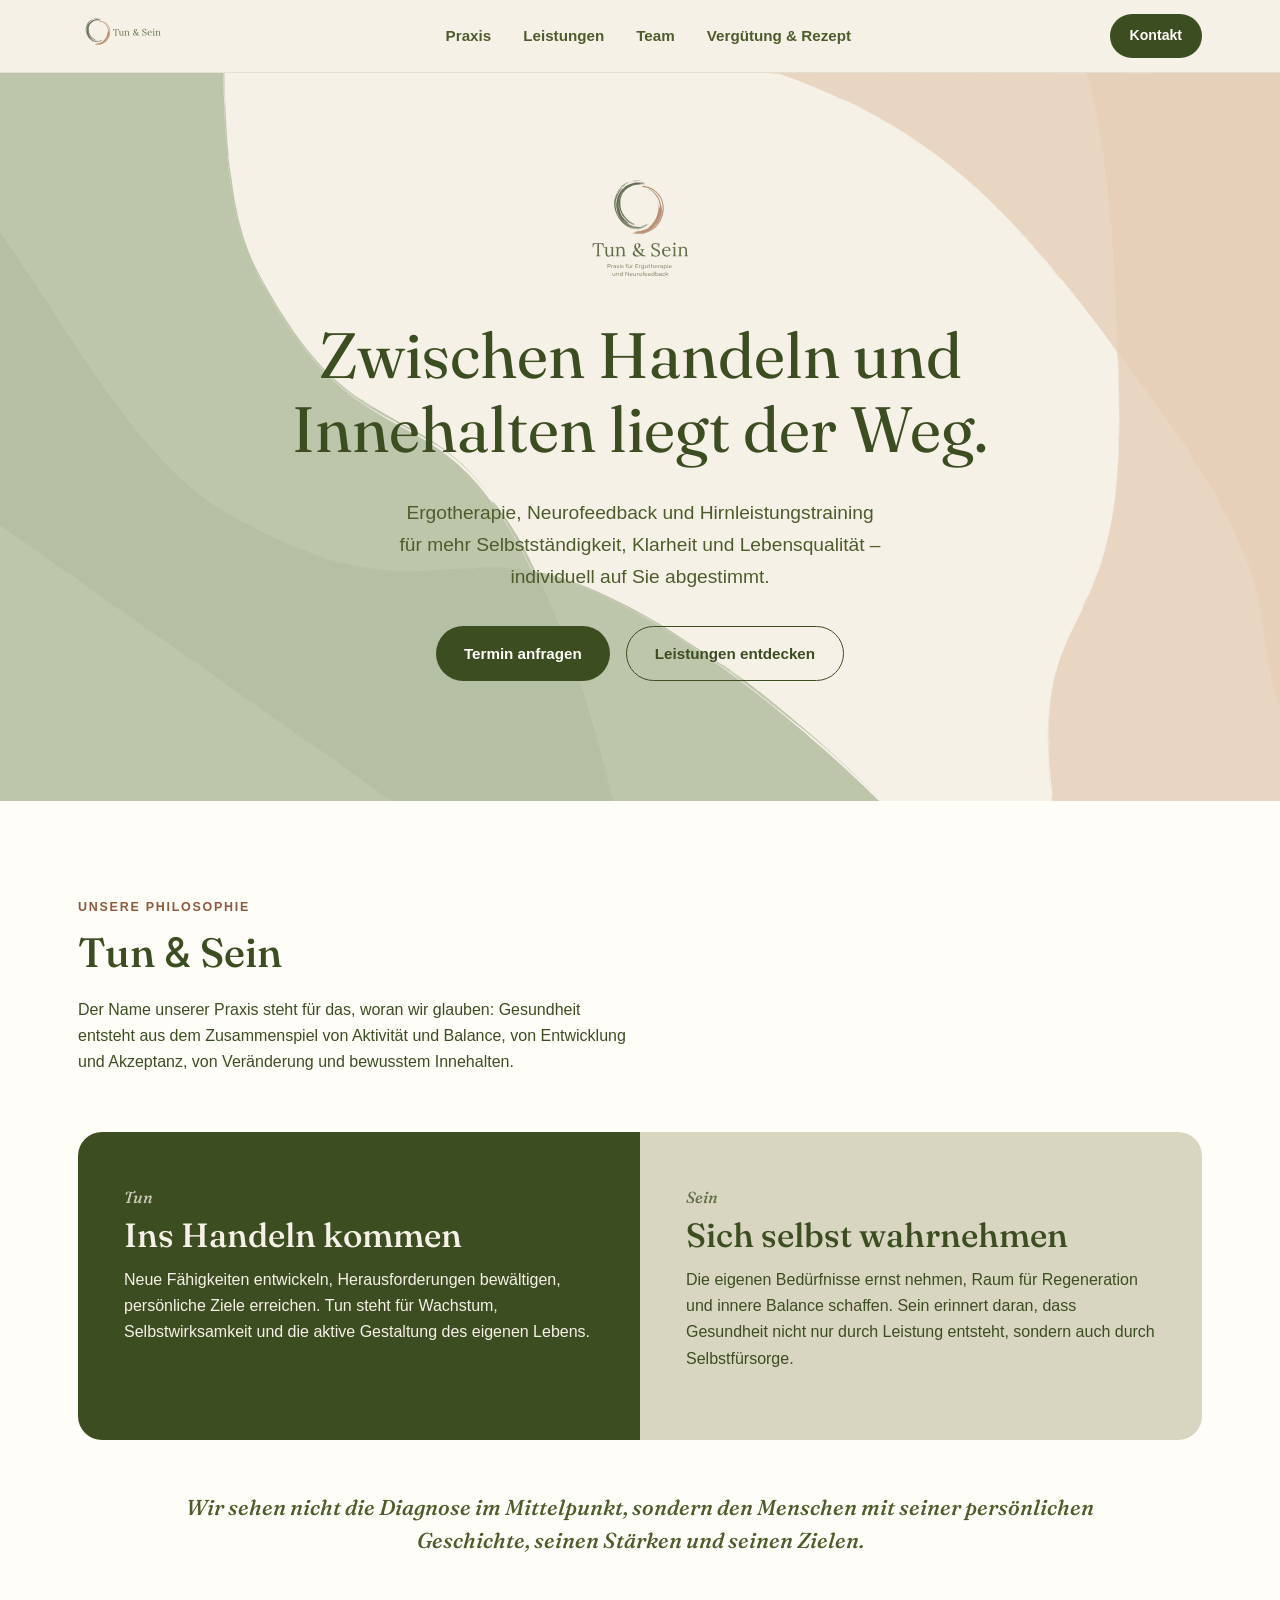
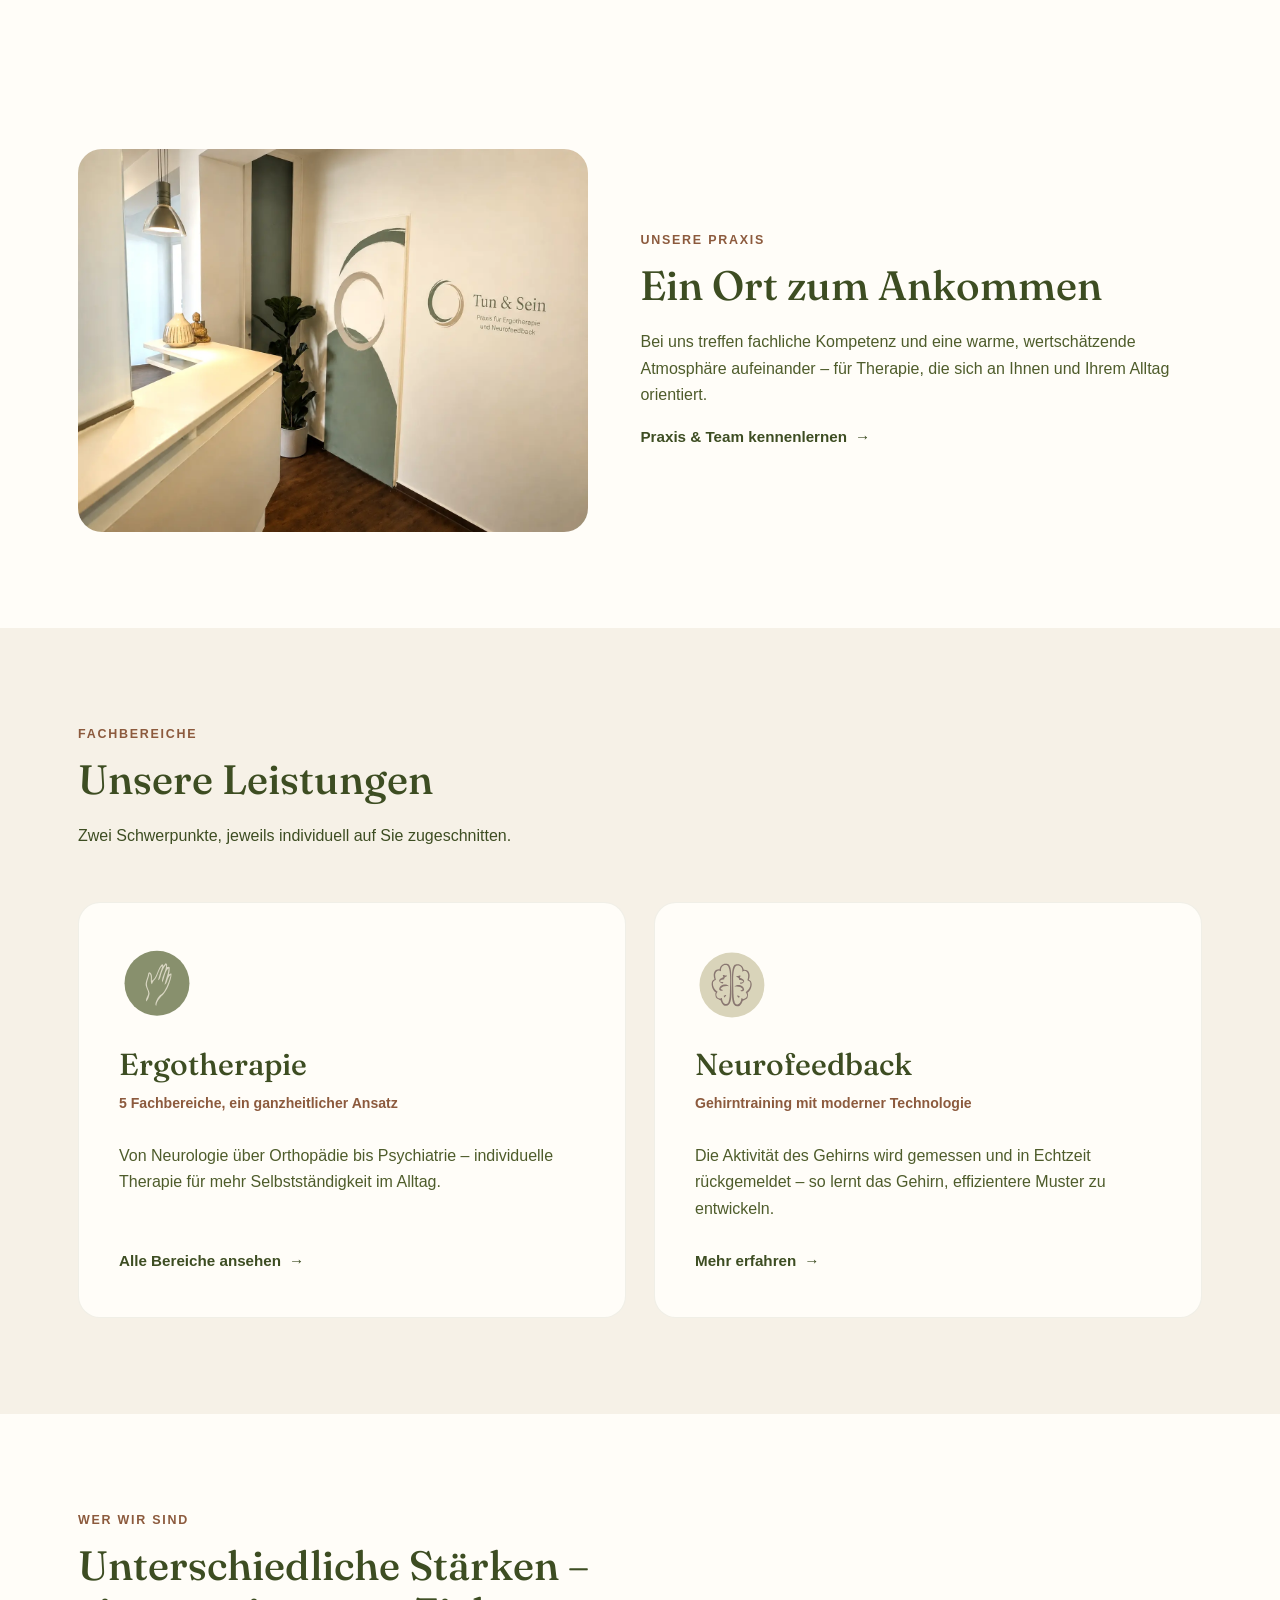
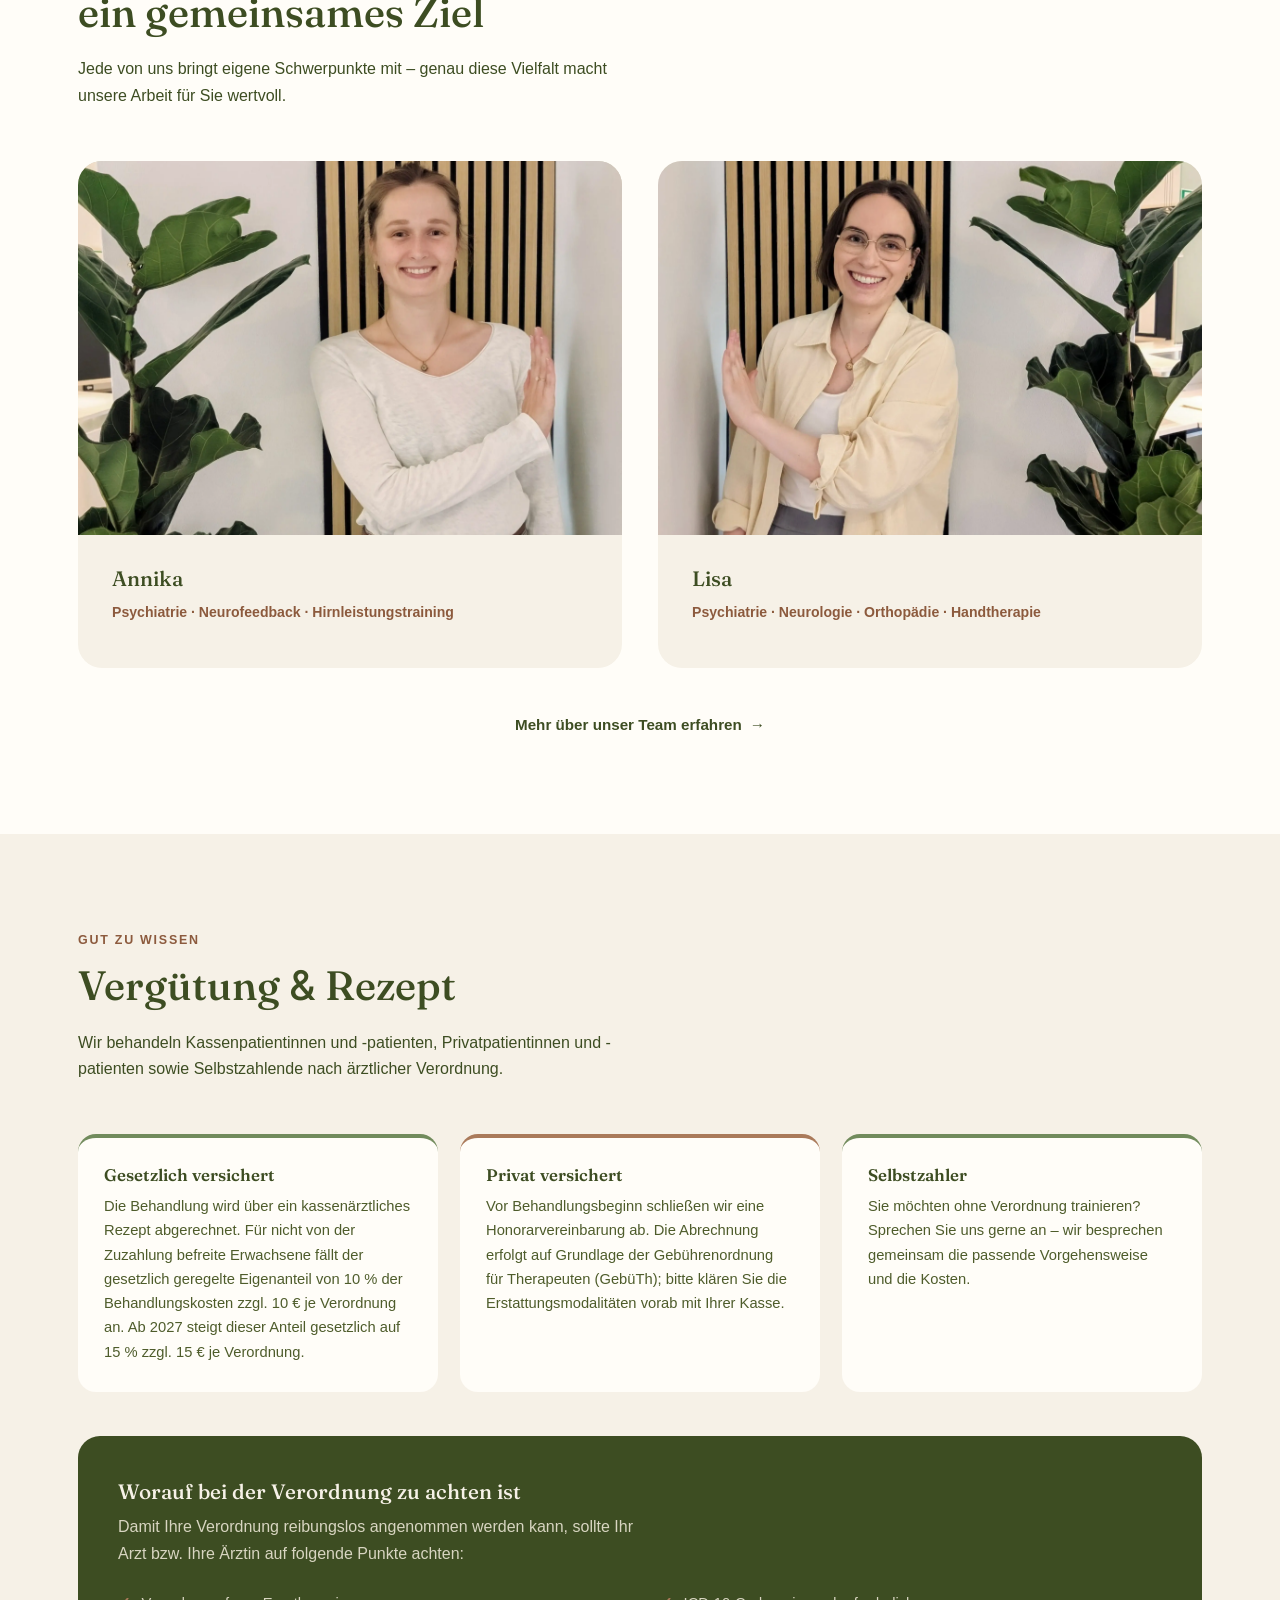
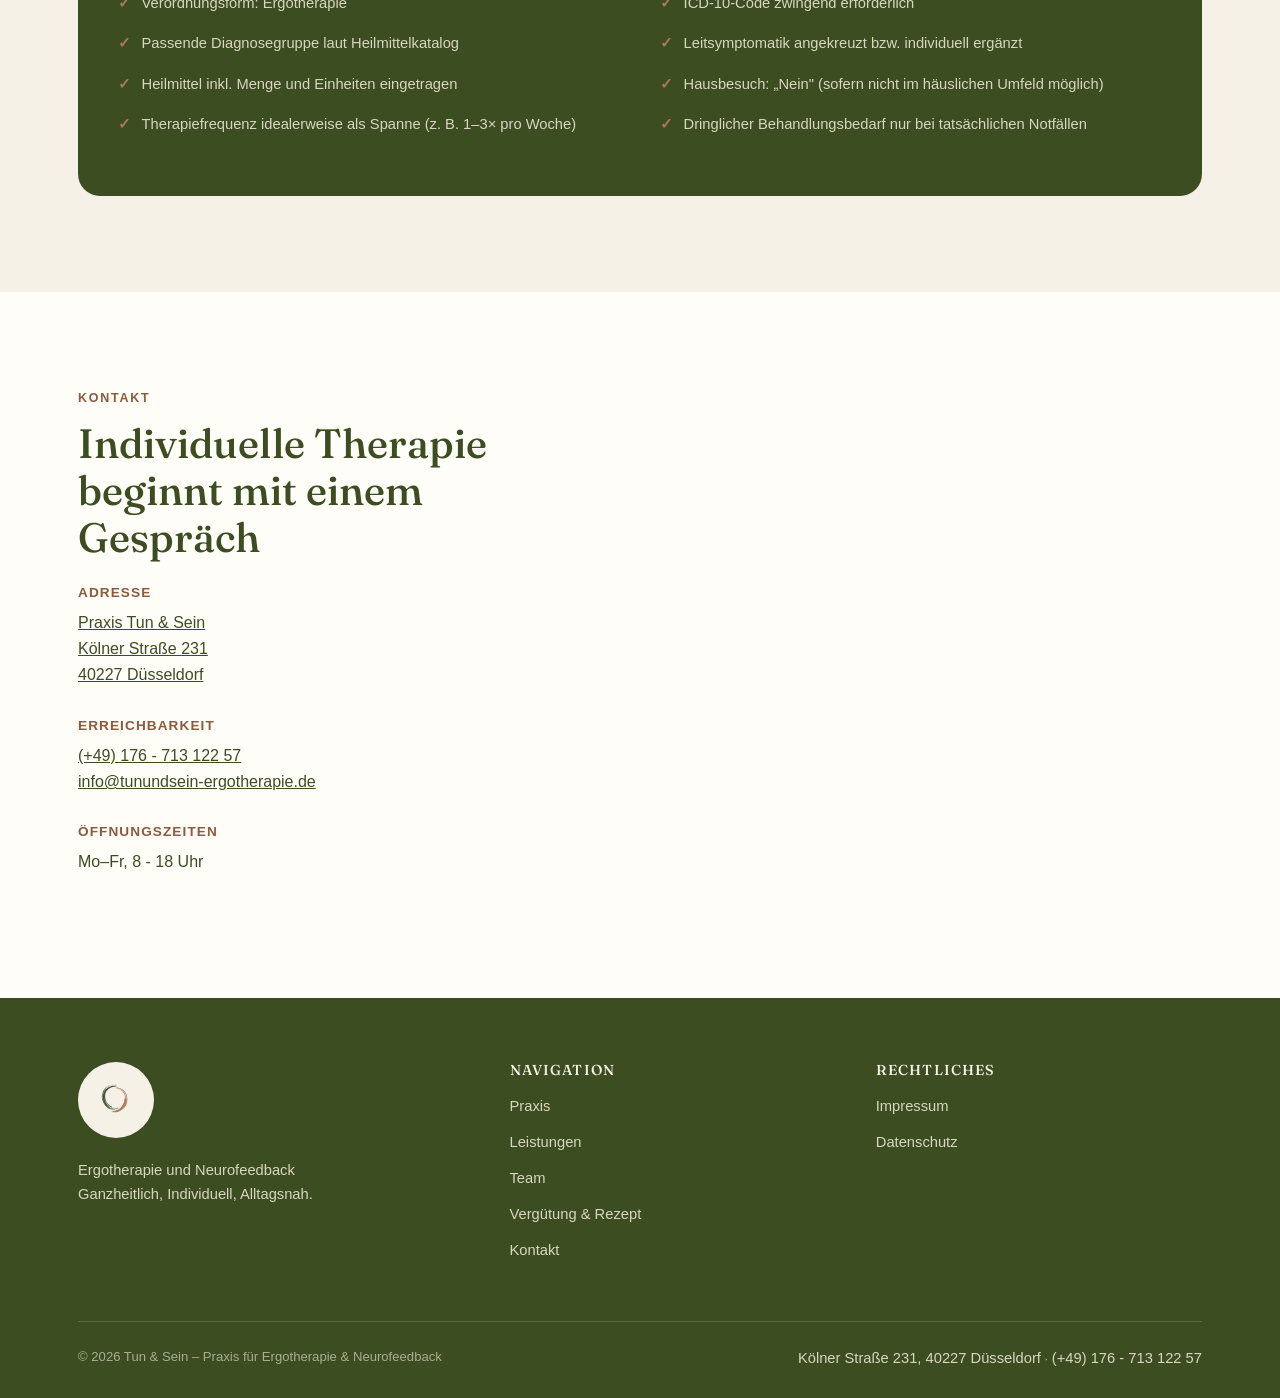
==== index.html @ 42910e10 "links" ====
<!DOCTYPE html>
<html lang="de">
<head>
<meta charset="UTF-8">
<meta name="viewport" content="width=device-width, initial-scale=1.0">
<link rel="icon" href="assets/favicon/favicon.ico" sizes="any">
<link rel="apple-touch-icon" href="assets/favicon/apple-touch-icon.png">
<link rel="manifest" href="assets/favicon/site.webmanifest">
<title>Ergotherapie Düsseldorf – Tun & Sein, Praxis für Ergotherapie & Neurofeedback</title>
<meta name="description" content="Praxis für Ergotherapie, Neurofeedback und Hirnleistungstraining in Düsseldorf. Ganzheitliche Therapie zwischen Tun und Sein – individuell auf Sie abgestimmt.">
<link rel="canonical" href="https://tunundsein-ergotherapie.de/">
<meta property="og:title" content="Tun & Sein – Praxis für Ergotherapie in Düsseldorf">
<meta property="og:description" content="Ergotherapie, Neurofeedback und Hirnleistungstraining für mehr Selbstständigkeit, Klarheit und Lebensqualität.">
<meta property="og:image" content="https://tunundsein-ergotherapie.de/assets/Praxis_Anmeldung1.webp">
<meta property="og:type" content="website">
<meta property="og:locale" content="de_DE">
<meta property="og:url" content="https://tunundsein-ergotherapie.de/">
<meta property="og:site_name" content="Tun & Sein – Praxis für Ergotherapie">
<meta name="twitter:card" content="summary_large_image">
<script type="application/ld+json">
{
  "@context": "https://schema.org",
  "@type": "MedicalBusiness",
  "name": "Tun & Sein – Praxis für Ergotherapie",
  "image": "https://tunundsein-ergotherapie.de/assets/Praxis_Anmeldung1.webp",
  "url": "https://tunundsein-ergotherapie.de/",
  "telephone": "+4917671312257",
  "email": "info@tunundsein-ergotherapie.de",
  "priceRange": "$$",
  "address": {
    "@type": "PostalAddress",
    "streetAddress": "Kölner Straße 231",
    "postalCode": "40227",
    "addressLocality": "Düsseldorf",
    "addressRegion": "Nordrhein-Westfalen",
    "addressCountry": "DE"
  },
  "openingHoursSpecification": {
    "@type": "OpeningHoursSpecification",
    "dayOfWeek": ["Monday", "Tuesday", "Wednesday", "Thursday", "Friday"],
    "opens": "08:00",
    "closes": "18:00"
  },
  "medicalSpecialty": ["Ergotherapie", "Neurofeedback", "Hirnleistungstraining"],
  "areaServed": {
    "@type": "City",
    "name": "Düsseldorf"
  }
}
</script>
<!-- <link rel="preconnect" href="https://fonts.googleapis.com">
<link rel="preconnect" href="https://fonts.gstatic.com" crossorigin>
<link href="https://fonts.googleapis.com/css2?family=Fraunces:ital,opsz,wght@0,9..144,400;0,9..144,500;0,9..144,600;1,9..144,500&display=swap" rel="stylesheet"> -->
<link rel="stylesheet" href="css/style.css">
</head>
<body>

<header>
  <nav class="wrap">
    <a href="/" class="nav-logo">
      <img src="assets/Logo_linksbündig_ohne_Subtext.svg" alt="Tun & Sein Logo">
    </a>
    <ul class="nav-links">
      <li><a href="/#philosophie">Praxis</a></li>
      <li><a href="#leistungen">Leistungen</a></li>
      <li><a href="#team">Team</a></li>
      <li><a href="#verguetung">Vergütung & Rezept</a></li>
    </ul>
    <a href="#kontakt" class="nav-cta">Kontakt</a>
  </nav>
</header>

<main id="top">

  <!-- HERO -->
  <section class="hero">
    <div class="hero-bg"><img src="assets/Hintergrundelement_Formen.svg" alt=""></div>
    <div class="wrap hero-grid">
      <img class="hero-logo" src="assets/Logo_mittig_mit_Unterzeile.svg" alt="Tun & Sein – Praxis für Ergotherapie">
      <h1>Zwischen Handeln und Innehalten liegt der Weg.</h1>
      <p class="lead">Ergotherapie, Neurofeedback und Hirnleistungstraining für mehr Selbstständigkeit, Klarheit und Lebensqualität – individuell auf Sie abgestimmt.</p>
      <div class="hero-actions">
        <a href="#kontakt" class="btn btn-primary">Termin anfragen</a>
        <a href="#leistungen" class="btn btn-ghost">Leistungen entdecken</a>
      </div>
    </div>
  </section>

  <!-- TUN & SEIN -->
  <section id="tun-sein" class="philosophy">
    <div class="wrap">
      <div class="philosophy-head">
        <span class="eyebrow">Unsere Philosophie</span>
        <h2>Tun <span class="amp">&</span> Sein</h2>
        <p>Der Name unserer Praxis steht für das, woran wir glauben: Gesundheit entsteht aus dem Zusammenspiel von Aktivität und Balance, von Entwicklung und Akzeptanz, von Veränderung und bewusstem Innehalten.</p>
      </div>
      <div class="ts-grid">
        <div class="ts-col tun">
          <span class="ts-word">Tun</span>
          <h3>Ins Handeln kommen</h3>
          <p>Neue Fähigkeiten entwickeln, Herausforderungen bewältigen, persönliche Ziele erreichen. Tun steht für Wachstum, Selbstwirksamkeit und die aktive Gestaltung des eigenen Lebens.</p>
        </div>
        <div class="ts-col sein">
          <span class="ts-word">Sein</span>
          <h3>Sich selbst wahrnehmen</h3>
          <p>Die eigenen Bedürfnisse ernst nehmen, Raum für Regeneration und innere Balance schaffen. Sein erinnert daran, dass Gesundheit nicht nur durch Leistung entsteht, sondern auch durch Selbstfürsorge.</p>
        </div>
      </div>
      <p class="philosophy-close">Wir sehen nicht die Diagnose im Mittelpunkt, sondern den Menschen mit seiner persönlichen Geschichte, seinen Stärken und seinen Zielen.</p>
    </div>
  </section>

  <!-- PHILOSOPHIE -->
  <section id="philosophie" class="praxis-teaser">
    <div class="wrap">
      <div class="praxis-teaser-grid">
        <div class="praxis-teaser-image">
          <img src="assets/photos/Praxis_Anmeldung1.webp" alt="Praxisräume von Tun & Sein in Düsseldorf" loading="lazy">
        </div>
        <div class="praxis-teaser-text">
          <span class="eyebrow">Unsere Praxis</span>
          <h2>Ein Ort zum Ankommen</h2>
          <p>Bei uns treffen fachliche Kompetenz und eine warme, wertschätzende Atmosphäre aufeinander – für Therapie, die sich an Ihnen und Ihrem Alltag orientiert.</p>
          <a href="praxis-team.html" class="tile-link">Praxis & Team kennenlernen <span class="arrow">→</span></a>
        </div>
      </div>
    </div>
  </section>

  <!-- LEISTUNGEN -->
  <section id="leistungen" class="leistungen">
    <div class="wrap">
      <div class="sec-head">
        <span class="eyebrow">Fachbereiche</span>
        <h2>Unsere Leistungen</h2>
        <p>Zwei Schwerpunkte, jeweils individuell auf Sie zugeschnitten.</p>
      </div>
      <div class="tiles">

        <div class="tile">
          <div class="tile-icon"><img src="assets/Icon_Ergotherapie.svg" alt="" loading="lazy"></div>
          <h3>Ergotherapie</h3>
          <p class="tagline">5 Fachbereiche, ein ganzheitlicher Ansatz</p>
          <p class="desc">Von Neurologie über Orthopädie bis Psychiatrie – individuelle Therapie für mehr Selbstständigkeit im Alltag.</p>
          <a href="leistungen.html" class="tile-link">Alle Bereiche ansehen <span class="arrow">→</span></a>
        </div>

        <div class="tile">
          <div class="tile-icon"><img src="assets/Icon_Neurofeedback.svg" alt="" loading="lazy"></div>
          <h3>Neurofeedback</h3>
          <p class="tagline">Gehirntraining mit moderner Technologie</p>
          <p class="desc">Die Aktivität des Gehirns wird gemessen und in Echtzeit rückgemeldet – so lernt das Gehirn, effizientere Muster zu entwickeln.</p>
          <a href="neurofeedback.html" class="tile-link">Mehr erfahren <span class="arrow">→</span></a>
        </div>

      </div>
    </div>
  </section>

  <!-- TEAM -->
  <section id="team" class="team">
    <div class="wrap">
      <div class="sec-head">
        <span class="eyebrow">Wer wir sind</span>
        <h2>Unterschiedliche Stärken – ein gemeinsames Ziel</h2>
        <p>Jede von uns bringt eigene Schwerpunkte mit – genau diese Vielfalt macht unsere Arbeit für Sie wertvoll.</p>
      </div>
      <div class="team-grid">
        <div class="team-card">
          <div class="team-photo"><img src="assets/photos/Annika_neu_Hochformat_neu.webp" alt="Annika, Ergotherapeutin bei Tun & Sein" loading="lazy"></div>
          <div class="team-body">
            <h3>Annika</h3>
            <p class="role">Psychiatrie · Neurofeedback · Hirnleistungstraining</p>
          </div>
        </div>
        <div class="team-card">
          <div class="team-photo"><img src="assets/photos/Lisa_Foto_Website_rechts.webp" alt="Lisa, Ergotherapeutin bei Tun & Sein" loading="lazy"></div>
          <div class="team-body">
            <h3>Lisa</h3>
            <p class="role">Psychiatrie · Neurologie · Orthopädie · Handtherapie</p>
          </div>
        </div>
      </div>
      <div class="team-more">
        <a href="praxis-team.html#team" class="tile-link">Mehr über unser Team erfahren <span class="arrow">→</span></a>
      </div>
    </div>
  </section>

  <!-- VERGÜTUNG & REZEPT -->
  <section id="verguetung" class="verguetung">
    <div class="wrap">
      <div class="sec-head">
        <span class="eyebrow">Gut zu wissen</span>
        <h2>Vergütung <span class="amp">&</span> Rezept</h2>
        <p>Wir behandeln Kassenpatientinnen und -patienten, Privatpatientinnen und -patienten sowie Selbstzahlende nach ärztlicher Verordnung.</p>
      </div>

      <div class="verg-tabs">
        <div class="verg-tab">
          <h4>Gesetzlich versichert</h4>
          <p>Die Behandlung wird über ein kassenärztliches Rezept abgerechnet. Für nicht von der Zuzahlung befreite Erwachsene fällt der gesetzlich geregelte Eigenanteil von 10 % der Behandlungskosten zzgl. 10 € je Verordnung an. Ab 2027 steigt dieser Anteil gesetzlich auf 15 % zzgl. 15 € je Verordnung.</p>
        </div>
        <div class="verg-tab clay">
          <h4>Privat versichert</h4>
          <p>Vor Behandlungsbeginn schließen wir eine Honorarvereinbarung ab. Die Abrechnung erfolgt auf Grundlage der Gebührenordnung für Therapeuten (GebüTh); bitte klären Sie die Erstattungsmodalitäten vorab mit Ihrer Kasse.</p>
        </div>
        <div class="verg-tab">
          <h4>Selbstzahler</h4>
          <p>Sie möchten ohne Verordnung trainieren? Sprechen Sie uns gerne an – wir besprechen gemeinsam die passende Vorgehensweise und die Kosten.</p>
        </div>
      </div>

      <div class="rezept-box">
        <h3>Worauf bei der Verordnung zu achten ist</h3>
        <p style="color:var(--sage-pale); max-width:60ch;">Damit Ihre Verordnung reibungslos angenommen werden kann, sollte Ihr Arzt bzw. Ihre Ärztin auf folgende Punkte achten:</p>
        <ul class="rezept-list">
          <li>Verordnungsform: Ergotherapie</li>
          <li>ICD-10-Code zwingend erforderlich</li>
          <li>Passende Diagnosegruppe laut Heilmittelkatalog</li>
          <li>Leitsymptomatik angekreuzt bzw. individuell ergänzt</li>
          <li>Heilmittel inkl. Menge und Einheiten eingetragen</li>
          <li>Hausbesuch: „Nein" (sofern nicht im häuslichen Umfeld möglich)</li>
          <li>Therapiefrequenz idealerweise als Spanne (z. B. 1–3× pro Woche)</li>
          <li>Dringlicher Behandlungsbedarf nur bei tatsächlichen Notfällen</li>
        </ul>
      </div>
    </div>
  </section>

  <!-- KONTAKT -->
  <section id="kontakt" class="kontakt">
    <div class="wrap kontakt-grid">
      <div class="kontakt-info">
        <span class="eyebrow">Kontakt</span>
        <h2>Individuelle Therapie beginnt mit einem Gespräch</h2>
        <div class="block">
          <div class="label">Adresse</div>
          <p><a href="https://www.google.com/maps/search/?api=1&query=K%C3%B6lner+Stra%C3%9Fe+231%2C+40227+D%C3%BCsseldorf" target="_blank" rel="noopener">Praxis Tun & Sein<br>Kölner Straße 231<br>40227 Düsseldorf</a></p>
        </div>
        <div class="block">
          <div class="label">Erreichbarkeit</div>
          <p><a href="tel:+4917671312257">(+49) 176 - 713 122 57</a><br><a href="mailto:info@tunundsein-ergotherapie.de">info@tunundsein-ergotherapie.de</a></p>
        </div>
        <div class="block">
          <div class="label">Öffnungszeiten</div>
          <p>Mo–Fr, 8 - 18 Uhr</p>
        </div>
      </div>
      <!-- form -->
      <!--
      <form id="kontaktformular">
        <div class="form-row">
          <div>
            <label for="name">Name</label>
            <input id="name" type="text" name="name" required>
          </div>
          <div>
            <label for="email">E-Mail</label>
            <input id="email" type="email" name="email" required>
          </div>
        </div>
        <div class="form-row">
          <div>
            <label for="phone">Telefon</label>
            <input id="phone" type="tel" name="phone" required>
          </div>
          <div>
            <label for="thema">Interesse an</label>
            <select id="thema" name="thema">
              <option>Ergotherapie allgemein</option>
              <option>Neurofeedback</option>
              <option>Hirnleistungstraining</option>
              <option>Neurologie</option>
              <option>Orthopädie</option>
              <option>Handtherapie</option>
              <option>Psychiatrie</option>
            </select>
          </div>
        </div>

        <div>
         <label for="nachricht">Ihre Nachricht</label>
         <textarea id="nachricht" name="nachricht" rows="5"
         placeholder="Erzählen Sie uns gerne, worum es geht oder was sie zu uns bringt"></textarea>
        </div>
        
        <label class="consent">
          <input id="consent" type="checkbox" name="consent" required>
          Ich stimme zu, dass meine Angaben zur Bearbeitung meiner Anfrage gespeichert werden.
        </label>
      -->


        <!-- Spamfalle: für Menschen unsichtbar, Bots füllen sie aus -->
         <!--
        <div class="hp" aria-hidden="true">
          <label for="website">Website</label>
          <input id="website" type="text" name="website" tabindex="-1" autocomplete="off">
        </div>
        <button type="submit" class="btn btn-primary">Anfrage senden</button>
      </form>
      -->
    </div>
  </section>

</main>

<footer>
  <div class="wrap">
    <div class="footer-grid">
      <div>
        <div class="footer-logo"><img src="assets/Logo_Kreis.svg" alt="Tun & Sein" loading="lazy"></div>
        <p style="max-width:32ch; font-size:.92rem;">Ergotherapie und Neurofeedback  Ganzheitlich, Individuell, Alltagsnah.</p>
      </div>
      <div>
        <h4>Navigation</h4>
        <ul>
          <li><a href="#philosophie">Praxis</a></li>
          <li><a href="#leistungen">Leistungen</a></li>
          <li><a href="#team">Team</a></li>
          <li><a href="#verguetung">Vergütung & Rezept</a></li>
          <li><a href="#kontakt">Kontakt</a></li>
        </ul>
      </div>
      <div>
        <h4>Rechtliches</h4>
        <ul>
          <li><a href="impressum.html">Impressum</a></li>
          <li><a href="datenschutz.html">Datenschutz</a></li>
        </ul>
      </div>
    </div>
    <div class="footer-bottom">
      <span>© 2026 Tun & Sein – Praxis für Ergotherapie & Neurofeedback</span>
      <span><a href="https://www.google.com/maps/search/?api=1&query=K%C3%B6lner+Stra%C3%9Fe+231%2C+40227+D%C3%BCsseldorf" target="_blank" rel="noopener">Kölner Straße 231, 40227 Düsseldorf</a> · <a href="tel:+4917671312257">(+49) 176 - 713 122 57</a></span>
    </div>
  </div>
</footer>

<script src="js/form.js" defer></script>
</body>
</html>
---- css/style.css ----
/* ===========================================================
   Tun & Sein – Praxis für Ergotherapie
   Haupt-Stylesheet (Design-System, Layout, Komponenten)
   =========================================================== */

  /* ---------- INTER (self-hosted, ersetzt Karla) ----------
     Dateien liegen in: assets/fonts/
     Benötigt werden nur 3 Schnitte, da im CSS nur die
     Schriftstärken 400 / 600 / 700 für Karla verwendet wurden. */
  @font-face{
    font-family:'Inter';
    src:url('../assets/fonts/Inter-Regular.woff2') format('woff2');
    font-weight:400;
    font-style:normal;
    font-display:swap;
  }
  @font-face{
    font-family:'Inter';
    src:url('../assets/fonts/Inter-SemiBold.woff2') format('woff2');
    font-weight:600;
    font-style:normal;
    font-display:swap;
  }
  @font-face{
    font-family:'Inter';
    src:url('../assets/fonts/Inter-Bold.woff2') format('woff2');
    font-weight:700;
    font-style:normal;
    font-display:swap;
  }
  /* Nur für das "&" in Überschriften (Fraunces bleibt sonst erhalten) */
  @font-face{
    font-family:'Inter';
    src:url('../assets/fonts/Inter-Medium.woff2') format('woff2');
    font-weight:500;
    font-style:normal;
    font-display:swap;
  }

  /* ---------- FRAUNCES (self-hosted, ersetzt Google Fonts) ----------
     Variable Font, deckt Weight 100–900 + Kursiv ab.
     Dateien liegen in: assets/fonts/ */
  @font-face{
    font-family:'Fraunces';
    src:url('../assets/fonts/Fraunces-Variable.woff2') format('woff2-variations');
    font-weight:100 900;
    font-style:normal;
    font-display:swap;
  }
  @font-face{
    font-family:'Fraunces';
    src:url('../assets/fonts/Fraunces-Variable-Italic.woff2') format('woff2-variations');
    font-weight:100 900;
    font-style:italic;
    font-display:swap;
  }

  :root{
    --cream:#F6F1E7;
    --cream-deep:#EDE4D3;
    --ink:#3D4D22;
    --ink-soft:#4E5C2B;
    --sage:#718B5C;
    --sage-light:#BCC5AB;
    --sage-pale:#D8D5C1;
    --clay:#AA7A5A;
    --clay-deep:#8C5A3D;
    --white:#FFFDF8;
    --max-w:1180px;
  }
  *{box-sizing:border-box;}
  html{scroll-behavior:smooth;}
  body{
    margin:0;
    font-family:'Inter',sans-serif;
    color:var(--ink);
    background:var(--cream);
    line-height:1.65;
    -webkit-font-smoothing:antialiased;
  }
  h1,h2,h3,h4{
    font-family:'Fraunces',serif;
    font-weight:500;
    line-height:1.15;
    margin:0 0 .5em;
    color:var(--ink);
  }
  h1{font-size:clamp(2.4rem,5vw,4.2rem); font-weight:400;}
  h2{font-size:clamp(1.8rem,3.2vw,2.6rem);}
  h3{font-size:1.3rem;}

  /* "&" in Überschriften: Fraunces bleibt, nur das Zeichen wird Inter */
  h1 .amp, h2 .amp, h3 .amp, h4 .amp{
    font-family:'Inter',sans-serif;
    font-style:normal;
  }

  p{margin:0 0 1em;}
  a{color:inherit;}
  .eyebrow{
    font-family:'Inter',sans-serif;
    text-transform:uppercase;
    letter-spacing:.14em;
    font-size:.78rem;
    font-weight:700;
    color:var(--clay-deep);
    margin-bottom:.9em;
    display:block;
  }
  .wrap{max-width:var(--max-w); margin:0 auto; padding:0 28px;}
  section{padding:96px 0;}
  img{max-width:100%; display:block;}
  svg{display:block;}

  /* ---------- NAV ---------- */
  header{
    position:sticky; top:0; z-index:50;
    background:rgba(246,241,231,.92);
    backdrop-filter:blur(8px);
    border-bottom:1px solid rgba(61,77,34,.1);
  }
  nav.wrap{
    display:flex; align-items:center; justify-content:space-between;
    padding-top:6px; padding-bottom:6px;
  }
  .nav-logo{display:flex; align-items:center; gap:10px; text-decoration:none;}
  .nav-logo img{height:60px; width:auto;}
  .nav-links{display:flex; gap:32px; list-style:none; margin:0; padding:0;}
  .nav-links a{
    text-decoration:none; font-weight:600; font-size:.95rem;
    color:var(--ink-soft); position:relative; padding:4px 0;
  }
  .nav-links a::after{
    content:''; position:absolute; left:0; bottom:-2px; height:2px; width:0;
    background:var(--clay); transition:width .25s ease;
  }
  .nav-links a:hover::after{width:100%;}
  .nav-cta{
    background:var(--ink); color:var(--white)!important; padding:10px 20px;
    border-radius:100px; font-weight:700; font-size:.88rem; text-decoration:none;
    transition:background .2s ease;
  }
  .nav-cta:hover{background:var(--clay-deep);}
  .burger{display:none; background:none; border:none; cursor:pointer;}

  /* ---------- HERO ---------- */
  .hero{
    position:relative; overflow:hidden;
    padding:96px 0 120px;
  }
  .hero-bg{
    position:absolute; inset:0; z-index:0;
    opacity:.5; pointer-events:none;
    overflow:hidden;
  }
  .hero-bg img{
    width:100%; height:100%;
    object-fit:cover; object-position:center;
  }
  .hero-grid{
    position:relative; z-index:1;
    max-width:760px; margin:0 auto; text-align:center;
  }
  .hero-logo{width:min(220px,55%); margin:0 auto 28px;}
  .hero p.lead{font-size:1.2rem; max-width:46ch; color:var(--ink-soft); margin-left:auto; margin-right:auto;}
  .hero-actions{display:flex; gap:16px; margin-top:34px; flex-wrap:wrap; justify-content:center;}
  .btn{
    display:inline-flex; align-items:center; gap:8px;
    padding:14px 28px; border-radius:100px; font-weight:700; font-size:.95rem;
    text-decoration:none; transition:transform .18s ease, background .18s ease;
  }
  .btn-primary{background:var(--ink); color:var(--white);}
  .btn-primary:hover{background:var(--clay-deep); transform:translateY(-2px);}
  .btn-ghost{border:1.5px solid var(--ink); color:var(--ink);}
  .btn-ghost:hover{background:var(--ink); color:var(--white); transform:translateY(-2px);}

  /* ---------- TUN & SEIN PHILOSOPHIE ---------- */
  .philosophy{background:var(--white); position:relative;}
  .philosophy-head{max-width:62ch; margin-bottom:56px;}
  .ts-grid{display:grid; grid-template-columns:1fr 1fr; gap:0; border-radius:24px; overflow:hidden;}
  .ts-col{padding:52px 46px; position:relative;}
  .ts-col.tun{background:var(--ink); color:var(--cream);}
  .ts-col.sein{background:var(--sage-pale); color:var(--ink);}
  .ts-col h3{font-size:2.1rem; margin-bottom:.35em;}
  .ts-col.tun h3{color:var(--cream);}
  .ts-word{
    font-family:'Fraunces',serif; font-style:italic; font-weight:500;
    font-size:1rem; opacity:.75; display:block; margin-bottom:6px;
  }
  .philosophy-close{
    max-width:70ch; margin:52px auto 0; text-align:center;
    font-family:'Fraunces',serif; font-size:1.35rem; font-weight:500;
    font-style:italic; color:var(--ink-soft); line-height:1.5;
  }

  /* ---------- LEISTUNGEN ---------- */
  .leistungen{position:relative;}
  .sec-head{max-width:64ch; margin-bottom:52px;}
  .cards{display:flex; flex-wrap:wrap; justify-content:center; gap:28px;}
  .card{
    flex:0 0 calc((100% - 56px) / 3);
    background:var(--white); border-radius:22px; padding:36px 30px;
    border:1px solid rgba(61,77,34,.08);
    transition:transform .22s ease, box-shadow .22s ease;
    display:flex; flex-direction:column;
  }
  .card:hover{transform:translateY(-6px); box-shadow:0 24px 40px -18px rgba(61,77,34,.25);}
  .card-icon{
    width:76px; height:76px; margin-bottom:20px;
    border-radius:50%; overflow:hidden;
    display:flex; align-items:center; justify-content:center;
  }
  .card-icon svg, .card-icon img{width:100%; height:100%; object-fit:contain; display:block;}
  .card-icon svg{padding:6px;}
  .card h3{margin-bottom:.4em;}
  .card p.tagline{color:var(--clay-deep); font-weight:700; font-size:.88rem; line-height:1.4; min-height:2.8em; margin-bottom:.9em;}
  .card p.desc{color:var(--ink-soft); font-size:.95rem;}

  /* ---------- CTA-KARTE (6. KARTE IM LEISTUNGEN-GRID) ---------- */
  .card.card-cta{
    background:var(--sage-light); border-color:var(--sage-light); justify-content:center;
  }
  .card-cta h3, .card-cta p.desc{color:var(--ink);}
  .card-cta p.tagline{color:var(--clay-deep);}
  .card-cta .tile-link{color:var(--ink);}

  /* ---------- NEUROFEEDBACK – TEXTBLÖCKE MIT BILD ---------- */
  .nf-block{background:var(--cream);}
  .nf-block.alt{background:var(--white);}
  .nf-block-grid{
    display:grid; grid-template-columns:1fr 1fr; gap:52px; align-items:center;
  }
  .nf-block-grid.reverse .nf-block-image{order:2;}
  .nf-block-image{aspect-ratio:4/3; border-radius:24px; overflow:hidden; background:var(--sage-pale);}
  .nf-block-image img{width:100%; height:100%; object-fit:cover; display:block;}
  .nf-block-text h2{font-weight:400; margin-bottom:.5em;}
  .nf-block-text p{color:var(--ink-soft); font-size:1.02rem;}
  .nf-list{list-style:none; padding:0; margin:1.2em 0 0;}
  .nf-list li{
    font-size:1rem; padding-left:1.7em; position:relative;
    color:var(--ink-soft); margin-bottom:.5em;
  }
  .nf-list li::before{
    content:'✓'; position:absolute; left:0; top:0; color:var(--clay);
    font-weight:700;
  }
  @media (max-width:900px){
    .nf-block-grid{grid-template-columns:1fr; gap:32px;}
    .nf-block-grid.reverse .nf-block-image{order:0;}
  }

  /* ---------- NEUROFEEDBACK – FAQ ---------- */
  .nf-faq{background:var(--white);}
  .nf-faq .wrap{max-width:820px;}
  .nf-faq .sec-head{text-align:center; margin-bottom:44px;}
  .nf-faq .sec-head .eyebrow{display:block;}
  .nf-faq .sec-head h2{font-weight:400;}
  .faq-list{display:flex; flex-direction:column;}
  .faq-item{
    border-top:1px solid rgba(61,77,34,.14);
    padding:0;
  }
  .faq-item:last-child{border-bottom:1px solid rgba(61,77,34,.14);}
  .faq-item summary{
    cursor:pointer; list-style:none;
    display:flex; align-items:center; gap:16px;
    padding:24px 4px; font-family:'Fraunces',serif;
    font-size:1.15rem; font-weight:500; color:var(--ink);
  }
  .faq-item summary::-webkit-details-marker{display:none;}
  .faq-item summary::after{
    content:'+'; margin-left:auto; font-size:1.5rem;
    color:var(--clay); font-weight:400; line-height:1; flex-shrink:0;
    transition:transform .2s ease;
  }
  .faq-item[open] summary::after{content:'–';}
  .faq-answer{
    padding:0 4px 26px; font-size:1rem;
    color:var(--ink-soft); line-height:1.6;
  }
  .faq-answer p{margin:0 0 .8em;}
  .faq-answer p:last-child{margin-bottom:0;}
  @media (max-width:560px){
    .faq-item summary{font-size:1.05rem;}
  }

  /* ---------- NEUROFEEDBACK-CTA (z.B. auf Leistungen-Seite) ---------- */
  .nf-cta{background:var(--white); text-align:center;}
  .nf-cta .wrap{max-width:60ch; display:flex; flex-direction:column; align-items:center;}
  .nf-cta h2{margin-bottom:.5em;}
  .nf-cta p{color:var(--ink-soft); margin-bottom:28px;}
  details{margin-top:auto; padding-top:14px;}
  summary{
    cursor:pointer; font-weight:700; font-size:.86rem; color:var(--ink);
    list-style:none; display:flex; align-items:center; gap:6px;
  }
  summary::-webkit-details-marker{display:none;}
  summary::after{content:'+'; font-size:1.1rem; margin-left:auto; color:var(--clay);}
  details[open] summary::after{content:'–';}
  .details-body{padding-top:14px; font-size:.92rem; color:var(--ink-soft);}
  .details-body ul{padding-left:1.1em; margin:.6em 0;}
  .details-body li{margin-bottom:.3em;}

  /* ---------- TEAM ---------- */
  .team{background:var(--white);}
  .team-grid{display:grid; grid-template-columns:1fr 1fr; gap:36px;}
  .team-card{
    background:var(--cream); border-radius:24px; overflow:hidden;
    display:flex; flex-direction:column;
  }
  .team-photo{aspect-ratio:16/11; overflow:hidden; background:var(--sage-pale);}
  .team-photo img{width:100%; height:100%; object-fit:cover;}
  .team-body{padding:32px 34px;}
  .team-body .role{color:var(--clay-deep); font-weight:700; font-size:.88rem; margin-bottom:.8em;}
  .team-body p{font-size:.94rem; color:var(--ink-soft);}

  /* ---------- VERGÜTUNG ---------- */
  .verguetung{position:relative;}
  .verg-tabs{display:grid; grid-template-columns:repeat(3,1fr); gap:22px; margin-bottom:44px;}
  .verg-tab{
    background:var(--white); border-radius:18px; padding:28px 26px;
    border-top:4px solid var(--sage);
  }
  .verg-tab.clay{border-top-color:var(--clay);}
  .verg-tab h4{font-size:1.05rem; margin-bottom:.5em; font-family:'Fraunces',serif; font-weight:600;}
  .verg-tab p{font-size:.92rem; color:var(--ink-soft); margin-bottom:0;}
  .placeholder-note{
    background:var(--sage-pale); color:var(--ink); font-size:.82rem;
    padding:3px 10px; border-radius:6px; display:inline-block; margin-top:8px;
  }
  .rezept-box{
    background:var(--ink); color:var(--cream); border-radius:22px;
    padding:44px 40px; margin-top:16px;
  }
  .rezept-box h3{color:var(--cream);}
  .rezept-list{
    display:grid; grid-template-columns:1fr 1fr; gap:16px 40px;
    margin-top:24px; list-style:none; padding:0;
  }
  .rezept-list li{
    font-size:.92rem; padding-left:1.6em; position:relative; color:var(--sage-pale);
  }
  .rezept-list li::before{
    content:'✓'; position:absolute; left:0; top:0; color:var(--clay);
    font-weight:700;
  }

  /* ---------- KONTAKT ---------- */
  .kontakt{background:var(--white);}
  .kontakt-grid{display:grid; grid-template-columns:.9fr 1.1fr; gap:52px;}
  .kontakt-info h3{display:flex; align-items:center; gap:12px;}
  .kontakt-info .kicon{width:38px; height:38px;}
  .kontakt-info .block{margin-bottom:26px;}
  .kontakt-info .label{font-weight:700; color:var(--clay-deep); font-size:.85rem; text-transform:uppercase; letter-spacing:.08em; margin-bottom:.4em;}
  form{display:grid; gap:16px;}
  .form-row{display:grid; grid-template-columns:1fr 1fr; gap:16px;}
  label{font-size:.85rem; font-weight:700; margin-bottom:6px; display:block; color:var(--ink-soft);}

  /* ---------- KONTAKTFORMULAR – INFO-TOOLTIP (DIAGNOSE-FELD) ---------- */
  label.label-with-tip{display:flex; align-items:center; gap:7px;}
  .tooltip{position:relative; display:inline-flex; line-height:1;}
  .tooltip-icon{
    display:inline-flex; align-items:center; justify-content:center;
    width:16px; height:16px; border-radius:50%;
    background:var(--sage); color:var(--white);
    font-family:'Inter',sans-serif; font-size:.68rem; font-weight:700;
    cursor:help; user-select:none;
  }
  .tooltip-text{
    position:absolute; bottom:calc(100% + 10px); left:50%; transform:translateX(-50%);
    background:var(--ink); color:var(--cream);
    padding:10px 14px; border-radius:10px; font-size:.82rem; font-weight:400;
    line-height:1.45; width:230px; text-align:left;
    opacity:0; visibility:hidden; transition:opacity .18s ease;
    pointer-events:none; z-index:20;
  }
  .tooltip-text::after{
    content:""; position:absolute; top:100%; left:50%; transform:translateX(-50%);
    border:6px solid transparent; border-top-color:var(--ink);
  }
  .tooltip:hover .tooltip-text,
  .tooltip:focus-within .tooltip-text{
    opacity:1; visibility:visible;
  }
  input, textarea, select{
    width:100%; padding:13px 16px; border-radius:12px;
    border:1.5px solid var(--sage-pale); background:var(--cream);
    font-family:'Inter',sans-serif; font-size:.95rem; color:var(--ink);
  }
  input:focus, textarea:focus, select:focus{
    outline:none; border-color:var(--clay);
  }
  textarea{min-height:130px; resize:vertical;}
  .consent{display:flex; align-items:flex-start; gap:10px; font-size:.82rem; color:var(--ink-soft);}
  .consent input{width:auto; margin-top:3px;}
  button[type=submit]{
    justify-self:start; border:none; cursor:pointer;
  }
  .hp{position:absolute; left:-9999px; width:1px; height:1px; overflow:hidden;}

  .form-status{
    margin-top:14px; padding:12px 16px; border-radius:8px;
    font-size:.9rem; line-height:1.5;
  }
  .form-status-success{background:var(--sage-light); color:var(--ink);}
  .form-status-error{background:#F3DDD2; color:var(--clay-deep);}

  /* ---------- FOOTER ---------- */
  footer{background:var(--ink); color:var(--sage-pale); padding:64px 0 28px;}
  .footer-grid{display:grid; grid-template-columns:1.2fr 1fr 1fr; gap:40px; margin-bottom:48px;}
  .footer-logo{
    width:76px; height:76px; border-radius:50%; background:var(--cream);
    display:flex; align-items:center; justify-content:center;
    margin-bottom:20px; padding:12px;
  }
  .footer-logo img{width:100%; height:100%; object-fit:contain;}
  footer h4{color:var(--cream); font-size:.9rem; text-transform:uppercase; letter-spacing:.08em; margin-bottom:1em;}
  footer ul{list-style:none; padding:0; margin:0;}
  footer li{margin-bottom:.6em;}
  footer a{text-decoration:none; color:var(--sage-pale); font-size:.92rem;}
  footer a:hover{color:var(--white);}
  .footer-bottom{
    border-top:1px solid rgba(216,213,193,.2); padding-top:24px;
    display:flex; justify-content:space-between; flex-wrap:wrap; gap:10px;
    font-size:.82rem; color:rgba(216,213,193,.7);
  }

  @media (max-width:900px){
    .hero-grid, .ts-grid, .team-grid, .kontakt-grid, .verg-tabs{grid-template-columns:1fr;}
    .card{flex-basis:calc((100% - 28px) / 2);}
    .footer-grid{grid-template-columns:1fr 1fr;}
    .nav-links{display:none;}
    .burger{display:block;}
    .rezept-list{grid-template-columns:1fr;}
  }
  @media (max-width:560px){
    section{padding:64px 0;}
    .card{flex-basis:100%;}
    .form-row{grid-template-columns:1fr;}
    .footer-grid{grid-template-columns:1fr;}
  }
  @media (prefers-reduced-motion: reduce){
    html{scroll-behavior:auto;}
    .card, .btn{transition:none;}
  }

  /* ---------- LEISTUNGEN – STARTSEITE (2 KACHELN) ---------- */
  .tiles{display:grid; grid-template-columns:1fr 1fr; gap:28px;}
  .tile{
    background:var(--white); border-radius:22px; padding:44px 40px;
    border:1px solid rgba(61,77,34,.08);
    transition:transform .22s ease, box-shadow .22s ease;
    display:flex; flex-direction:column;
  }
  .tile:hover{transform:translateY(-6px); box-shadow:0 24px 40px -18px rgba(61,77,34,.25);}
  .tile-icon{width:76px; height:76px; margin-bottom:24px;}
  .tile-icon img{width:100%; height:100%; object-fit:contain;}
  .tile p.tagline{color:var(--clay-deep); font-weight:700; font-size:.88rem; line-height:1.4; min-height:2.8em; margin-bottom:.7em;}
  .tile h3{font-size:1.9rem; margin-bottom:.4em;}
  .tile p.desc{color:var(--ink-soft); margin-bottom:1.6em;}
  .tile-link{
    margin-top:auto; display:inline-flex; align-items:center; gap:8px;
    font-weight:700; font-size:.95rem; text-decoration:none; color:var(--ink);
    background:none; border:none; padding:0; cursor:pointer; font-family:'Inter',sans-serif;
  }
  .tile-link .arrow{transition:transform .18s ease; display:inline-block;}
  .tile-link:hover .arrow{transform:translateX(4px);}
  .tile details{margin-top:auto;}
  .tile details summary{list-style:none;}
  .tile details summary::-webkit-details-marker{display:none;}
  .tile details summary .tile-link .arrow{content:none;}
  .tile details[open] summary .tile-link .arrow{transform:rotate(90deg);}
  .tile .details-body{padding-top:16px;}

  /* ---------- LEISTUNGEN – UNTERSEITE (ALLE FACHBEREICHE) ---------- */
  .page-header{
    background:var(--white); padding:72px 0 56px; text-align:center;
  }
  .page-header .eyebrow{display:block; text-align:center;}
  .page-header h1{font-size:clamp(2.1rem,4vw,3.2rem); font-weight:400;}
  .page-header p{max-width:60ch; margin:0 auto; color:var(--ink-soft); font-size:1.1rem;}
  .back-link{
    display:inline-flex; align-items:center; gap:8px; margin-bottom:28px;
    font-weight:700; font-size:.9rem; text-decoration:none; color:var(--ink-soft);
  }
  .back-link:hover{color:var(--ink);}

  @media (max-width:900px){
    .tiles{grid-template-columns:1fr;}
    .praxis-teaser-grid{grid-template-columns:1fr;}
  }

  /* ---------- PRAXIS-TEASER (STARTSEITE) ---------- */
  .praxis-teaser{background:var(--white);}
  .praxis-teaser-grid{display:grid; grid-template-columns:1fr 1.1fr; gap:52px; align-items:center;}
  .praxis-teaser-image{aspect-ratio:4/3; border-radius:24px; overflow:hidden; background:var(--sage-pale);}
  .praxis-teaser-image img{width:100%; height:100%; object-fit:cover;}
  .praxis-teaser-text p{color:var(--ink-soft);}

  /* ---------- TEAM – LINK ZUR TEAM & PRAXIS SEITE ---------- */
  .team-more{margin-top:44px; text-align:center;}
  .team-more .tile-link{display:inline-flex;}
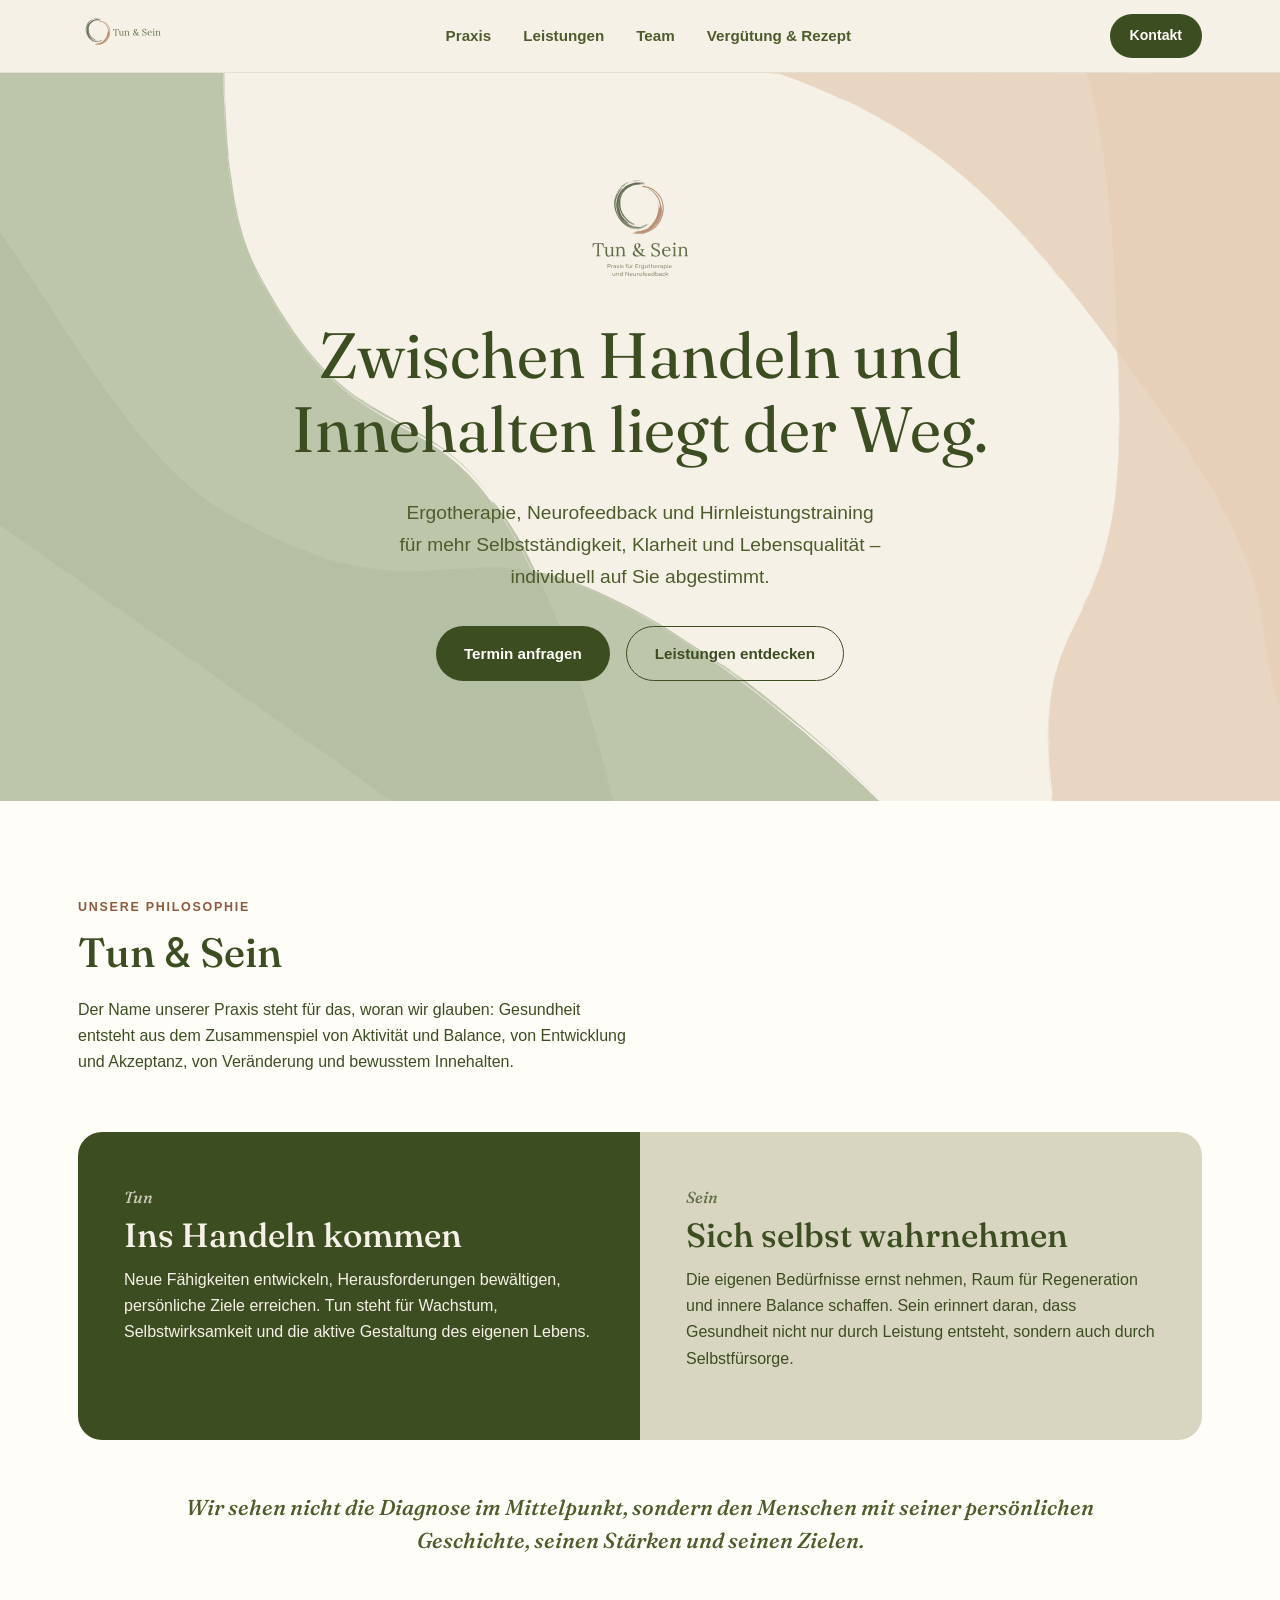
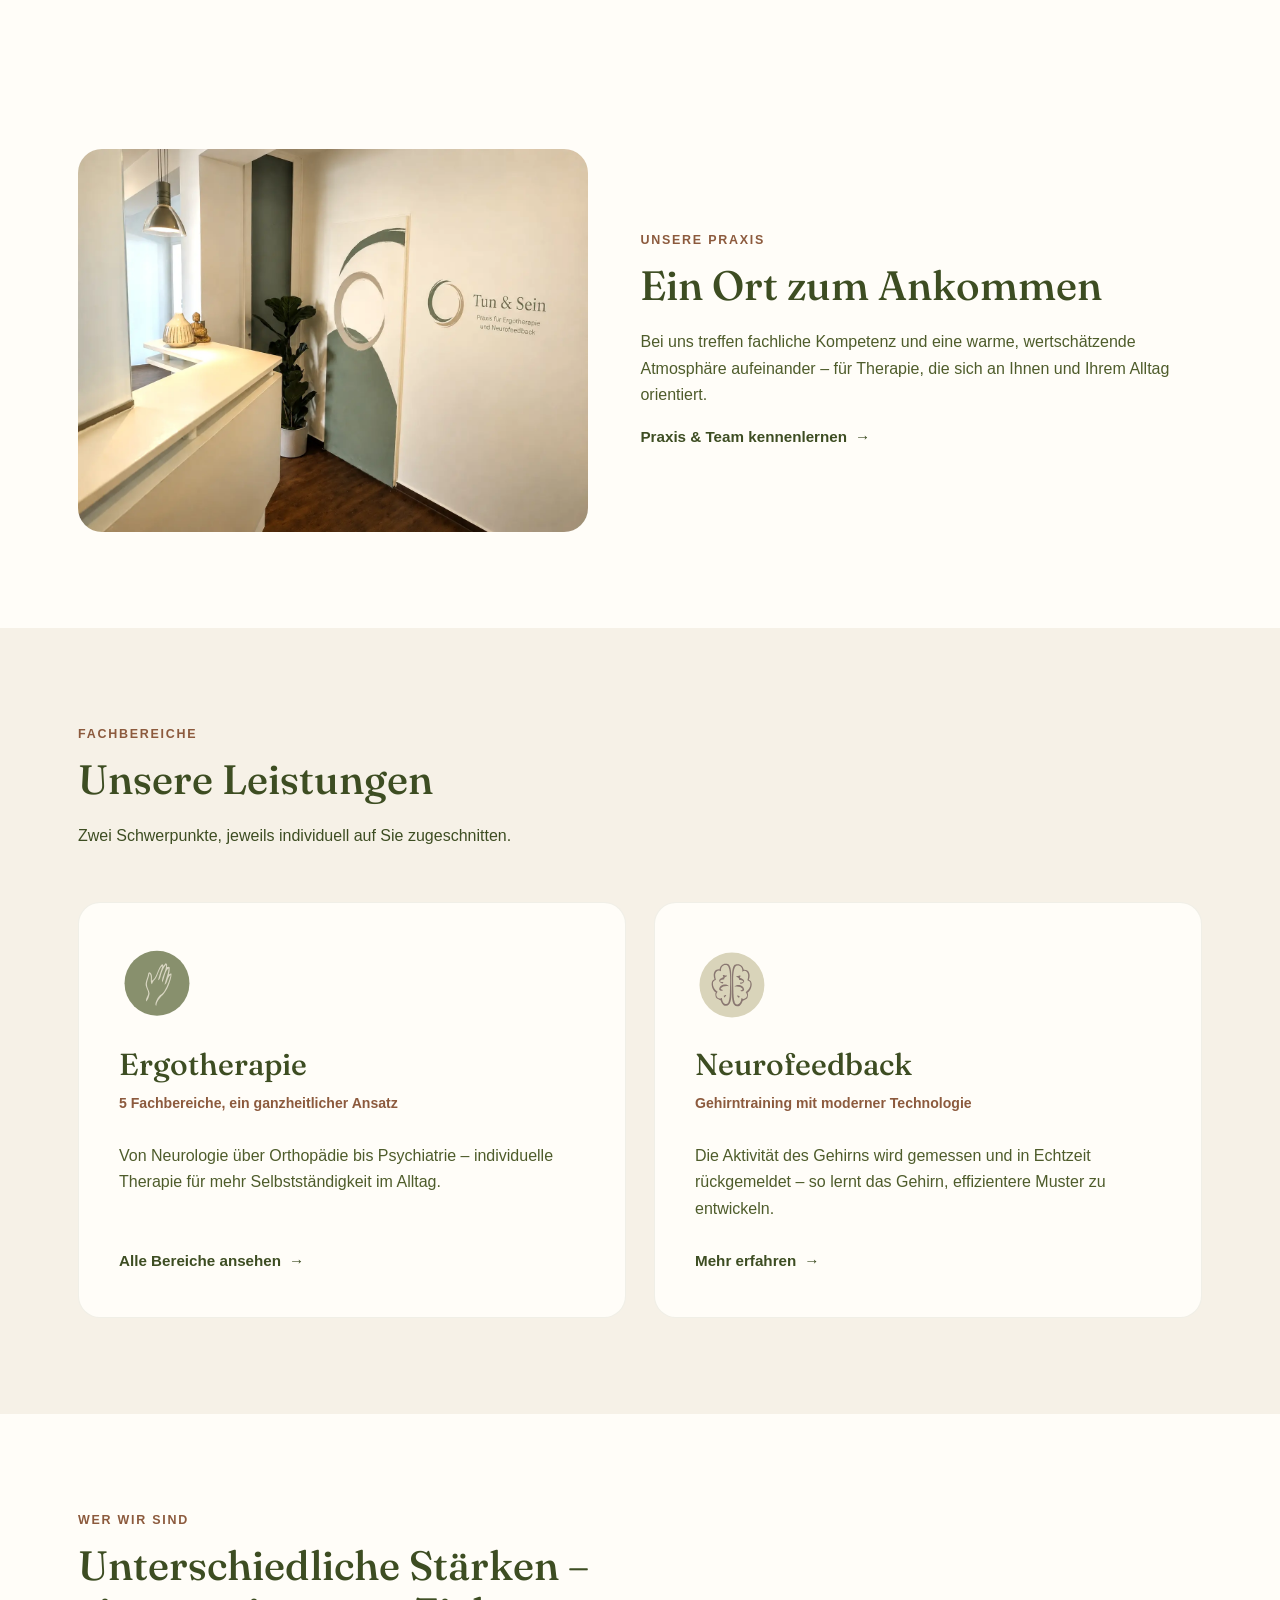
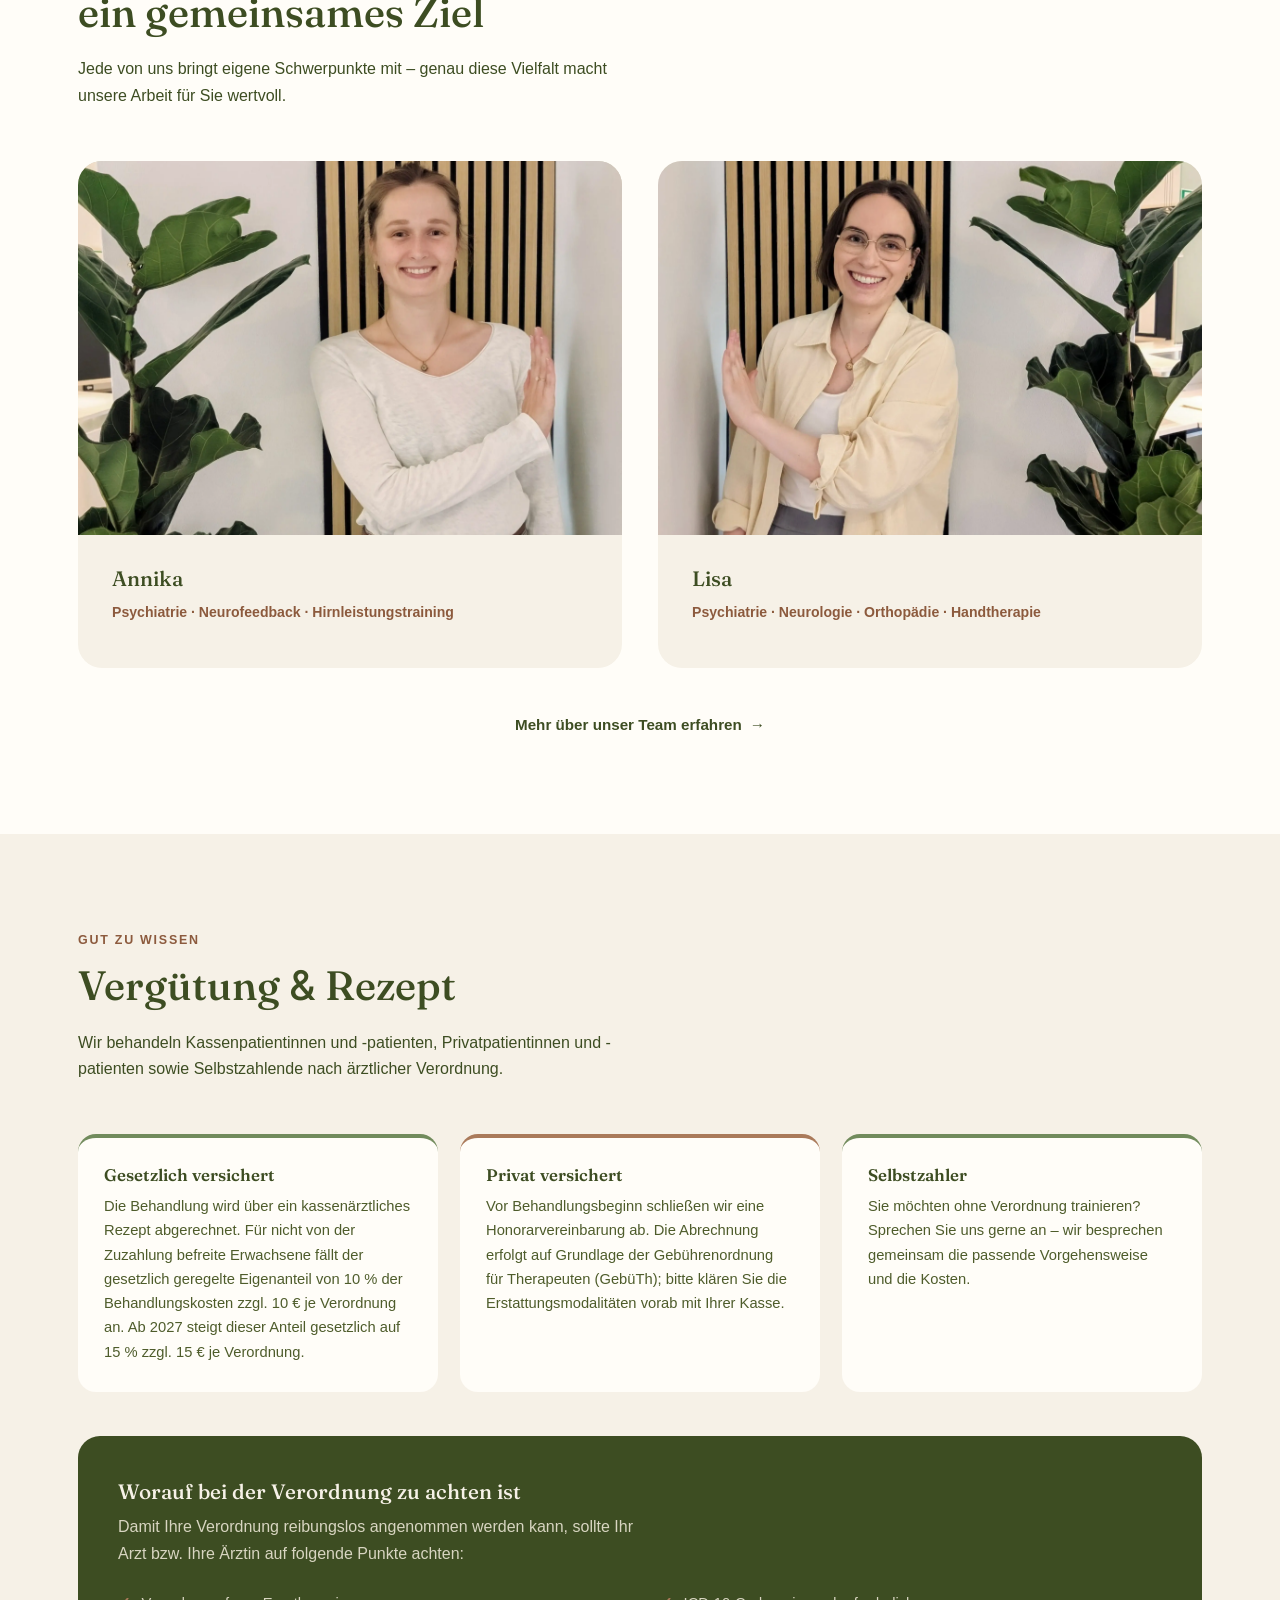
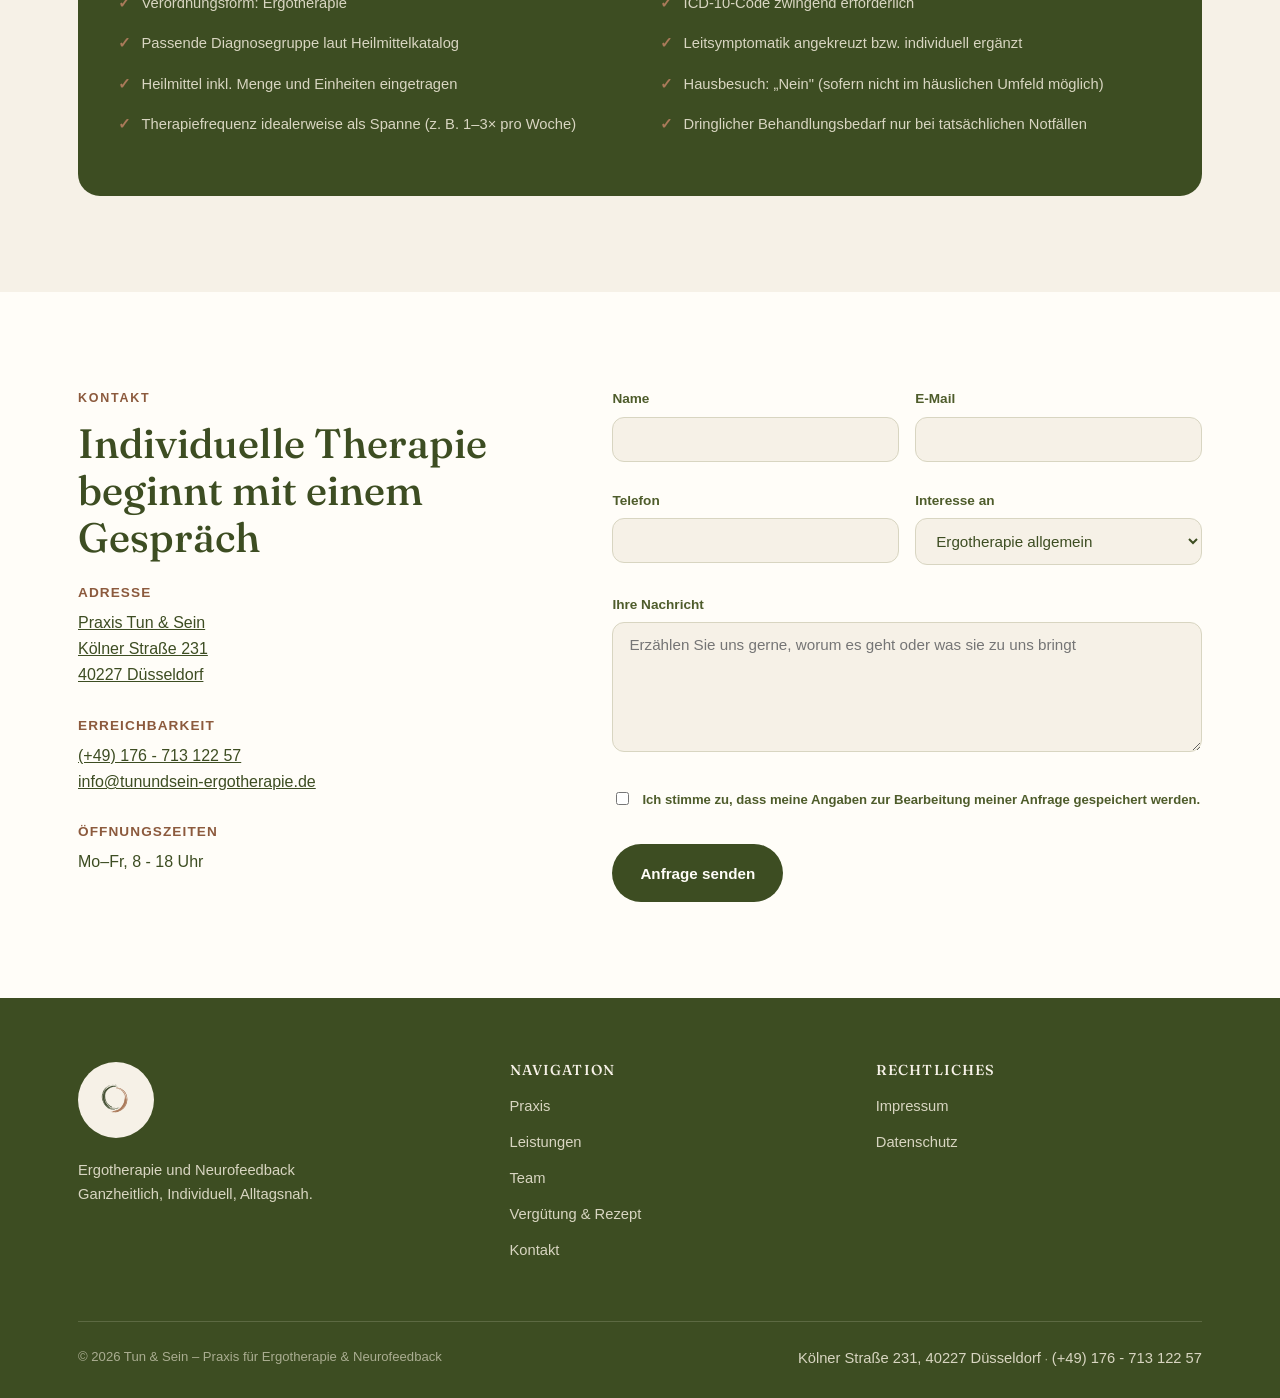
==== commit c637bc82: "contactform v1" ====
--- a/index.html
+++ b/index.html
@@ -248,7 +248,7 @@
         </div>
       </div>
       <!-- form -->
-      <!--
+    
       <form id="kontaktformular">
         <div class="form-row">
           <div>
@@ -289,18 +289,15 @@
           <input id="consent" type="checkbox" name="consent" required>
           Ich stimme zu, dass meine Angaben zur Bearbeitung meiner Anfrage gespeichert werden.
         </label>
-      -->
-
-
-        <!-- Spamfalle: für Menschen unsichtbar, Bots füllen sie aus -->
-         <!--
+      
+        <!-- Spamfalle: für Menschen unsichtbar, Bots füllen sie aus -->   
         <div class="hp" aria-hidden="true">
           <label for="website">Website</label>
           <input id="website" type="text" name="website" tabindex="-1" autocomplete="off">
         </div>
         <button type="submit" class="btn btn-primary">Anfrage senden</button>
       </form>
-      -->
+      
     </div>
   </section>
 
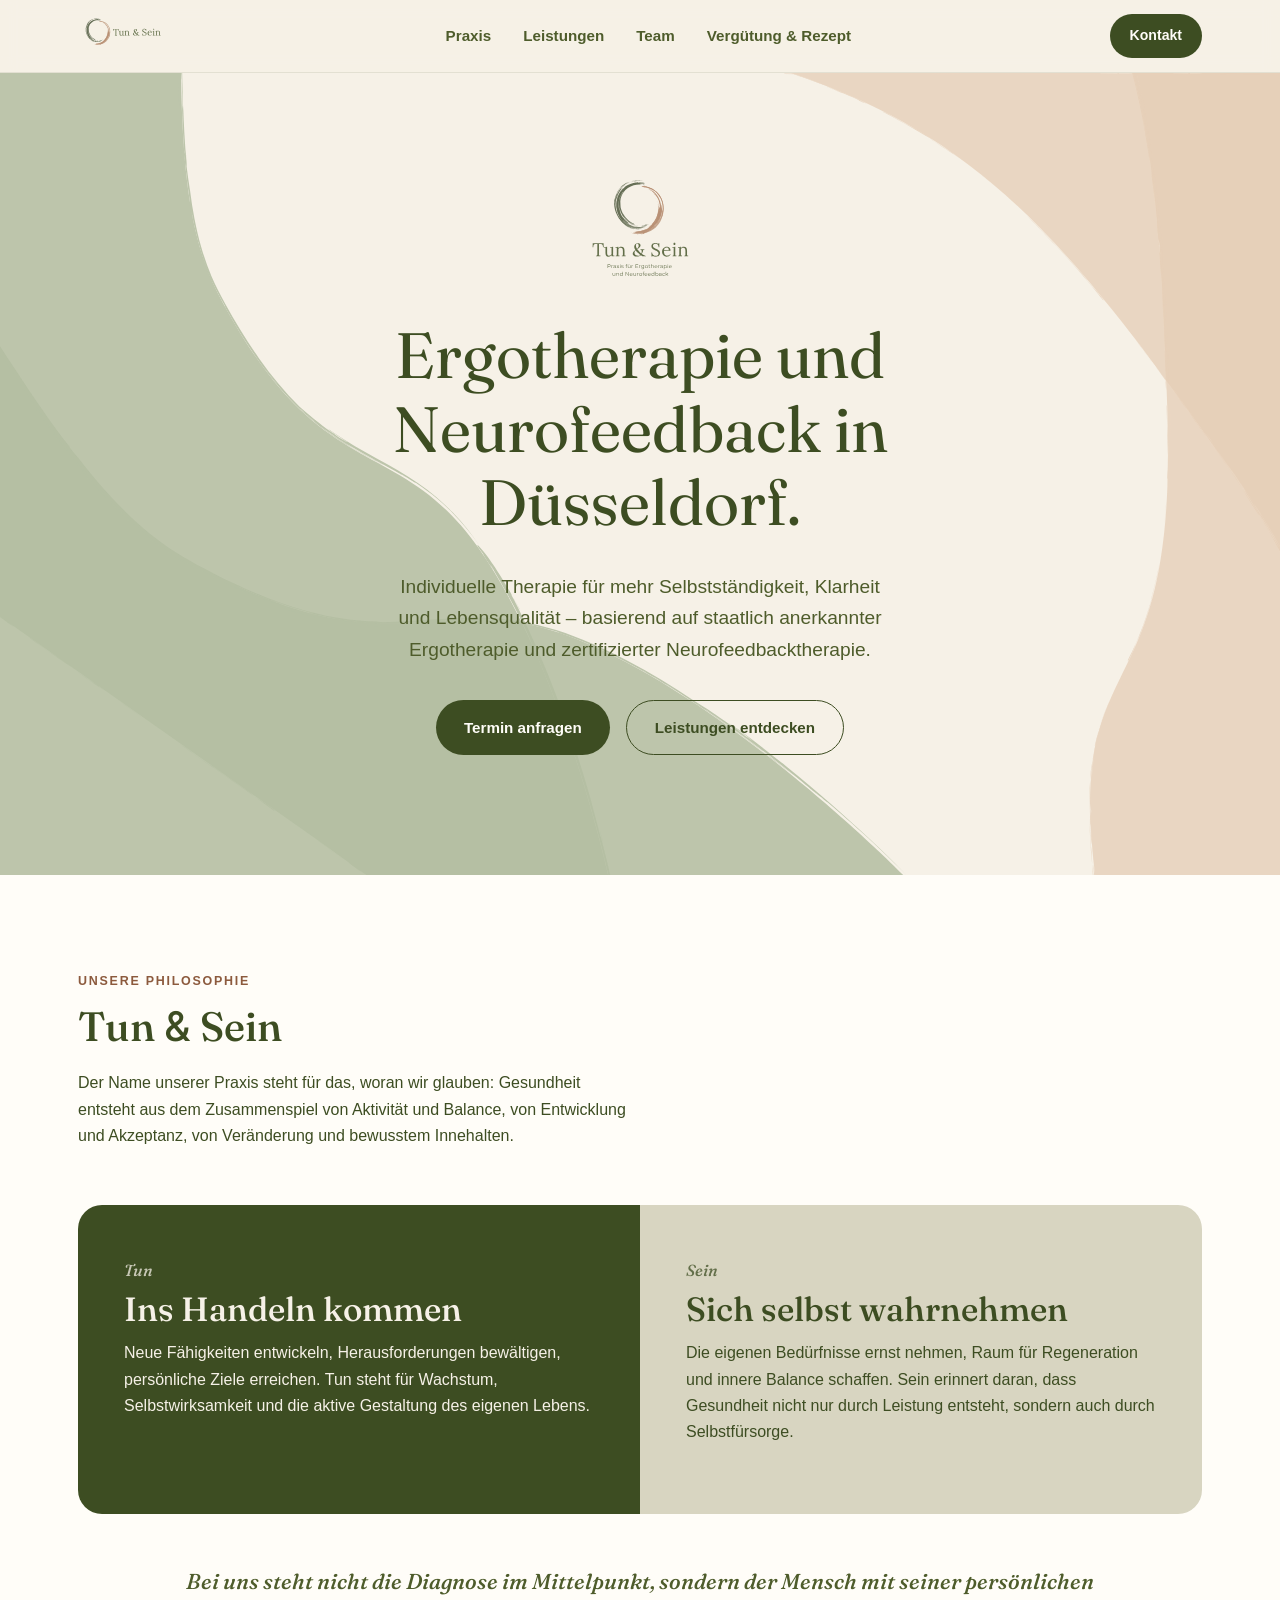
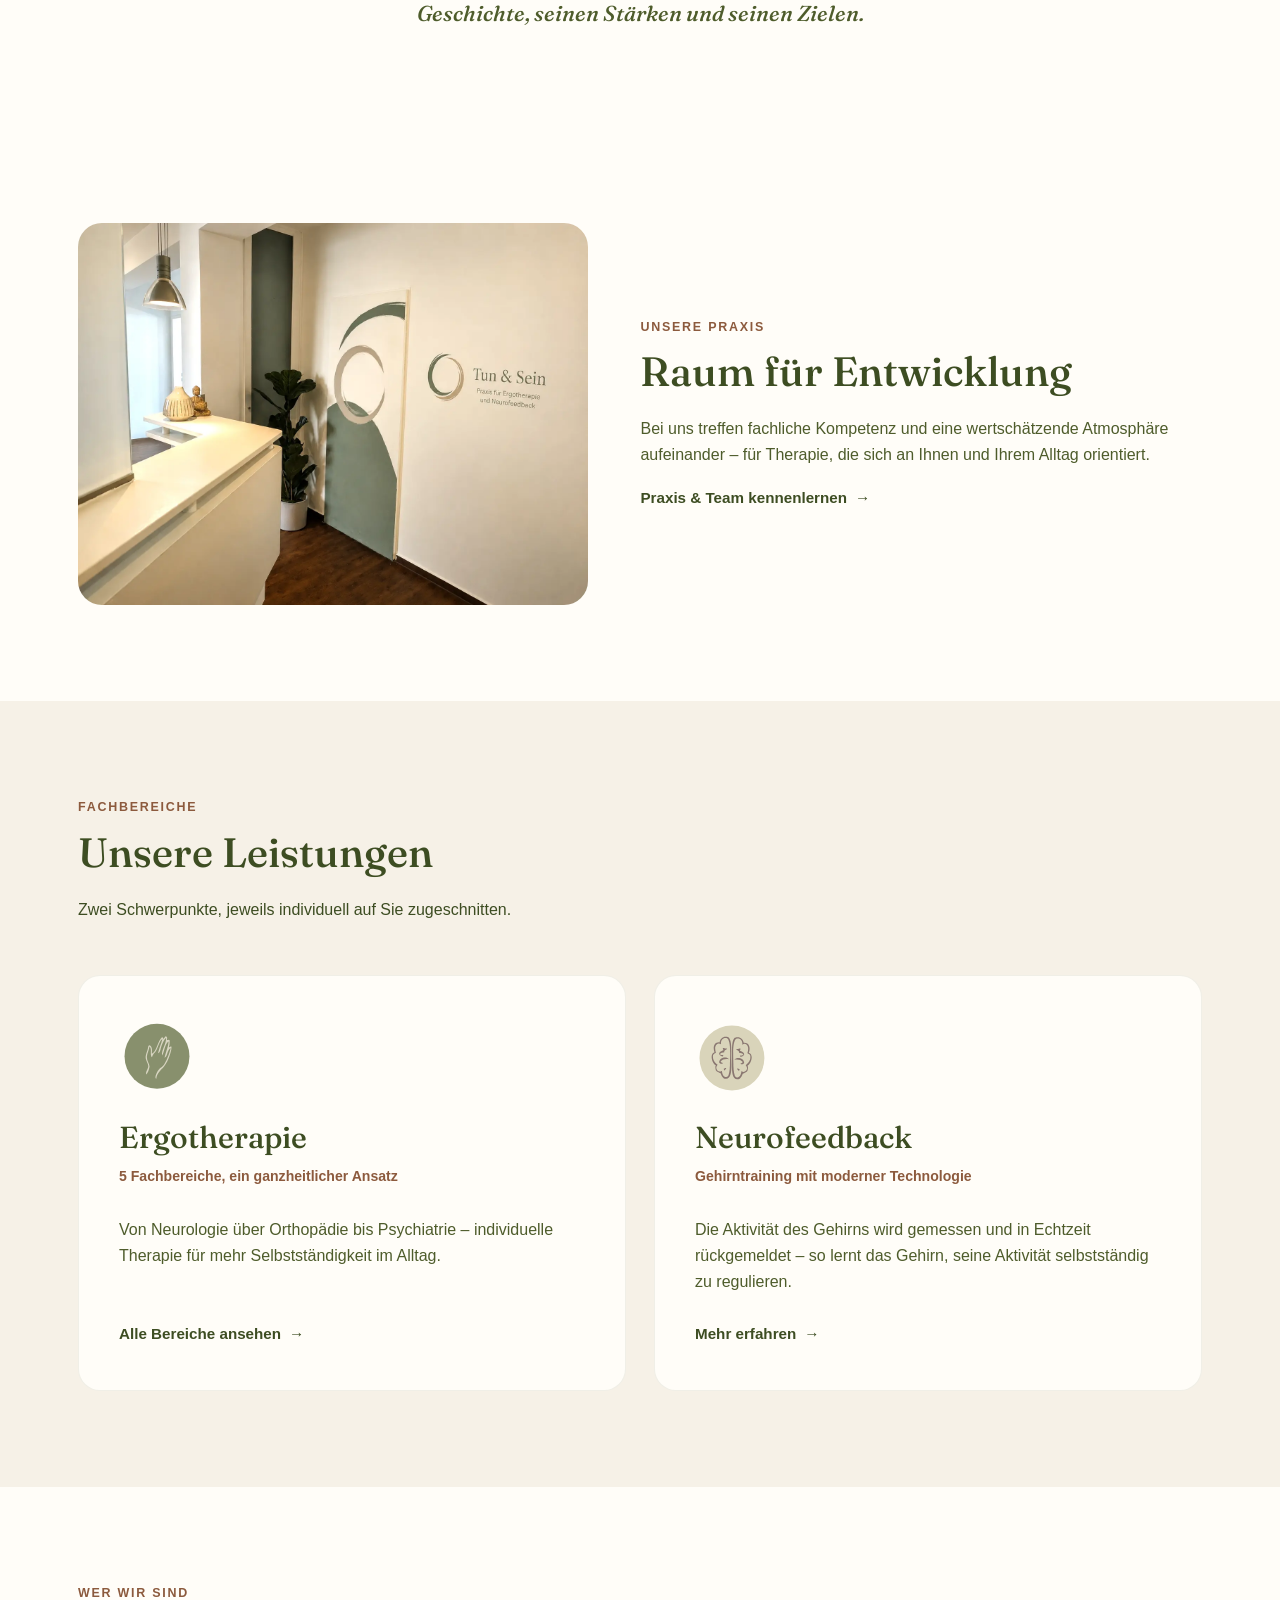
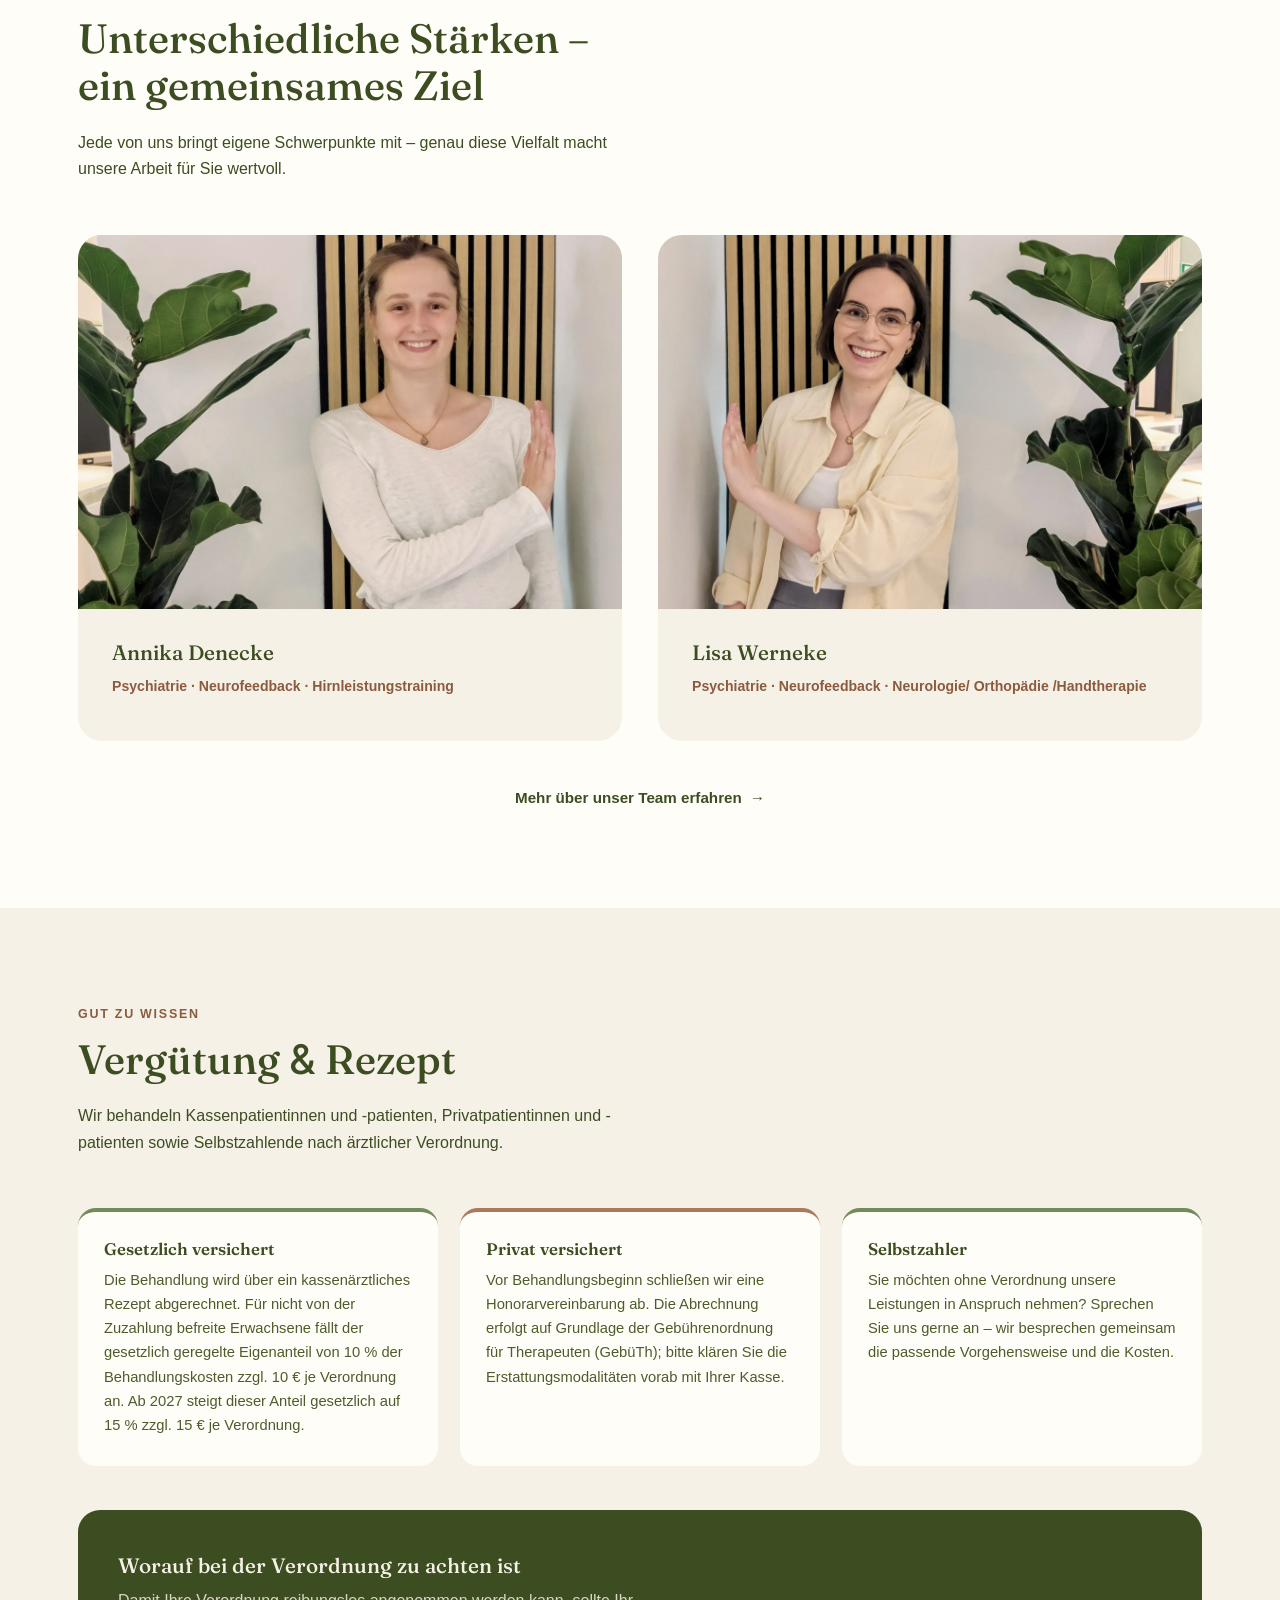
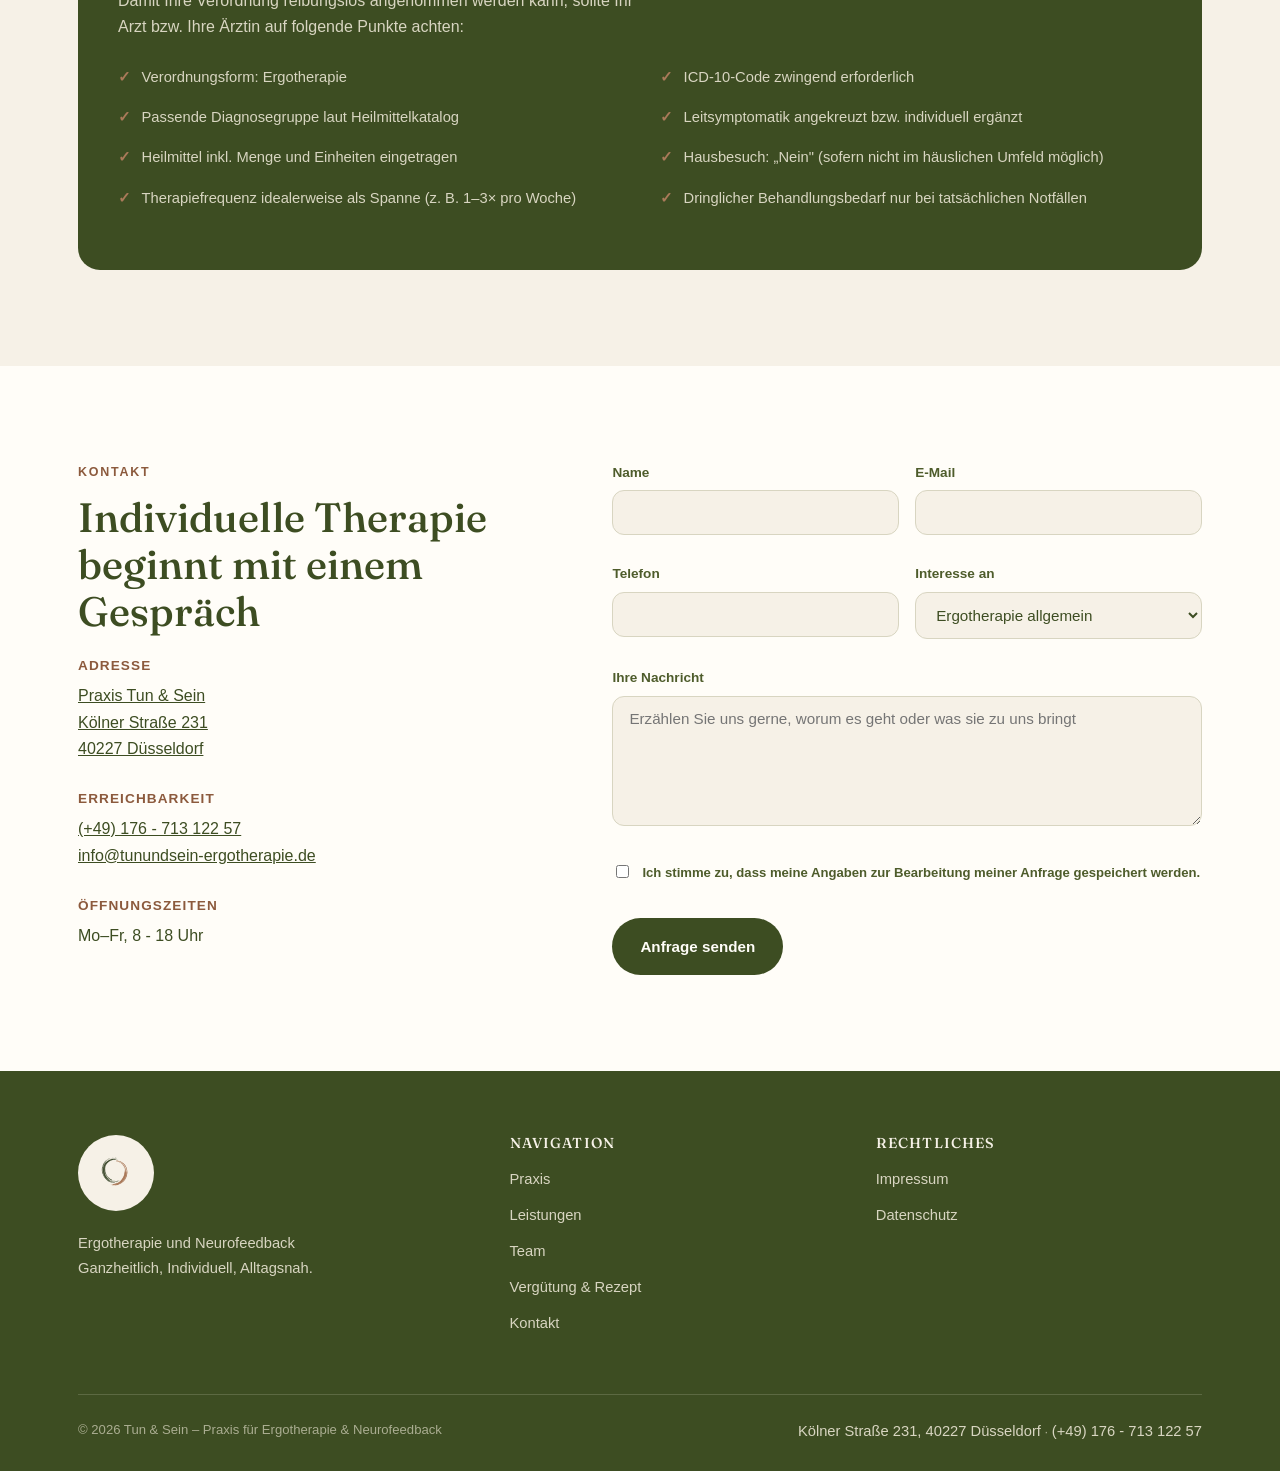
==== commit 847f5170: "Textanpasung Textanpassung Index Seite + Praxis Seite + Lesitungseite" ====
--- a/index.html
+++ b/index.html
@@ -77,8 +77,8 @@
     <div class="hero-bg"><img src="assets/Hintergrundelement_Formen.svg" alt=""></div>
     <div class="wrap hero-grid">
       <img class="hero-logo" src="assets/Logo_mittig_mit_Unterzeile.svg" alt="Tun & Sein – Praxis für Ergotherapie">
-      <h1>Zwischen Handeln und Innehalten liegt der Weg.</h1>
-      <p class="lead">Ergotherapie, Neurofeedback und Hirnleistungstraining für mehr Selbstständigkeit, Klarheit und Lebensqualität – individuell auf Sie abgestimmt.</p>
+      <h1>Ergotherapie und Neurofeedback in Düsseldorf.</h1>
+      <p class="lead">Individuelle Therapie für mehr Selbstständigkeit, Klarheit und Lebensqualität – basierend auf staatlich anerkannter Ergotherapie und zertifizierter Neurofeedbacktherapie.</p>
       <div class="hero-actions">
         <a href="#kontakt" class="btn btn-primary">Termin anfragen</a>
         <a href="#leistungen" class="btn btn-ghost">Leistungen entdecken</a>
@@ -106,7 +106,7 @@
           <p>Die eigenen Bedürfnisse ernst nehmen, Raum für Regeneration und innere Balance schaffen. Sein erinnert daran, dass Gesundheit nicht nur durch Leistung entsteht, sondern auch durch Selbstfürsorge.</p>
         </div>
       </div>
-      <p class="philosophy-close">Wir sehen nicht die Diagnose im Mittelpunkt, sondern den Menschen mit seiner persönlichen Geschichte, seinen Stärken und seinen Zielen.</p>
+      <p class="philosophy-close">Bei uns steht nicht die Diagnose im Mittelpunkt, sondern der Mensch mit seiner persönlichen Geschichte, seinen Stärken und seinen Zielen.</p>
     </div>
   </section>
 
@@ -119,8 +119,8 @@
         </div>
         <div class="praxis-teaser-text">
           <span class="eyebrow">Unsere Praxis</span>
-          <h2>Ein Ort zum Ankommen</h2>
-          <p>Bei uns treffen fachliche Kompetenz und eine warme, wertschätzende Atmosphäre aufeinander – für Therapie, die sich an Ihnen und Ihrem Alltag orientiert.</p>
+          <h2>Raum für Entwicklung</h2>
+          <p>Bei uns treffen fachliche Kompetenz und eine wertschätzende Atmosphäre aufeinander – für Therapie, die sich an Ihnen und Ihrem Alltag orientiert.</p>
           <a href="praxis-team.html" class="tile-link">Praxis & Team kennenlernen <span class="arrow">→</span></a>
         </div>
       </div>
@@ -149,7 +149,7 @@
           <div class="tile-icon"><img src="assets/Icon_Neurofeedback.svg" alt="" loading="lazy"></div>
           <h3>Neurofeedback</h3>
           <p class="tagline">Gehirntraining mit moderner Technologie</p>
-          <p class="desc">Die Aktivität des Gehirns wird gemessen und in Echtzeit rückgemeldet – so lernt das Gehirn, effizientere Muster zu entwickeln.</p>
+          <p class="desc">Die Aktivität des Gehirns wird gemessen und in Echtzeit rückgemeldet – so lernt das Gehirn, seine Aktivität selbstständig zu regulieren.</p>
           <a href="neurofeedback.html" class="tile-link">Mehr erfahren <span class="arrow">→</span></a>
         </div>
 
@@ -169,15 +169,15 @@
         <div class="team-card">
           <div class="team-photo"><img src="assets/photos/Annika_neu_Hochformat_neu.webp" alt="Annika, Ergotherapeutin bei Tun & Sein" loading="lazy"></div>
           <div class="team-body">
-            <h3>Annika</h3>
+            <h3>Annika Denecke</h3>
             <p class="role">Psychiatrie · Neurofeedback · Hirnleistungstraining</p>
           </div>
         </div>
         <div class="team-card">
           <div class="team-photo"><img src="assets/photos/Lisa_Foto_Website_rechts.webp" alt="Lisa, Ergotherapeutin bei Tun & Sein" loading="lazy"></div>
           <div class="team-body">
-            <h3>Lisa</h3>
-            <p class="role">Psychiatrie · Neurologie · Orthopädie · Handtherapie</p>
+            <h3>Lisa Werneke</h3>
+            <p class="role">Psychiatrie · Neurofeedback · Neurologie/ Orthopädie /Handtherapie</p>
           </div>
         </div>
       </div>
@@ -207,7 +207,7 @@
         </div>
         <div class="verg-tab">
           <h4>Selbstzahler</h4>
-          <p>Sie möchten ohne Verordnung trainieren? Sprechen Sie uns gerne an – wir besprechen gemeinsam die passende Vorgehensweise und die Kosten.</p>
+          <p>Sie möchten ohne Verordnung unsere Leistungen in Anspruch nehmen? Sprechen Sie uns gerne an – wir besprechen gemeinsam die passende Vorgehensweise und die Kosten.</p>
         </div>
       </div>
 
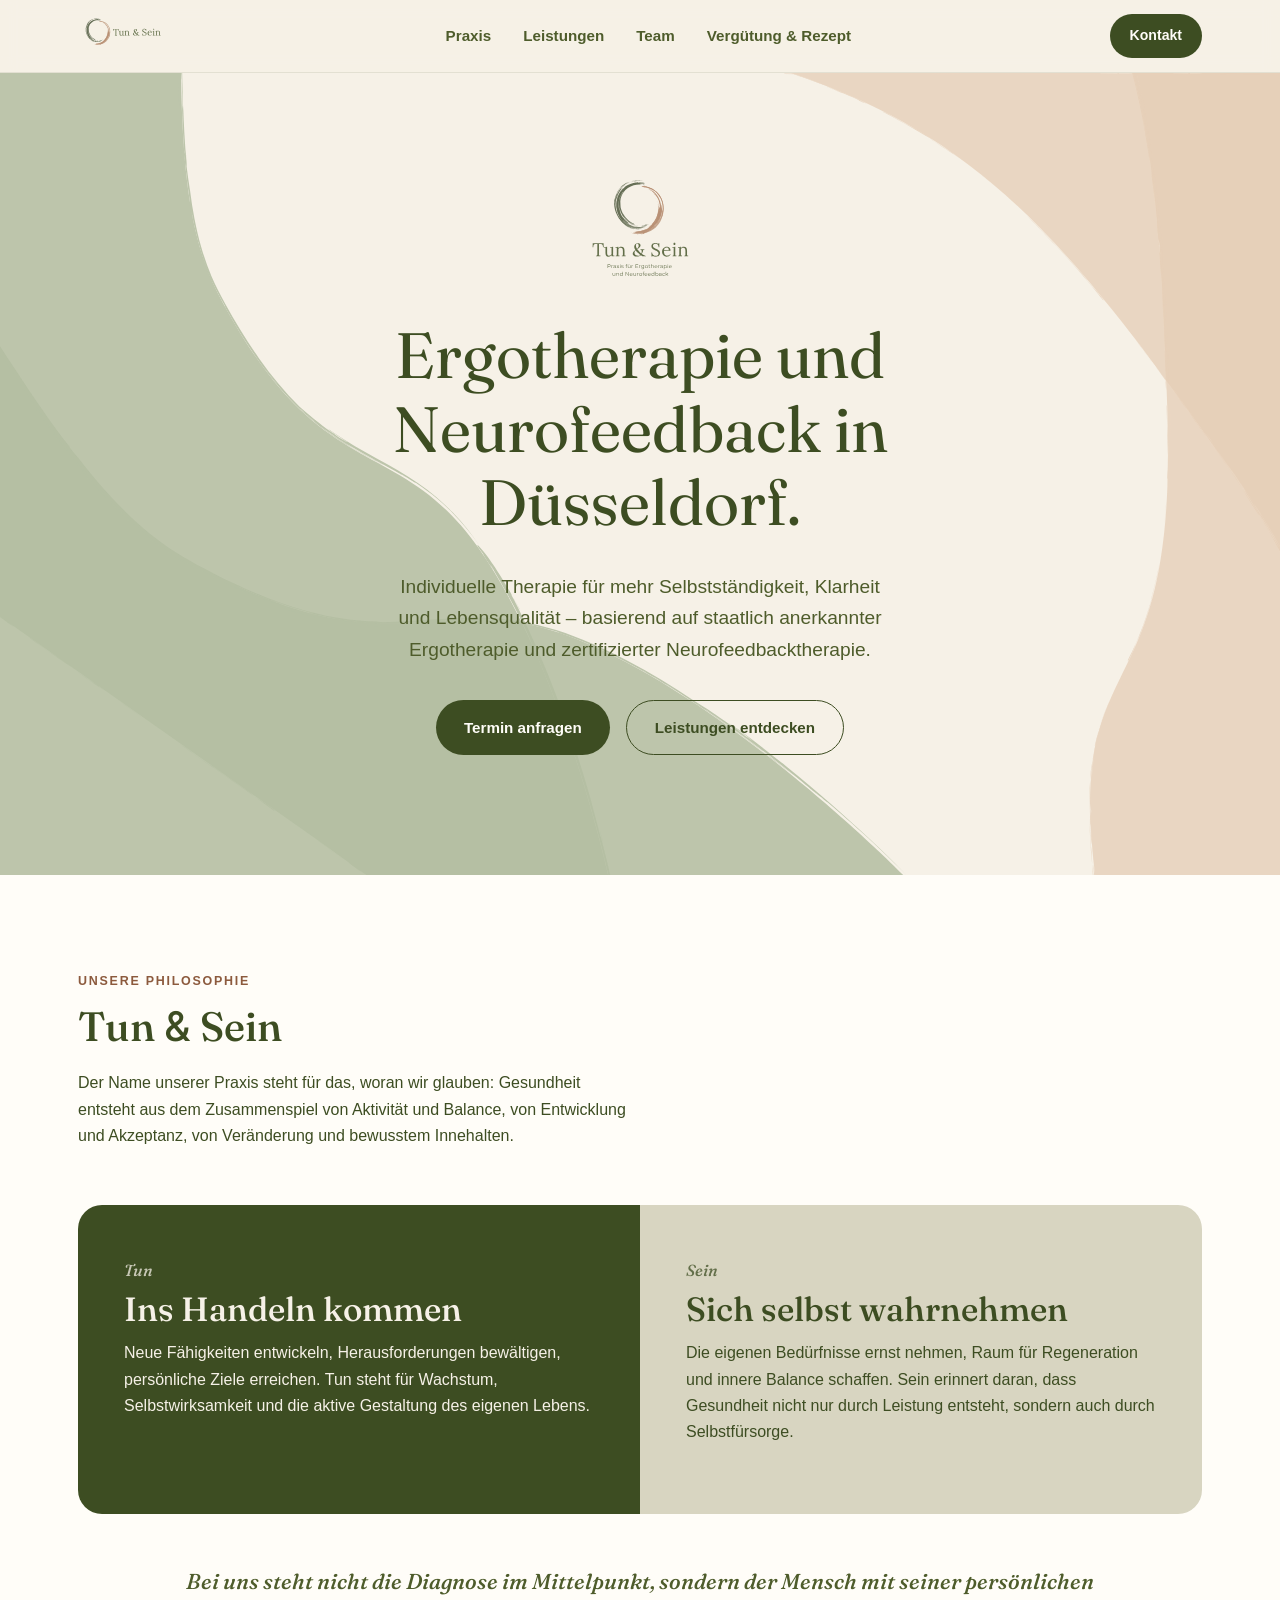
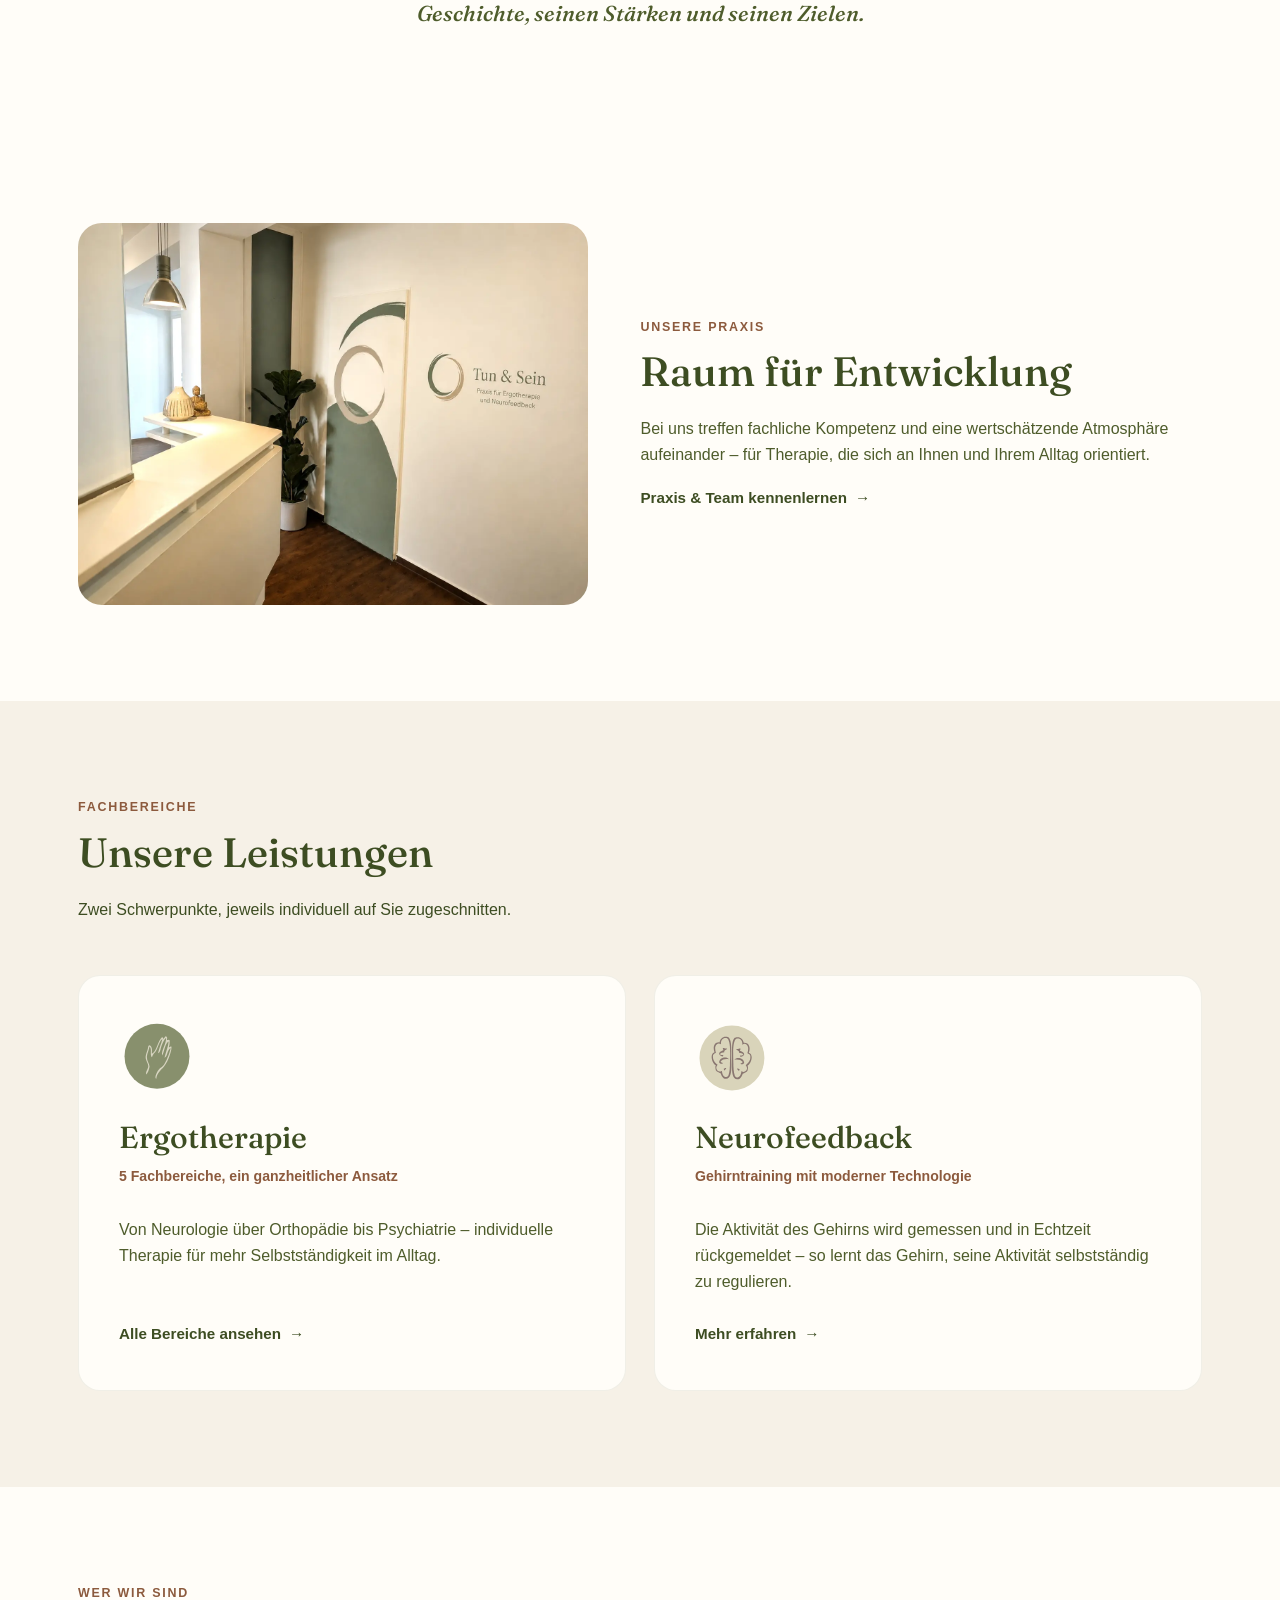
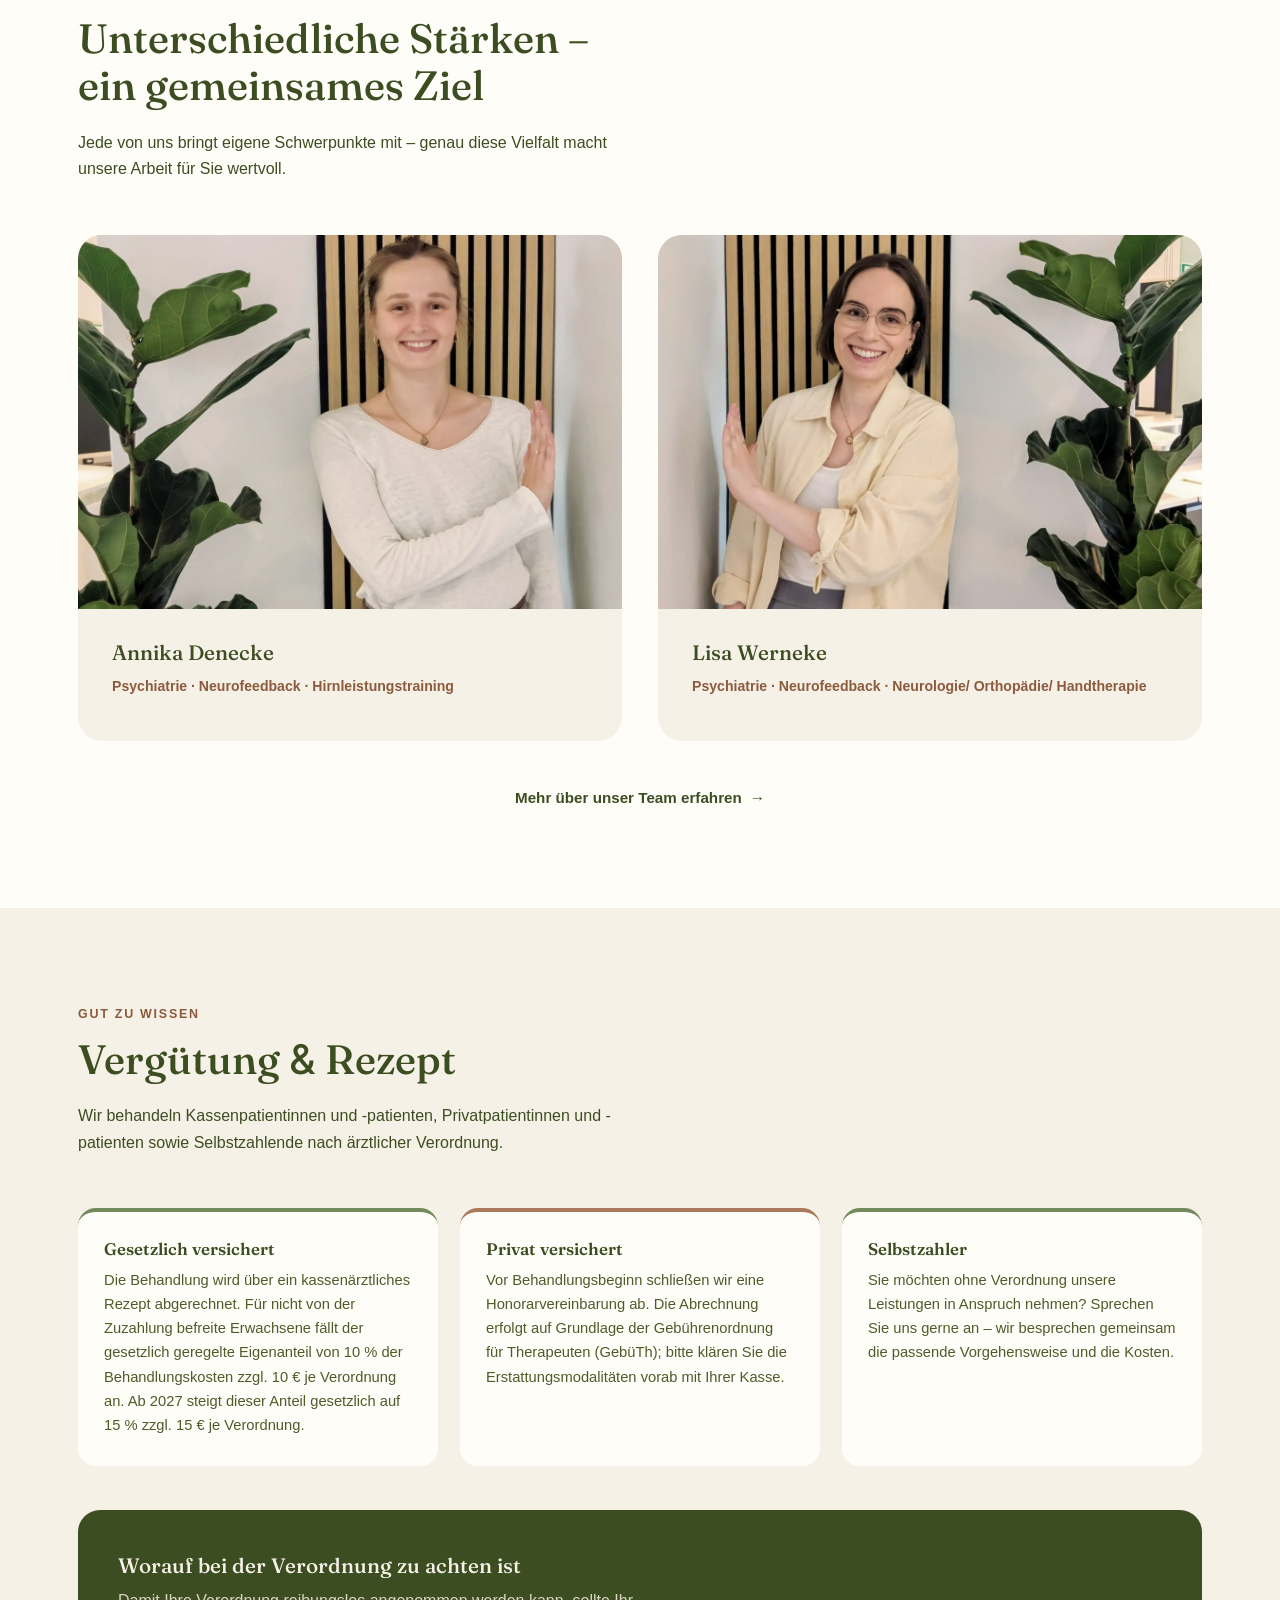
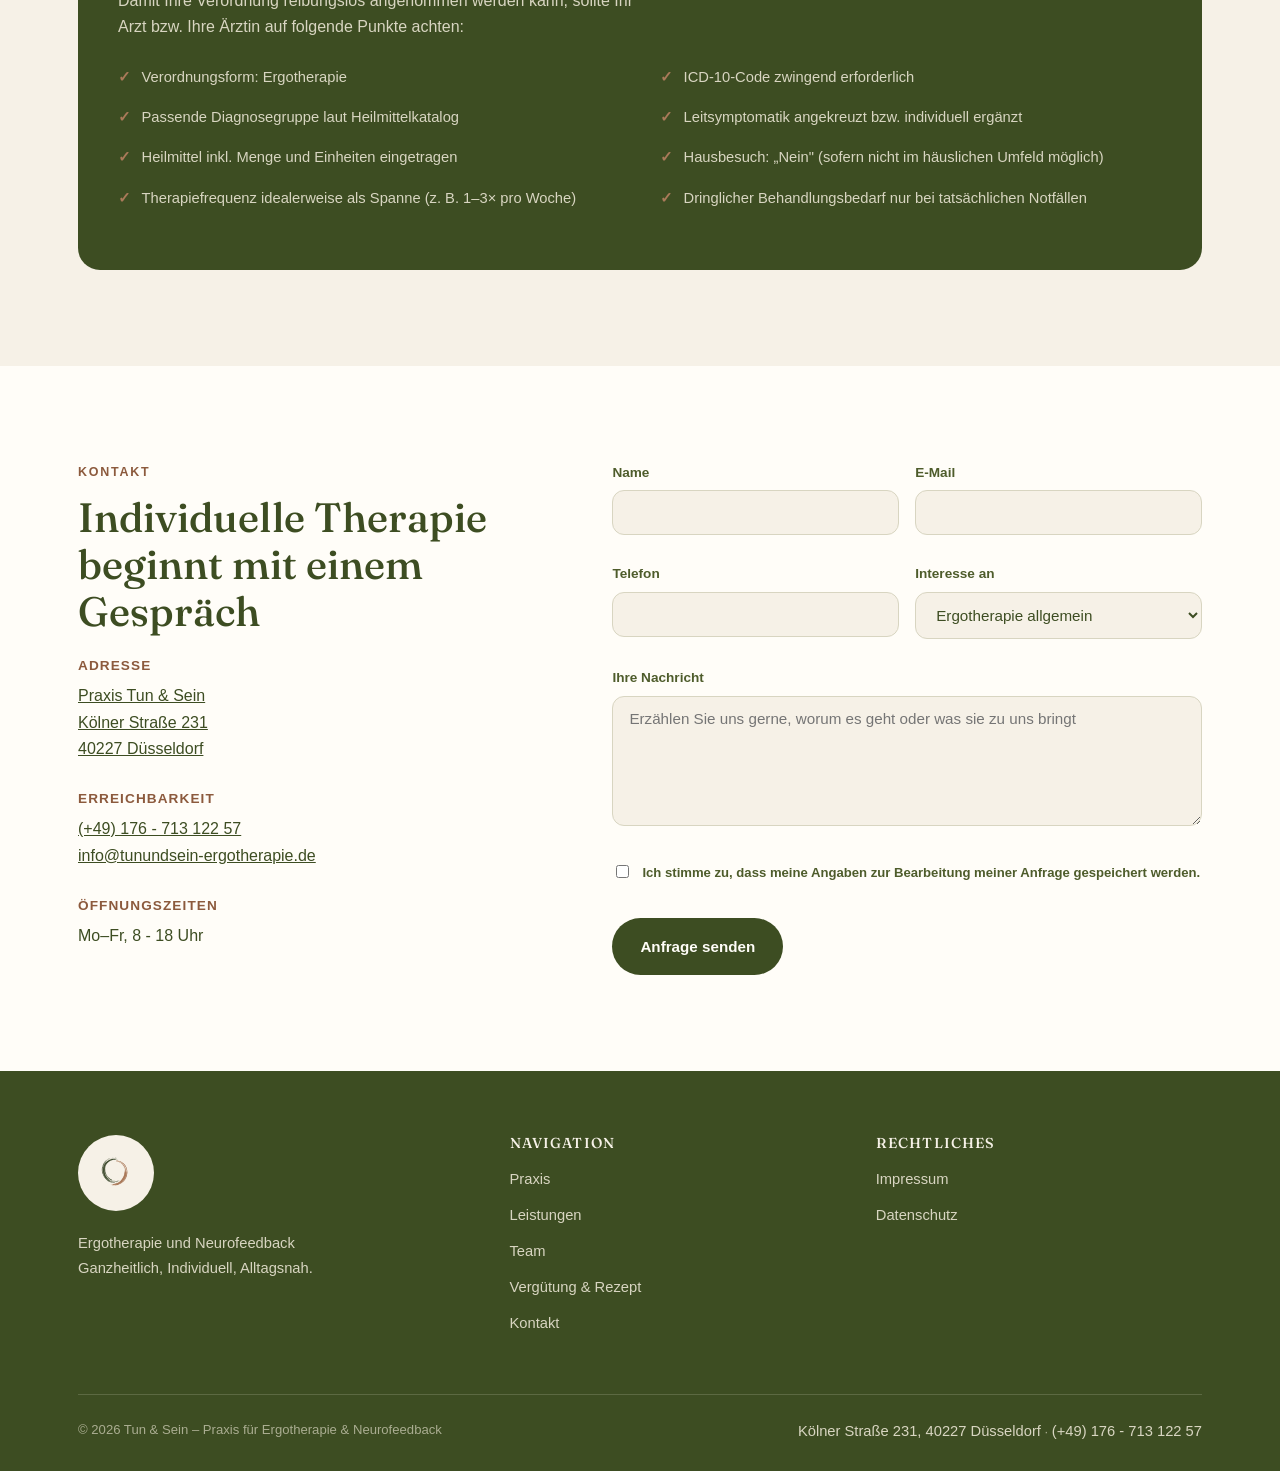
==== commit 8f843d14: "Textanpassung Impressum" ====
--- a/index.html
+++ b/index.html
@@ -177,7 +177,7 @@
           <div class="team-photo"><img src="assets/photos/Lisa_Foto_Website_rechts.webp" alt="Lisa, Ergotherapeutin bei Tun & Sein" loading="lazy"></div>
           <div class="team-body">
             <h3>Lisa Werneke</h3>
-            <p class="role">Psychiatrie · Neurofeedback · Neurologie/ Orthopädie /Handtherapie</p>
+            <p class="role">Psychiatrie · Neurofeedback · Neurologie/ Orthopädie/ Handtherapie</p>
           </div>
         </div>
       </div>
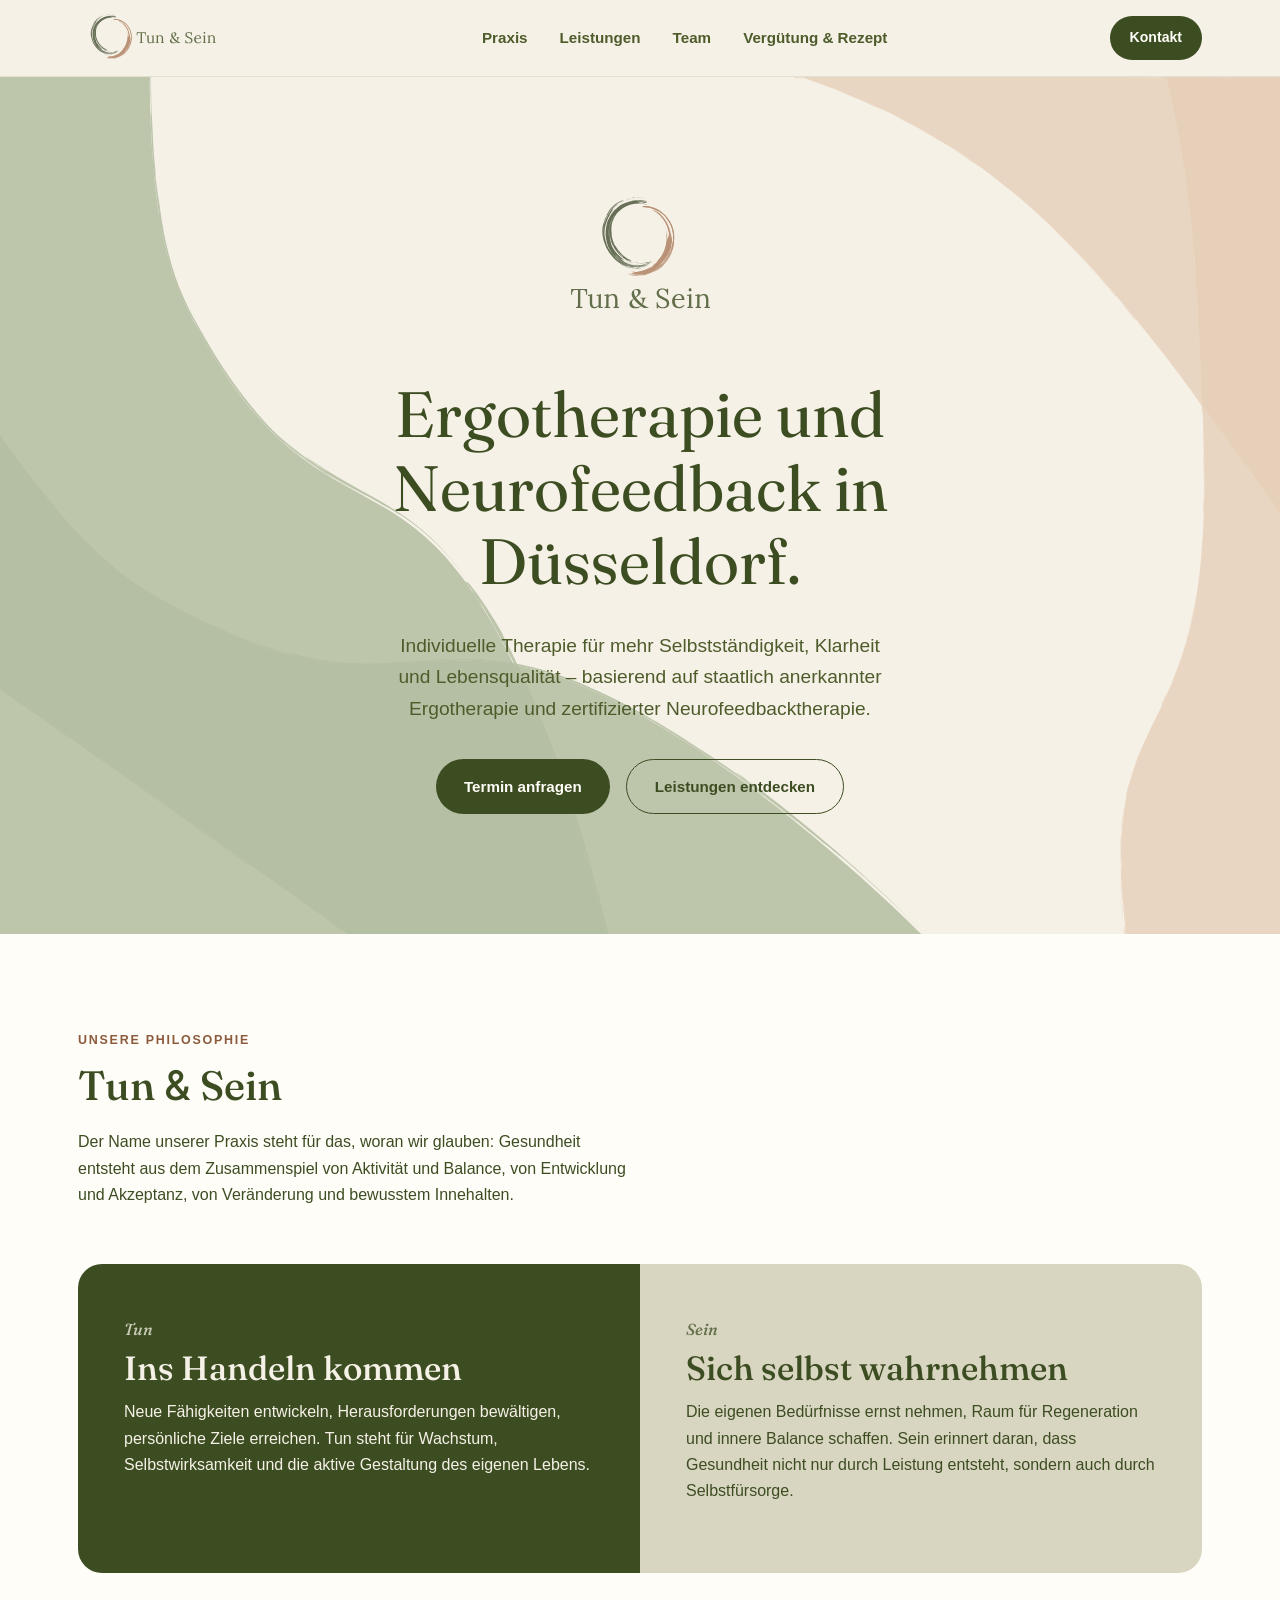
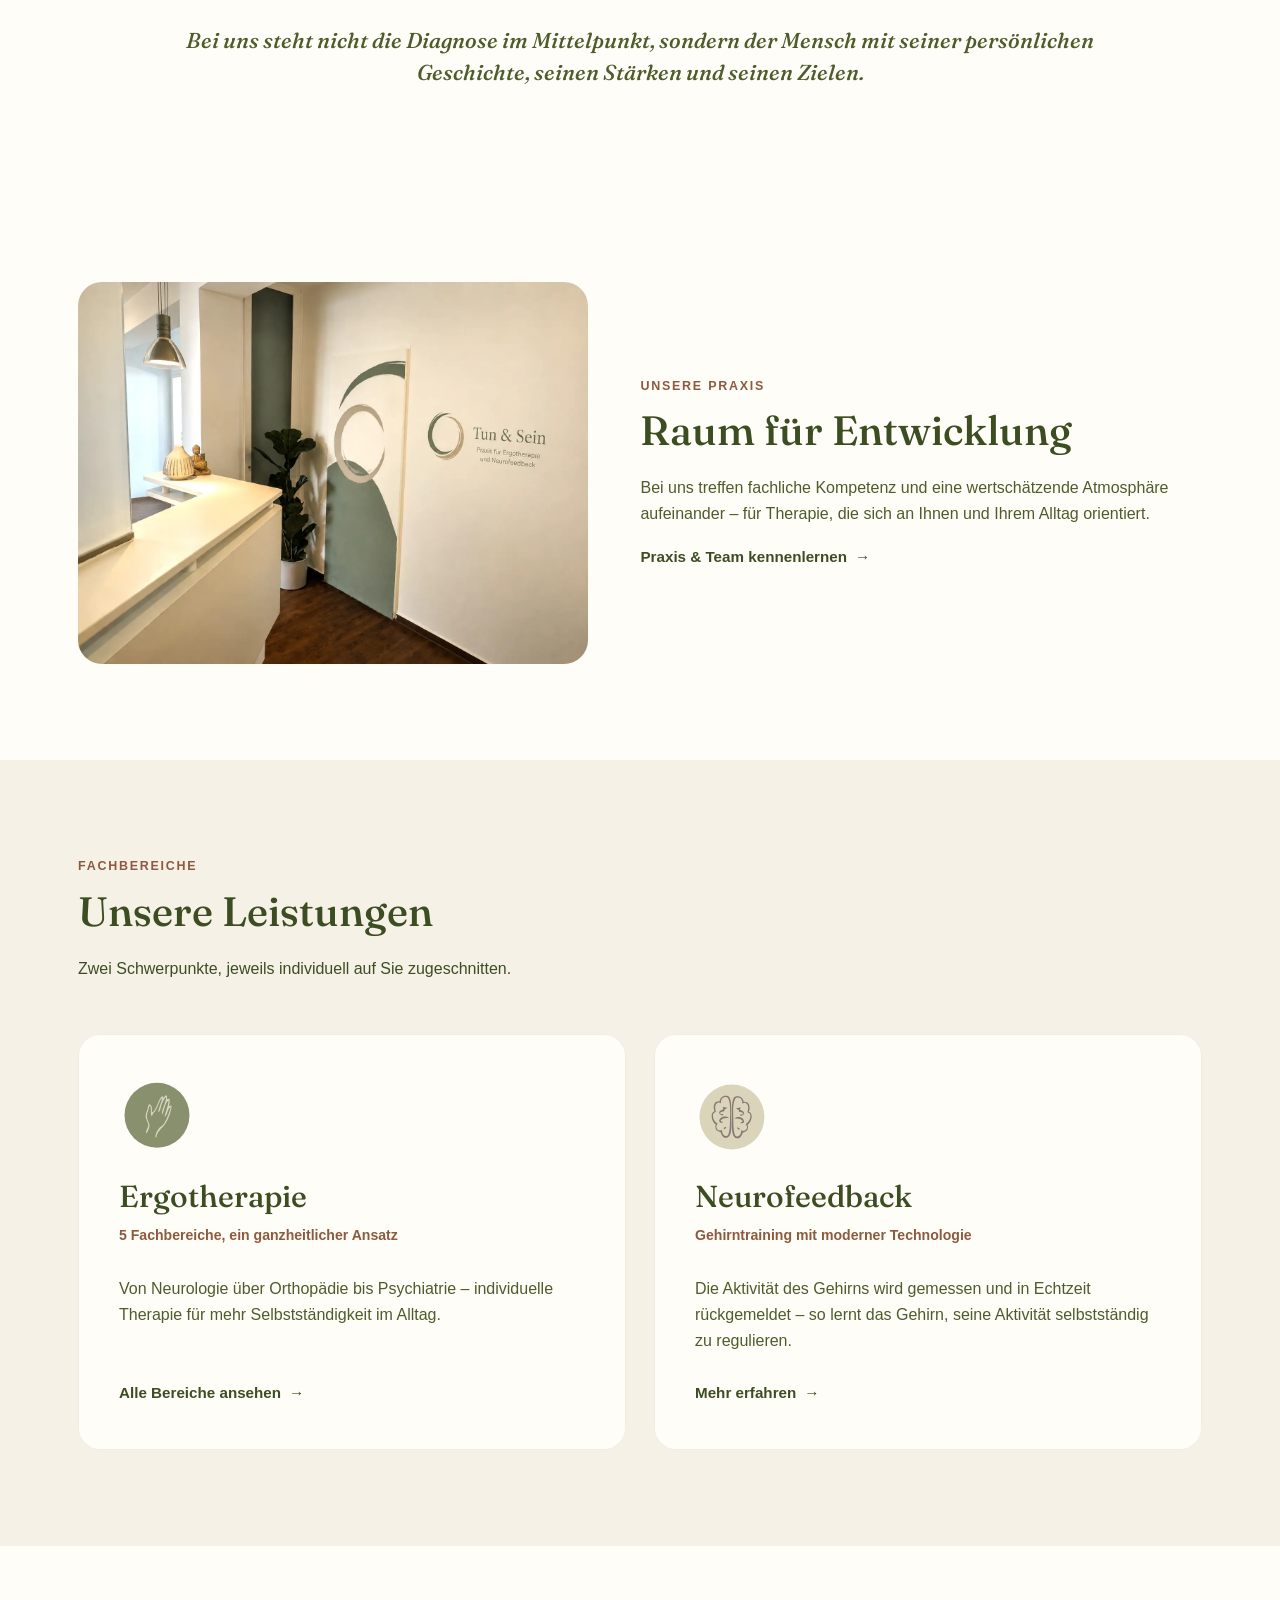
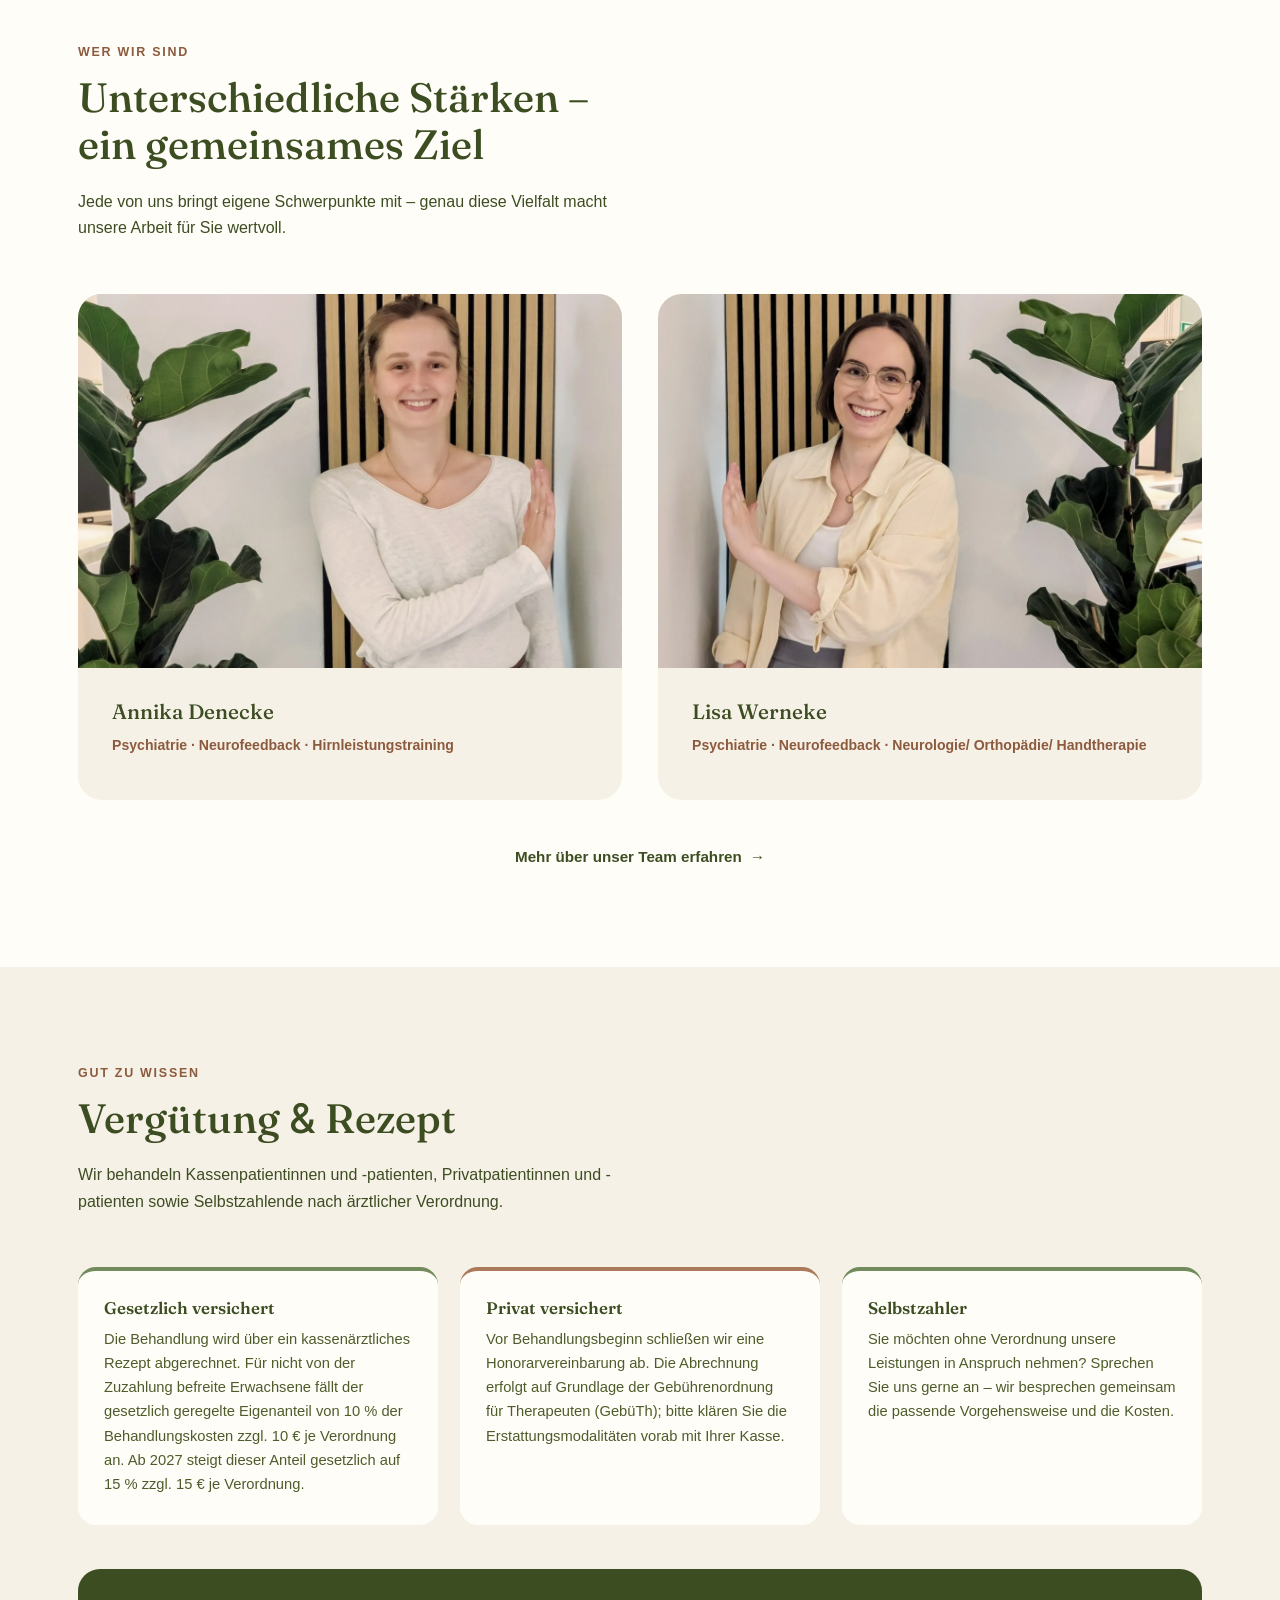
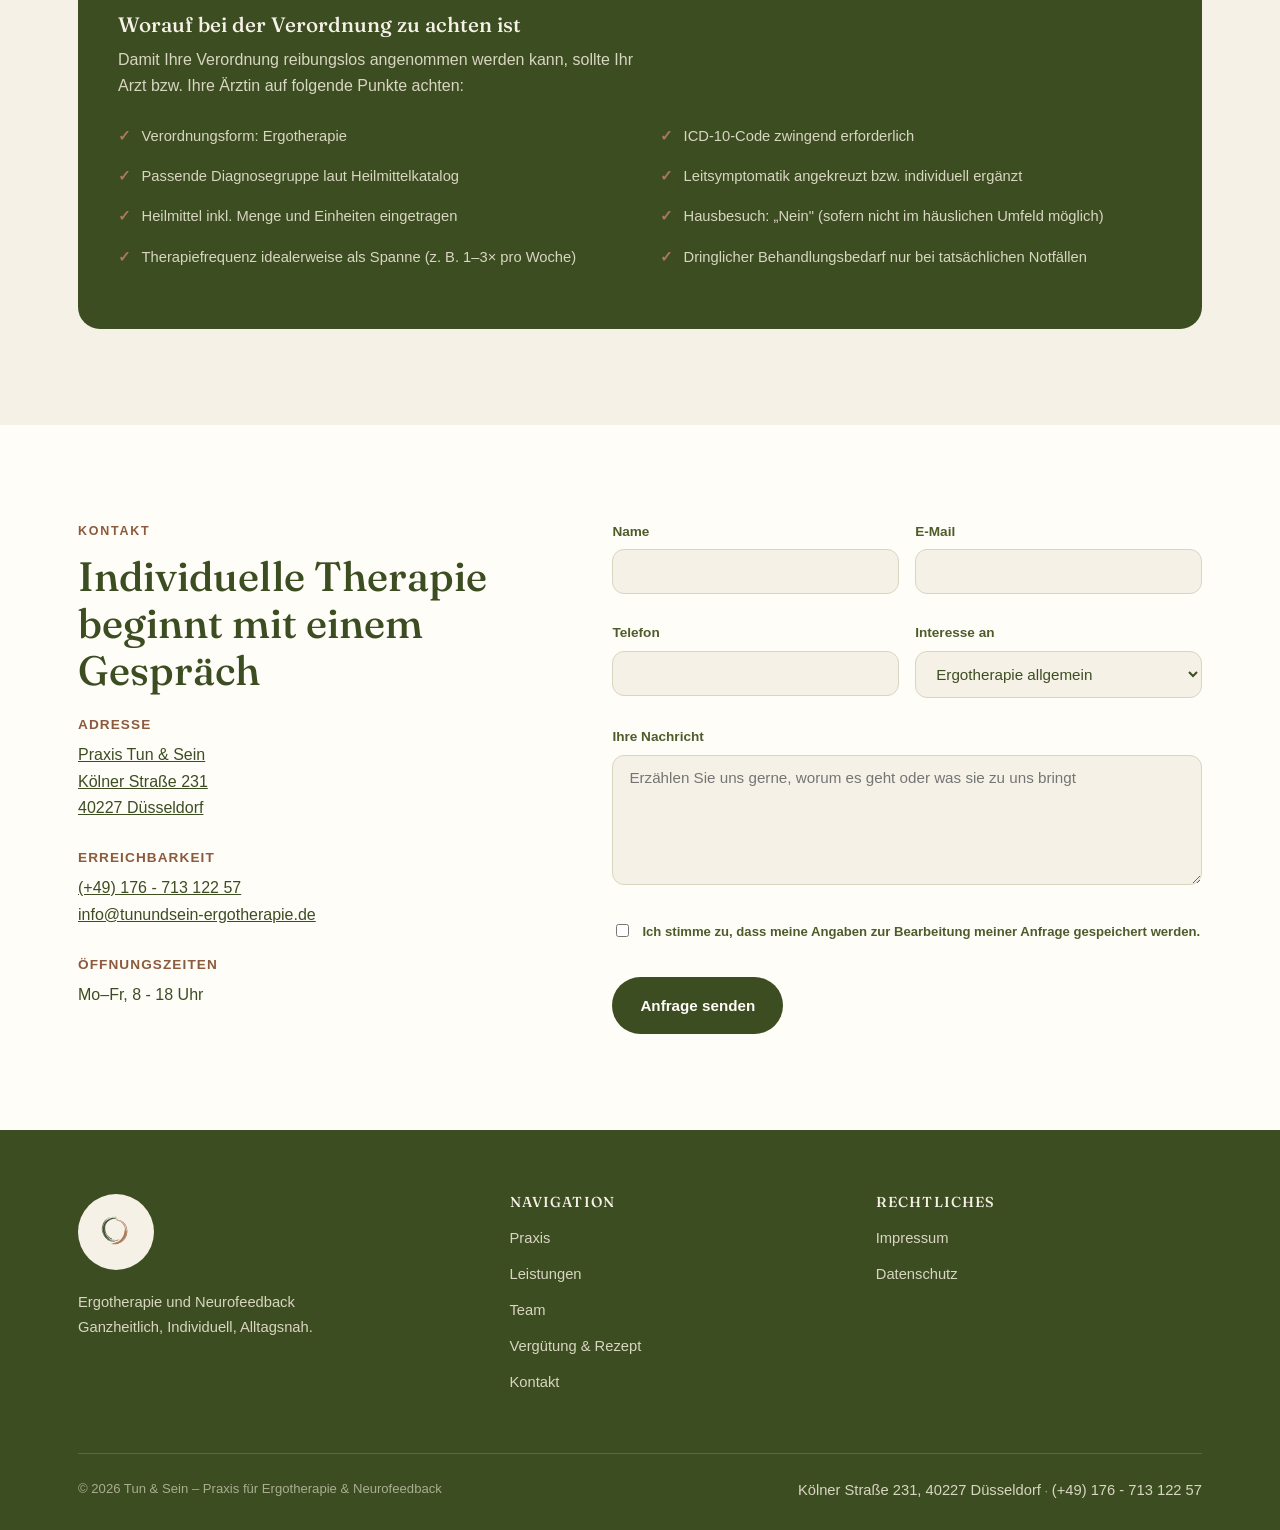
==== commit baee80f0: "header-logo-adjustments" ====
--- a/index.html
+++ b/index.html
@@ -76,7 +76,7 @@
   <section class="hero">
     <div class="hero-bg"><img src="assets/Hintergrundelement_Formen.svg" alt=""></div>
     <div class="wrap hero-grid">
-      <img class="hero-logo" src="assets/Logo_mittig_mit_Unterzeile.svg" alt="Tun & Sein – Praxis für Ergotherapie">
+      <img class="hero-logo" src="assets/Logo_mittig_ohne_Unterzeile.svg" alt="Tun & Sein – Praxis für Ergotherapie">
       <h1>Ergotherapie und Neurofeedback in Düsseldorf.</h1>
       <p class="lead">Individuelle Therapie für mehr Selbstständigkeit, Klarheit und Lebensqualität – basierend auf staatlich anerkannter Ergotherapie und zertifizierter Neurofeedbacktherapie.</p>
       <div class="hero-actions">
--- a/css/style.css
+++ b/css/style.css
@@ -121,10 +121,15 @@
   }
   nav.wrap{
     display:flex; align-items:center; justify-content:space-between;
-    padding-top:6px; padding-bottom:6px;
-  }
-  .nav-logo{display:flex; align-items:center; gap:10px; text-decoration:none;}
-  .nav-logo img{height:60px; width:auto;}
+    padding-top:0px; padding-bottom:0px;
+  }
+  .nav-logo{display:flex; align-items:center; gap:12px; text-decoration:none;}
+  .nav-logo img{
+    height:100px;
+    width:auto;
+    margin-top:-6px;
+    margin-bottom:-18px;
+  }
   .nav-links{display:flex; gap:32px; list-style:none; margin:0; padding:0;}
   .nav-links a{
     text-decoration:none; font-weight:600; font-size:.95rem;
@@ -161,7 +166,7 @@
     position:relative; z-index:1;
     max-width:760px; margin:0 auto; text-align:center;
   }
-  .hero-logo{width:min(220px,55%); margin:0 auto 28px;}
+  .hero-logo{width:min(320px,100%); margin:0 auto 28px;}
   .hero p.lead{font-size:1.2rem; max-width:46ch; color:var(--ink-soft); margin-left:auto; margin-right:auto;}
   .hero-actions{display:flex; gap:16px; margin-top:34px; flex-wrap:wrap; justify-content:center;}
   .btn{
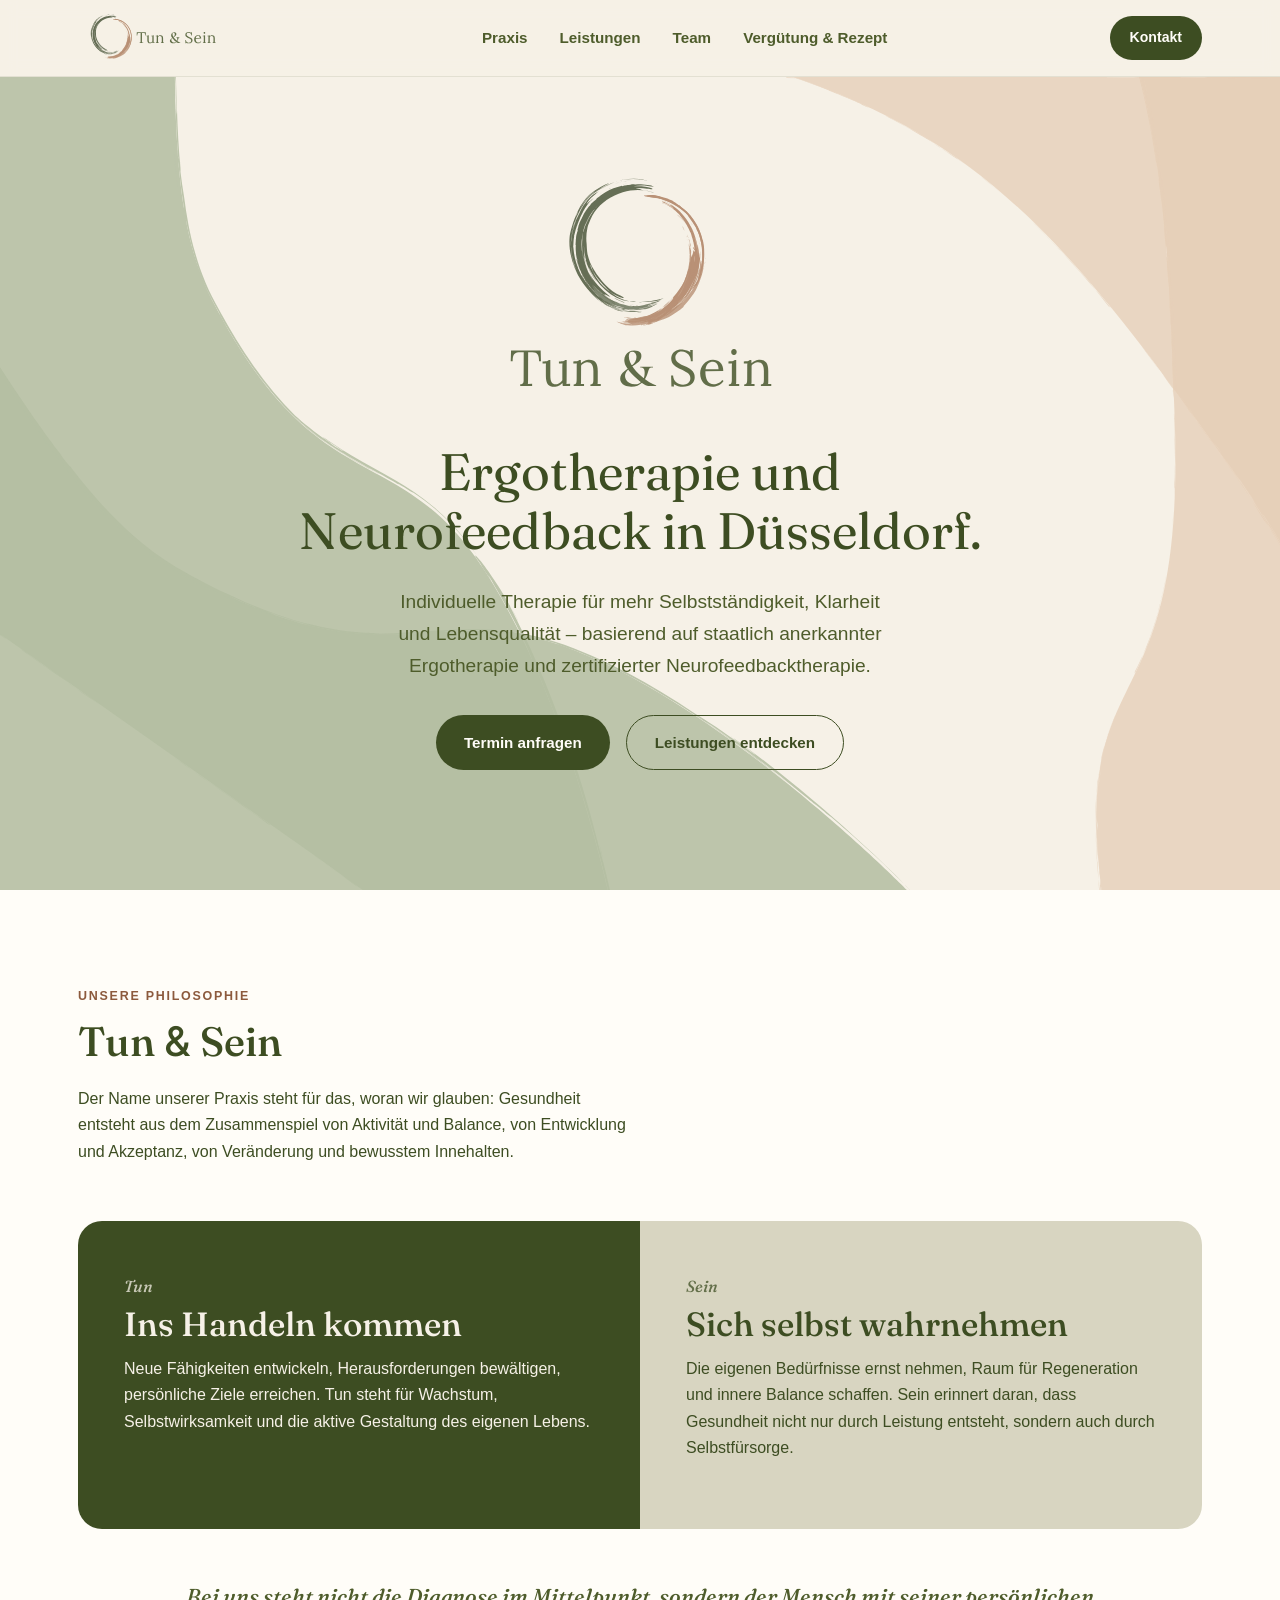
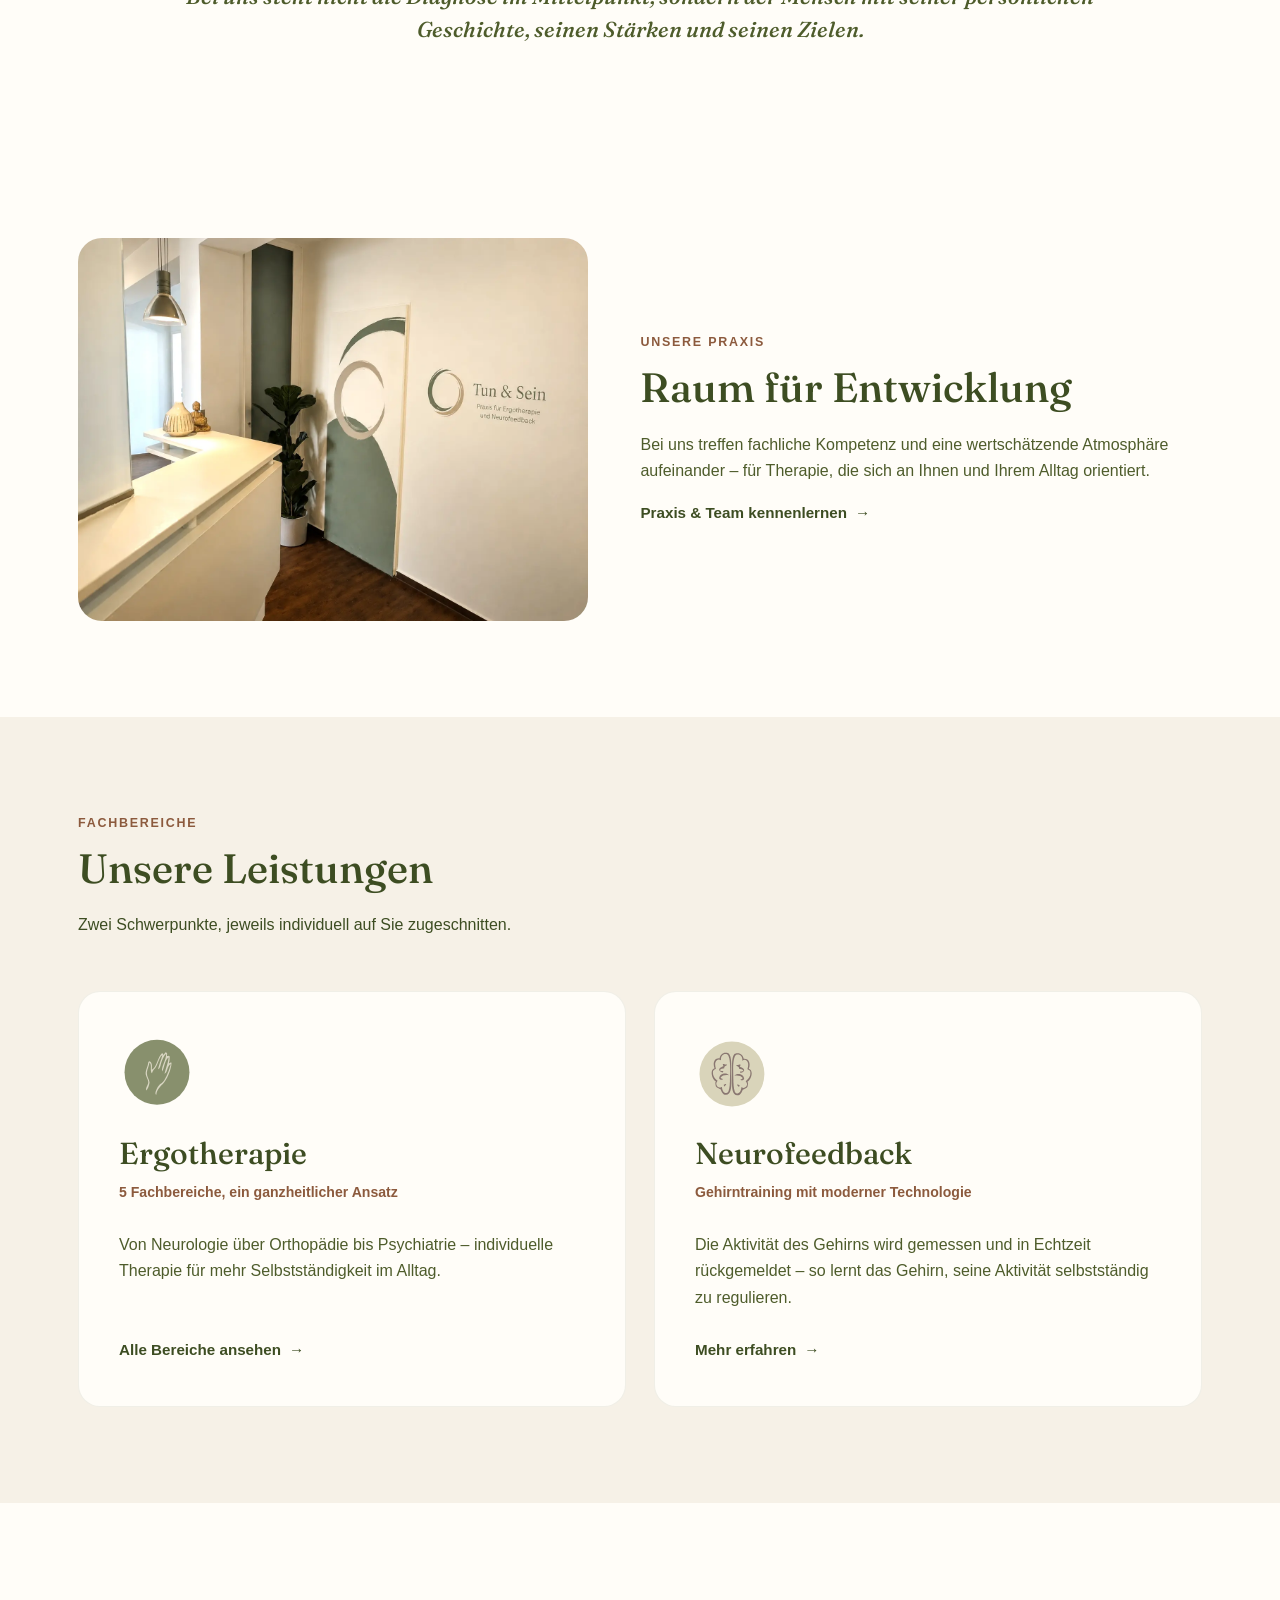
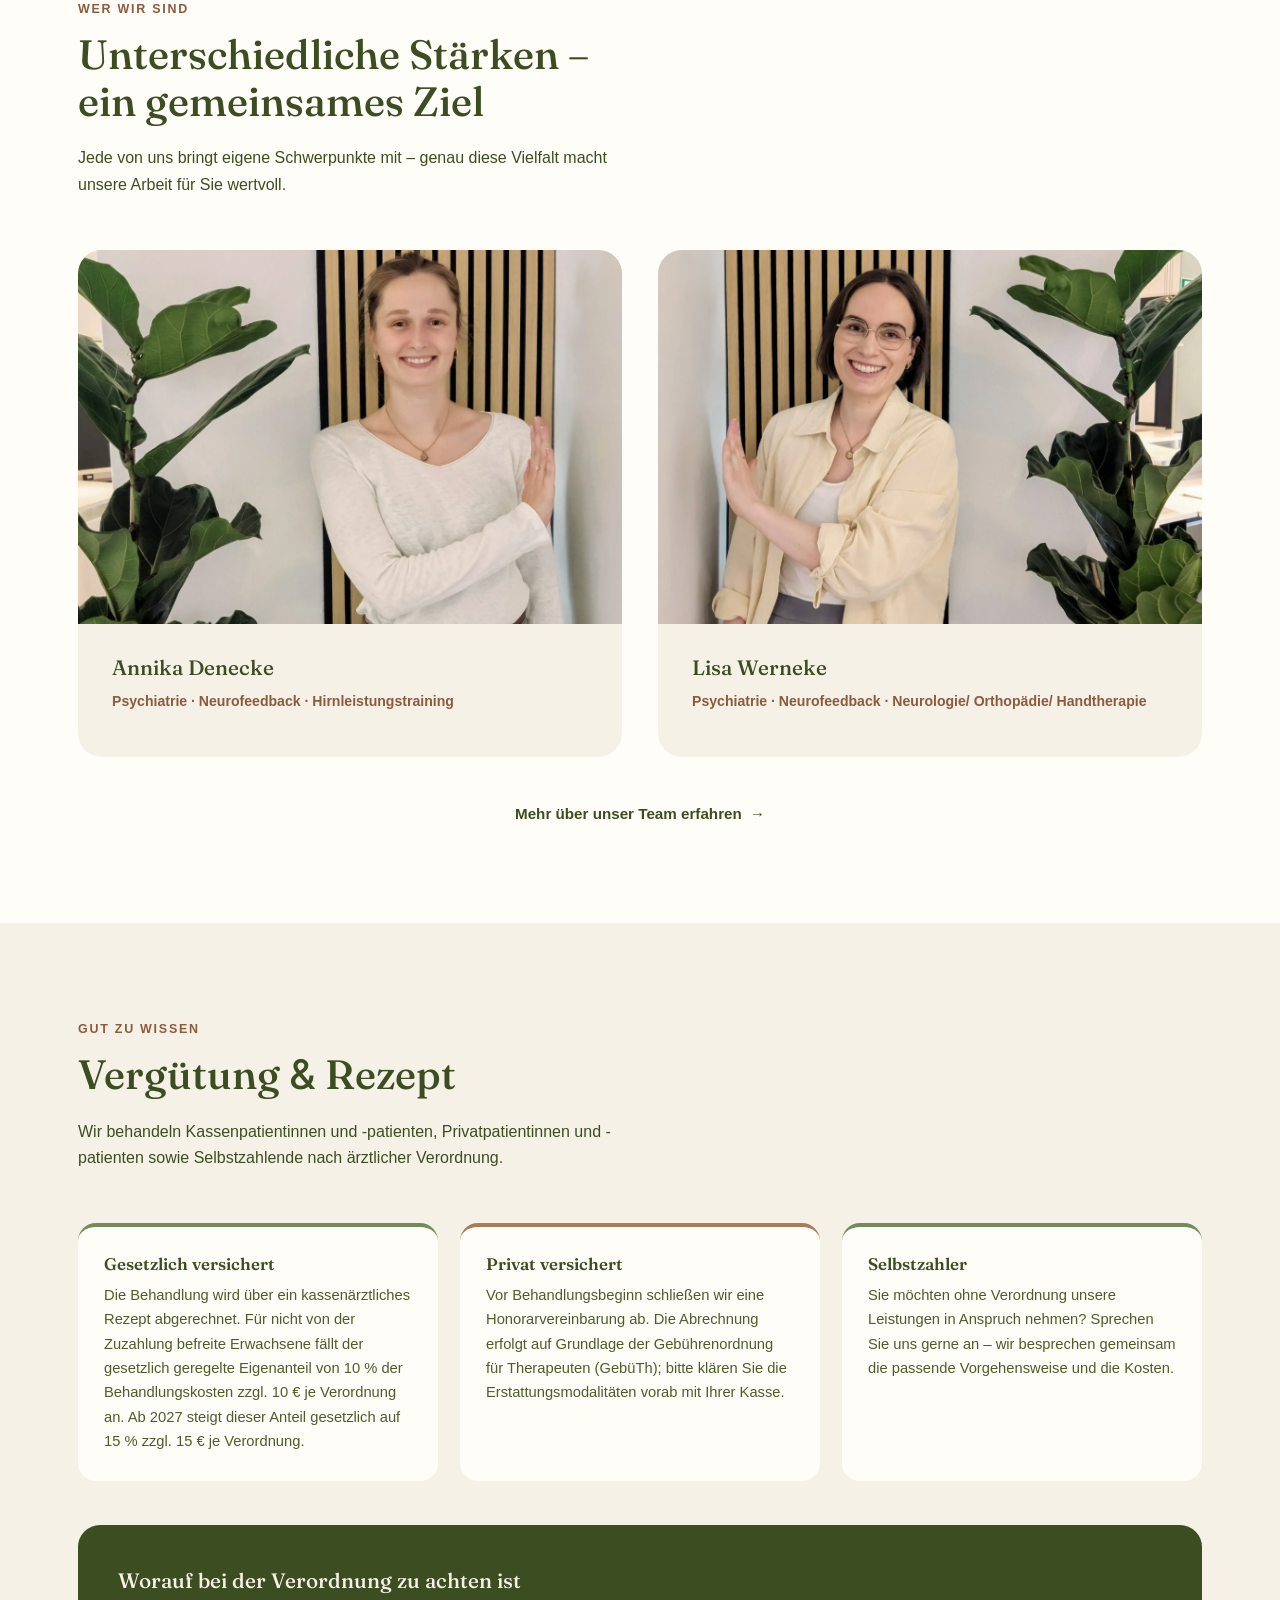
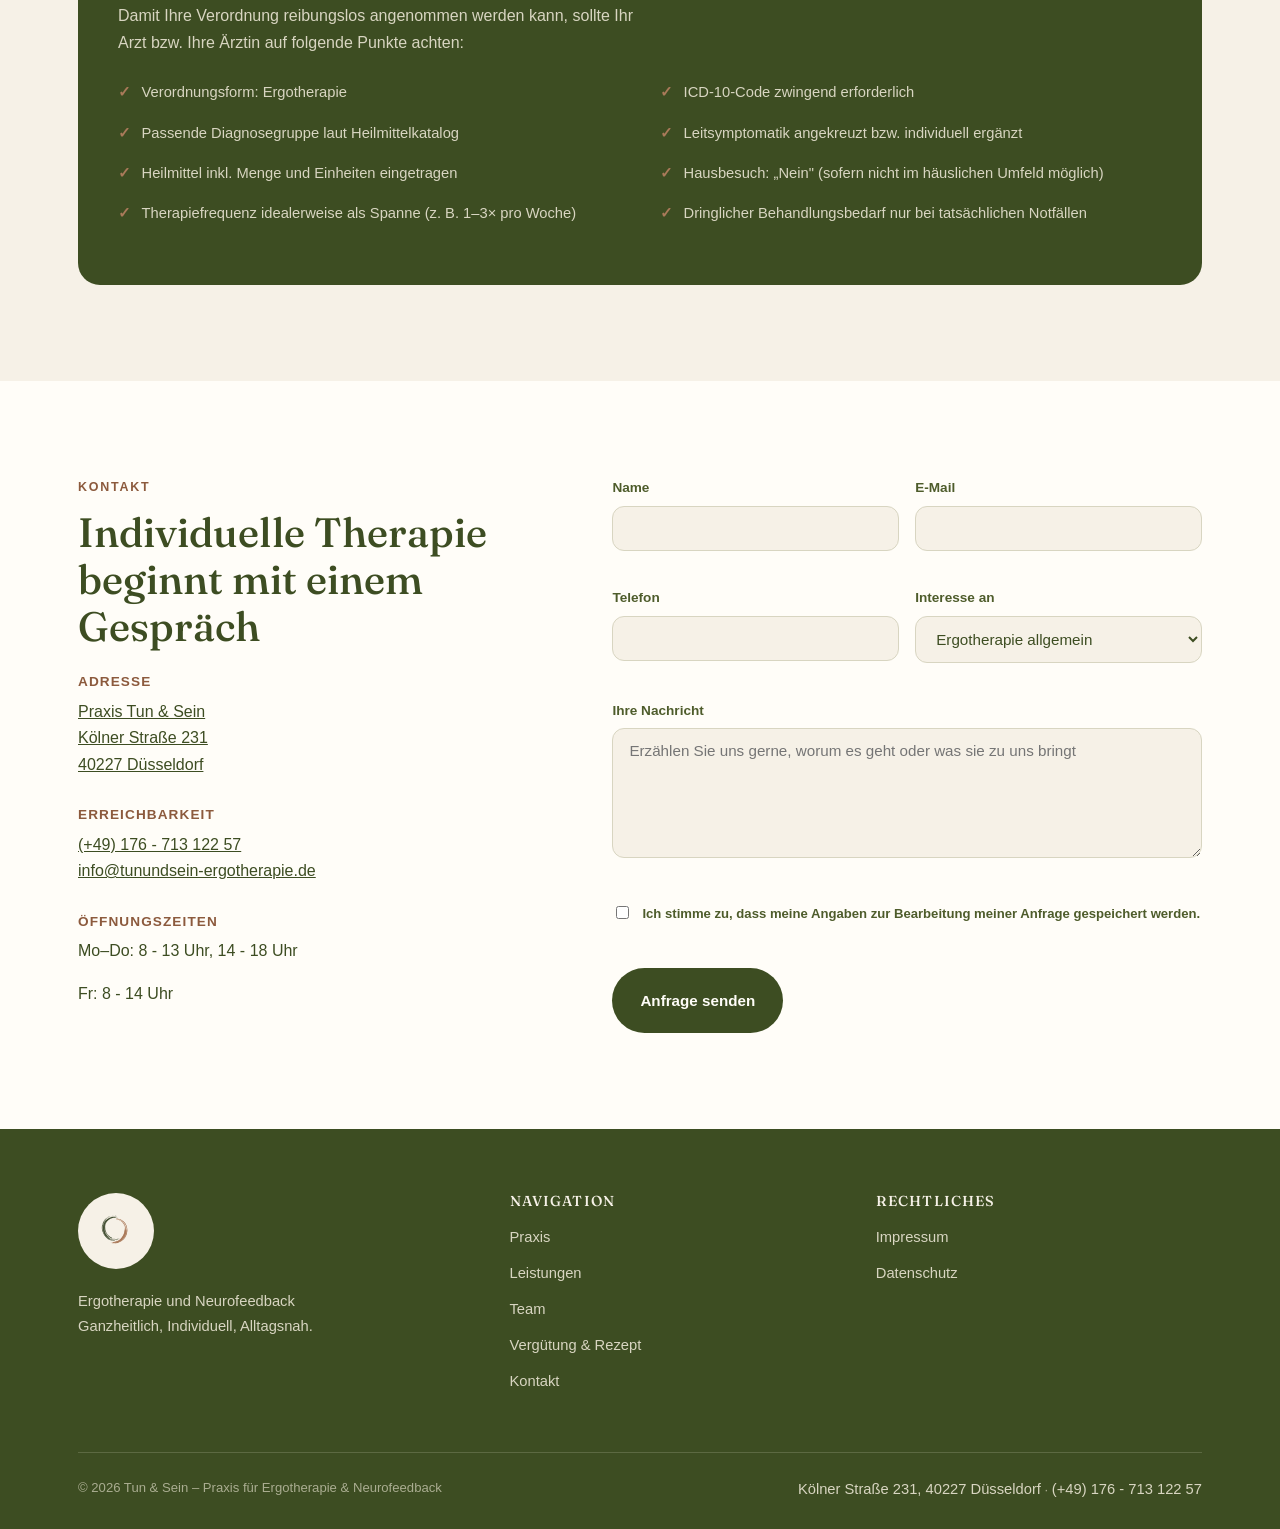
==== commit 90116960: "Update index.html Öffnungszeiten aktualisiert" ====
--- a/index.html
+++ b/index.html
@@ -62,11 +62,11 @@
     </a>
     <ul class="nav-links">
       <li><a href="/#philosophie">Praxis</a></li>
-      <li><a href="#leistungen">Leistungen</a></li>
-      <li><a href="#team">Team</a></li>
-      <li><a href="#verguetung">Vergütung & Rezept</a></li>
+      <li><a href="/#leistungen">Leistungen</a></li>
+      <li><a href="/#team">Team</a></li>
+      <li><a href="/#verguetung">Vergütung & Rezept</a></li>
     </ul>
-    <a href="#kontakt" class="nav-cta">Kontakt</a>
+    <a href="/#kontakt" class="nav-cta">Kontakt</a>
   </nav>
 </header>
 
@@ -244,7 +244,8 @@
         </div>
         <div class="block">
           <div class="label">Öffnungszeiten</div>
-          <p>Mo–Fr, 8 - 18 Uhr</p>
+          <p>Mo–Do: 8 - 13 Uhr, 14 - 18 Uhr</p>
+           <p>Fr: 8 - 14 Uhr</p>
         </div>
       </div>
       <!-- form -->
@@ -313,11 +314,11 @@
       <div>
         <h4>Navigation</h4>
         <ul>
-          <li><a href="#philosophie">Praxis</a></li>
-          <li><a href="#leistungen">Leistungen</a></li>
-          <li><a href="#team">Team</a></li>
-          <li><a href="#verguetung">Vergütung & Rezept</a></li>
-          <li><a href="#kontakt">Kontakt</a></li>
+          <li><a href="/#philosophie">Praxis</a></li>
+          <li><a href="/#leistungen">Leistungen</a></li>
+          <li><a href="/#team">Team</a></li>
+          <li><a href="/#verguetung">Vergütung & Rezept</a></li>
+          <li><a href="/#kontakt">Kontakt</a></li>
         </ul>
       </div>
       <div>
--- a/css/style.css
+++ b/css/style.css
@@ -166,7 +166,8 @@
     position:relative; z-index:1;
     max-width:760px; margin:0 auto; text-align:center;
   }
-  .hero-logo{width:min(320px,100%); margin:0 auto 28px;}
+  .hero-logo{display:block; width:clamp(600px, 34vw, 480px); margin: -40px auto -20px;}
+  .hero h1{font-size:clamp(2rem, 4vw, 3.4rem);}
   .hero p.lead{font-size:1.2rem; max-width:46ch; color:var(--ink-soft); margin-left:auto; margin-right:auto;}
   .hero-actions{display:flex; gap:16px; margin-top:34px; flex-wrap:wrap; justify-content:center;}
   .btn{
@@ -504,4 +505,4 @@
 
   /* ---------- TEAM – LINK ZUR TEAM & PRAXIS SEITE ---------- */
   .team-more{margin-top:44px; text-align:center;}
-  .team-more .tile-link{display:inline-flex;}
+  .team-more .tile-link{display:inline-flex;}
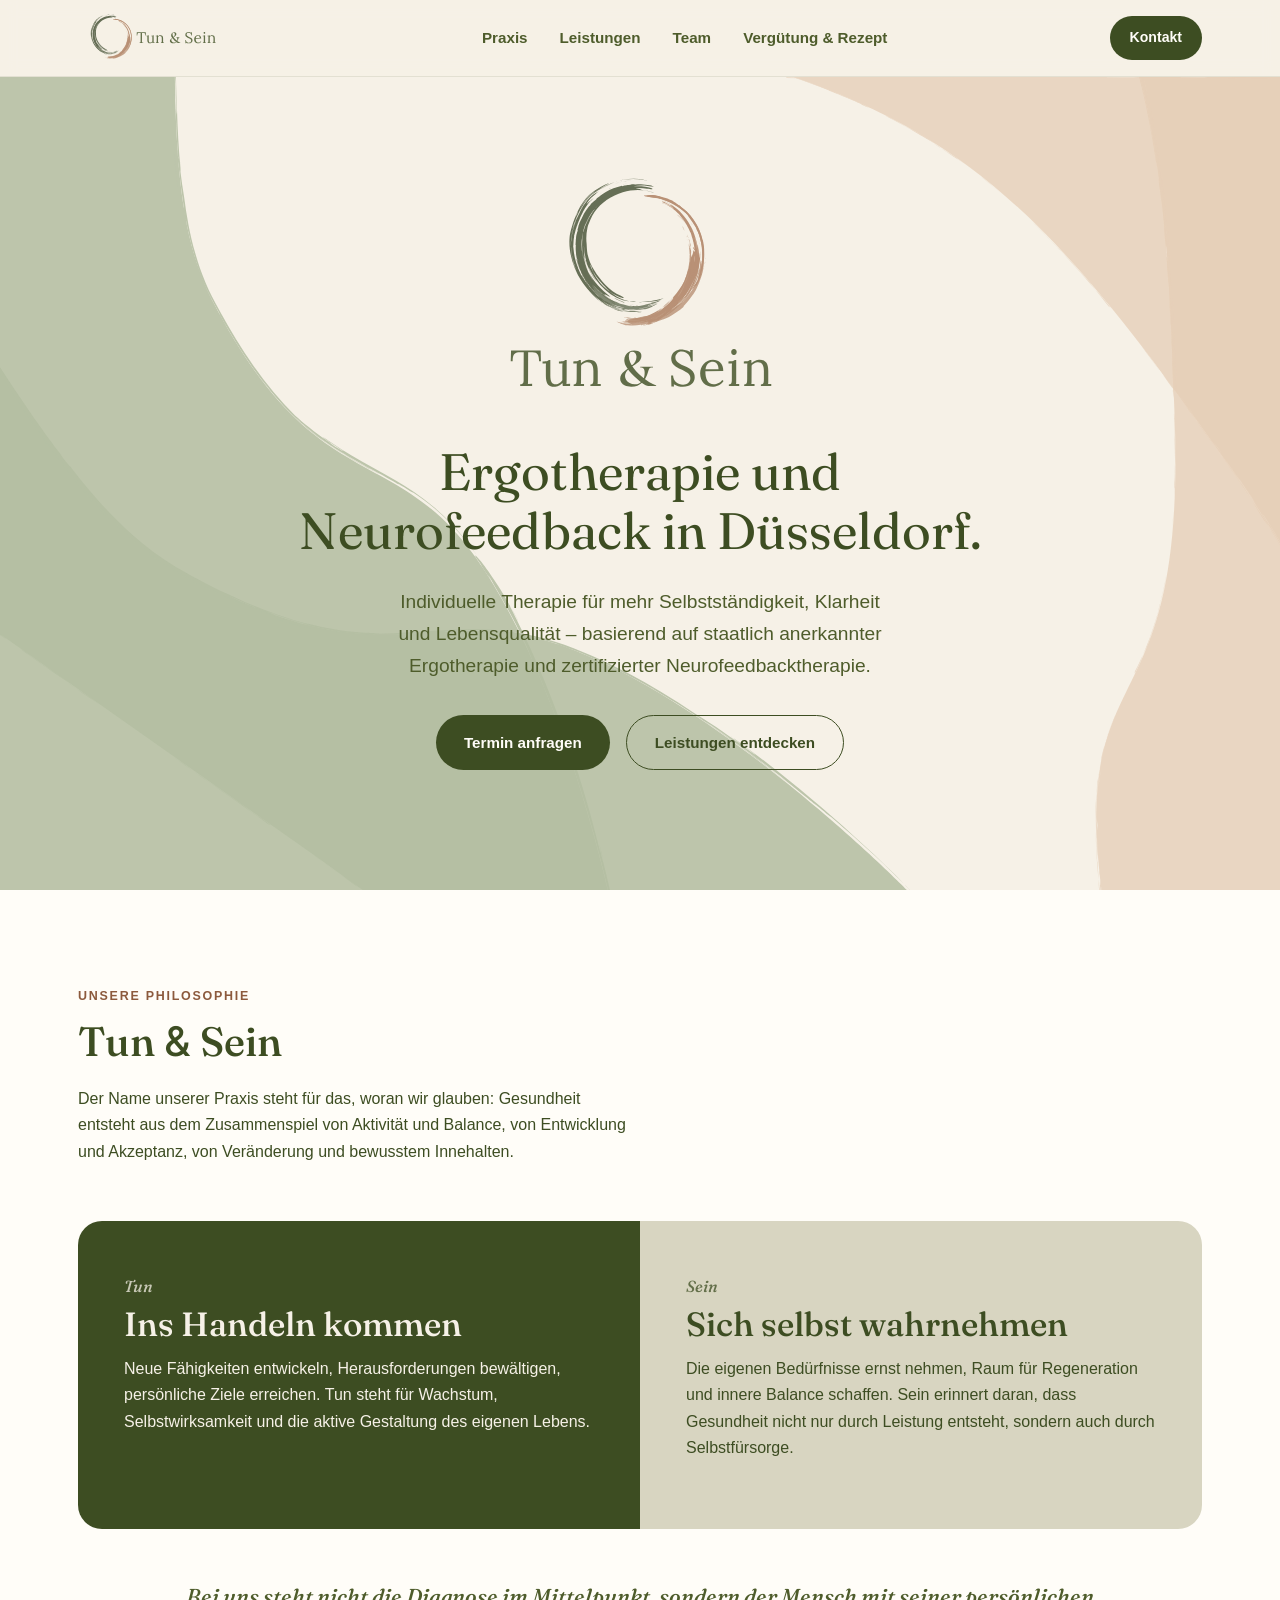
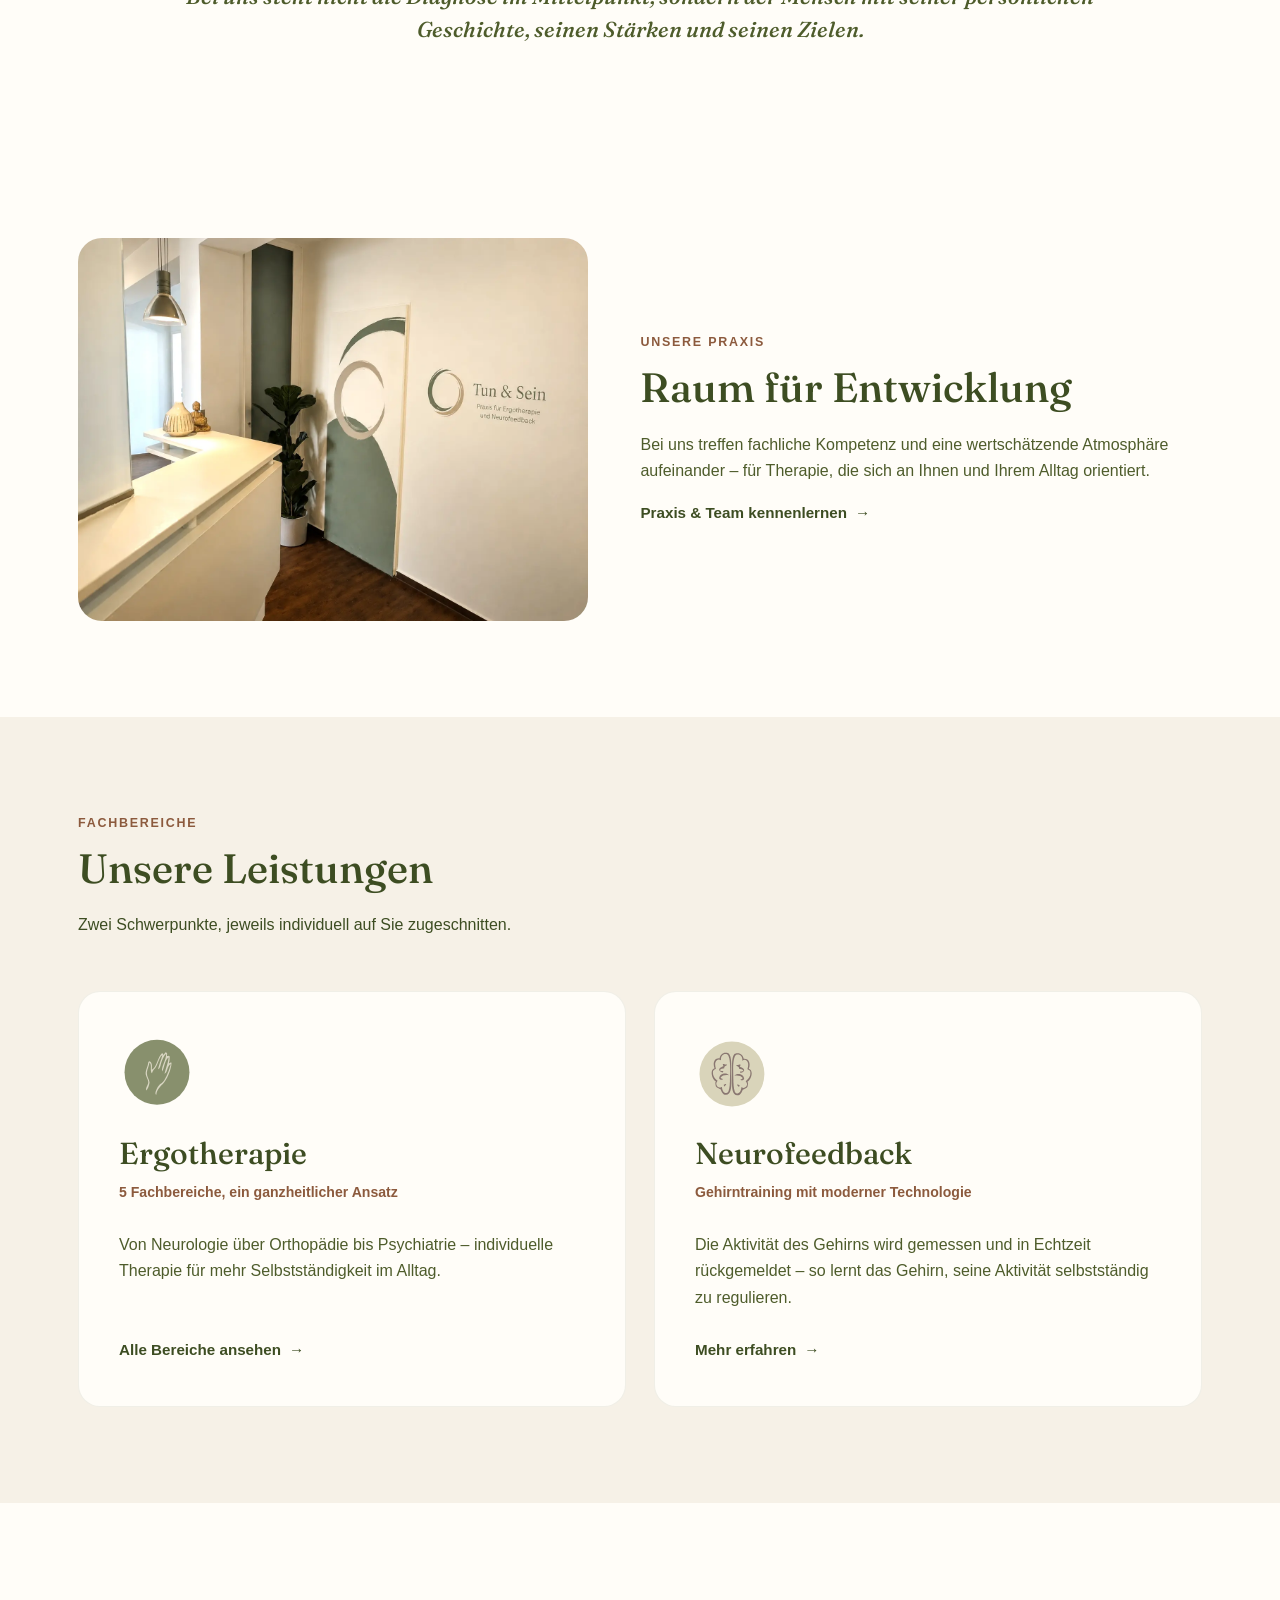
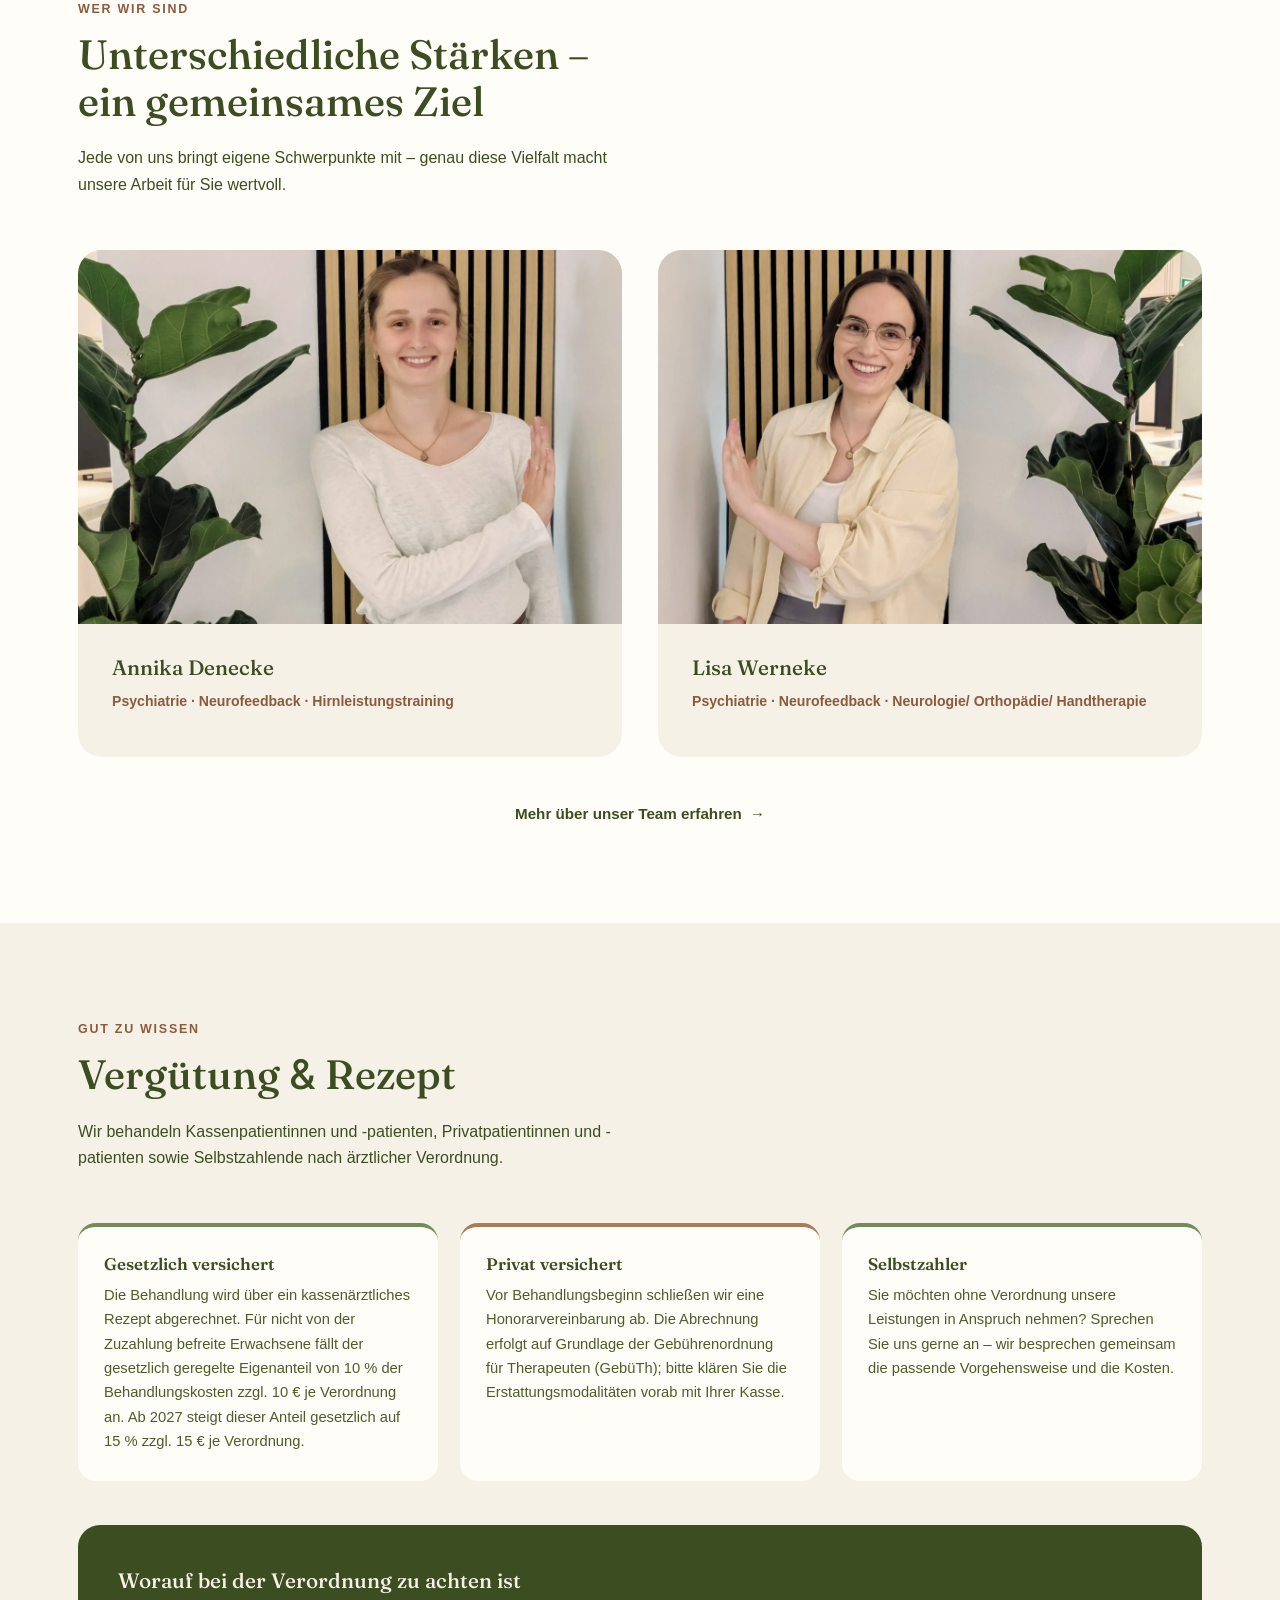
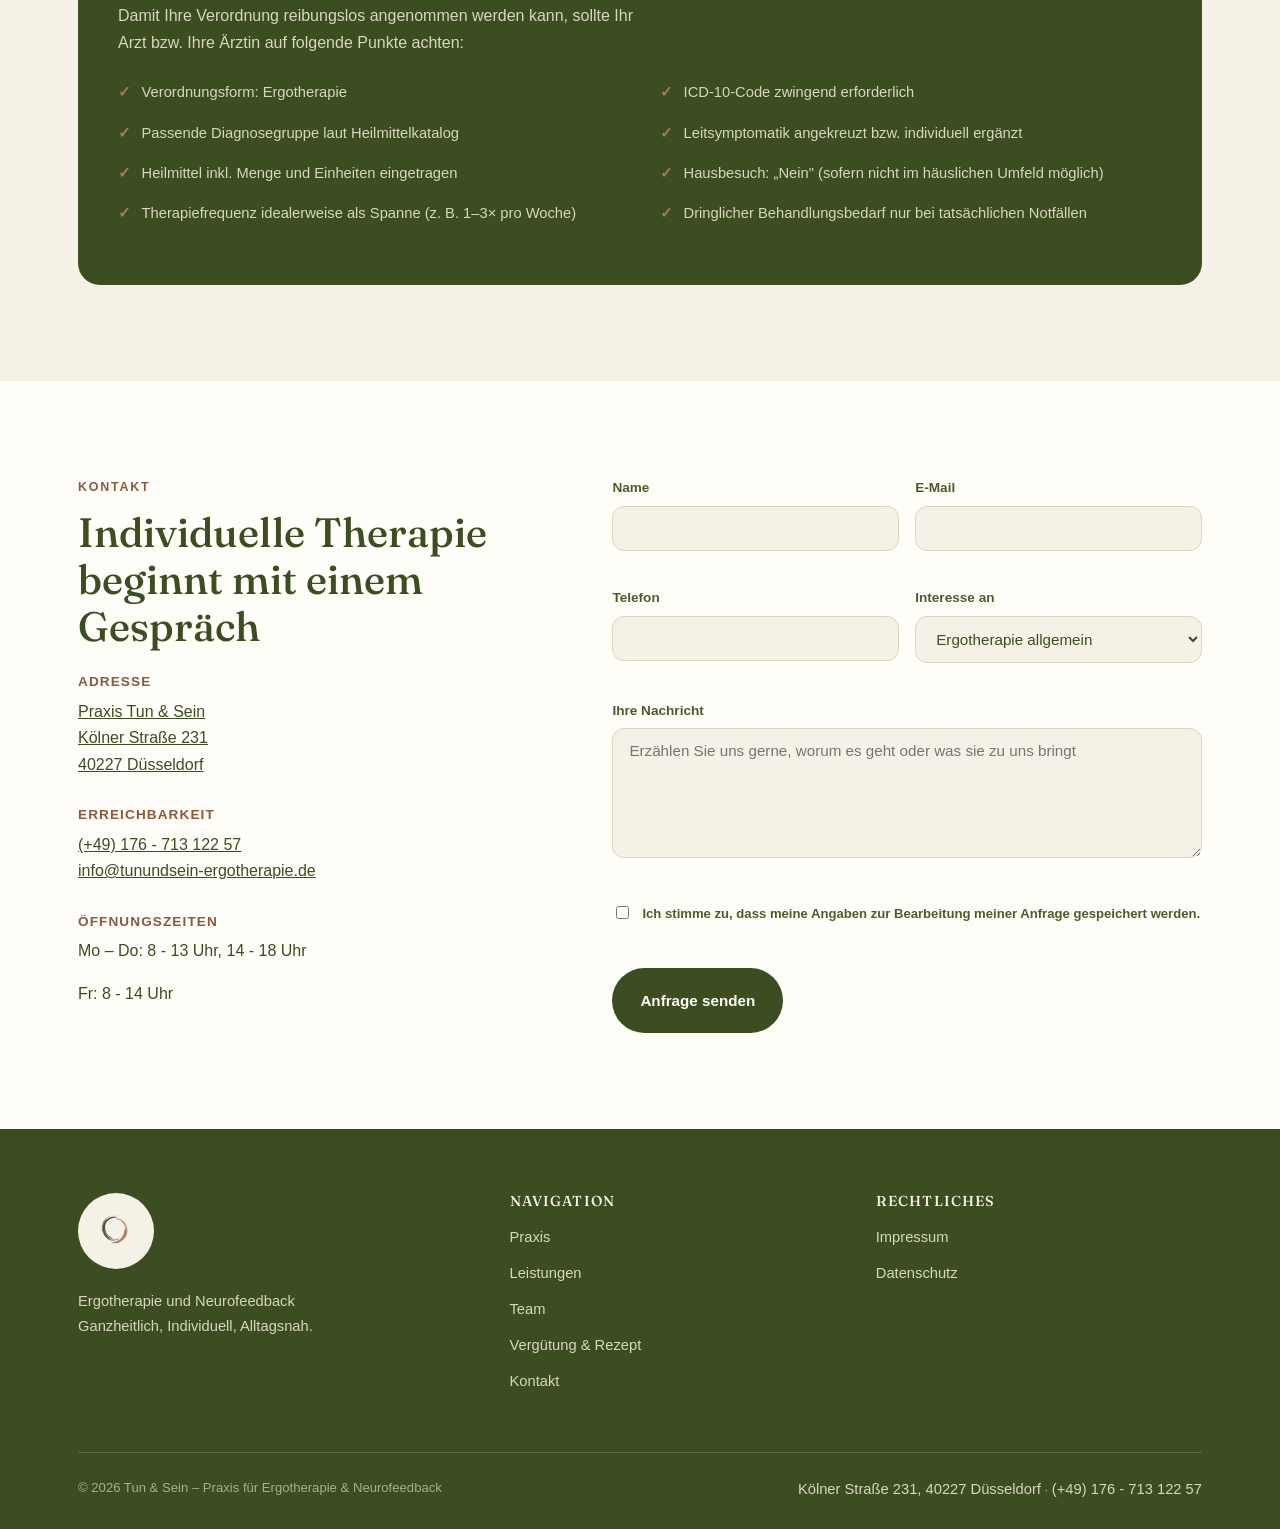
==== commit a306b874: "Update index.html" ====
--- a/index.html
+++ b/index.html
@@ -244,7 +244,7 @@
         </div>
         <div class="block">
           <div class="label">Öffnungszeiten</div>
-          <p>Mo–Do: 8 - 13 Uhr, 14 - 18 Uhr</p>
+          <p>Mo – Do: 8 - 13 Uhr, 14 - 18 Uhr</p>
            <p>Fr: 8 - 14 Uhr</p>
         </div>
       </div>
